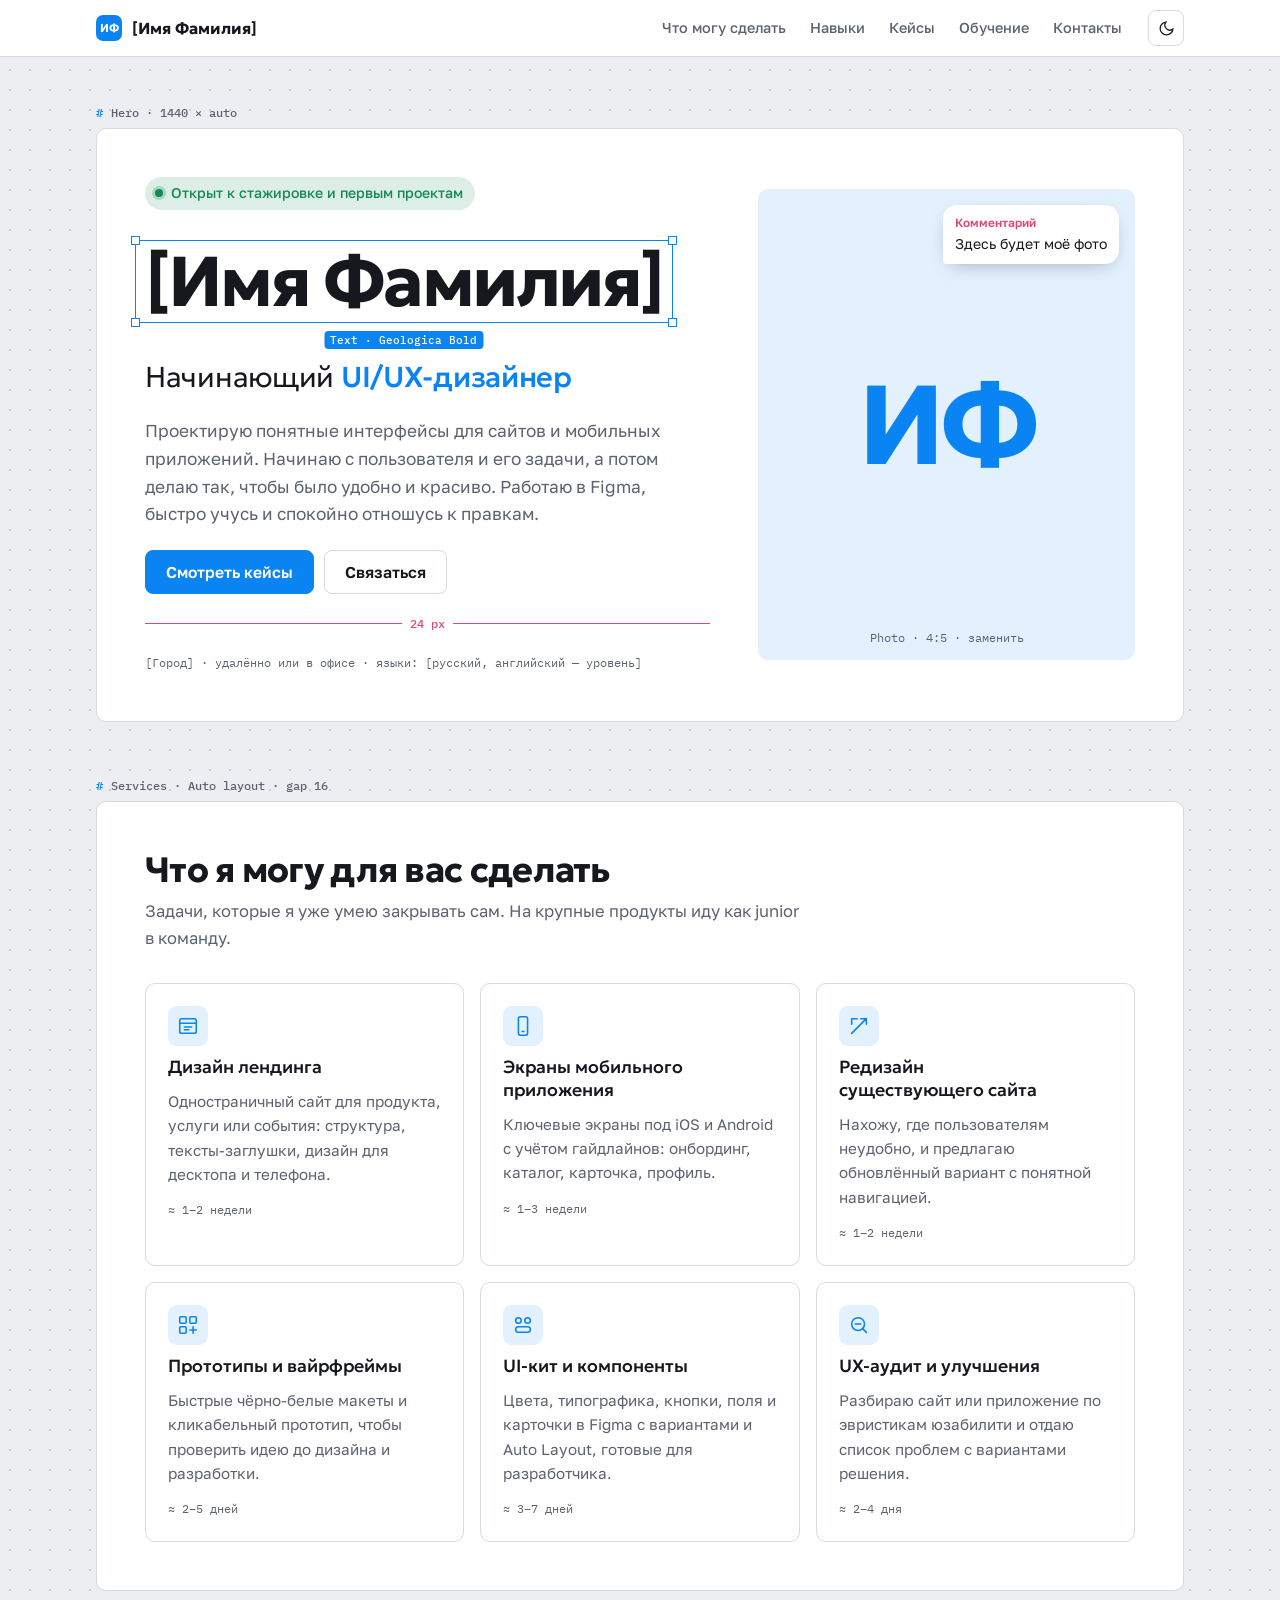
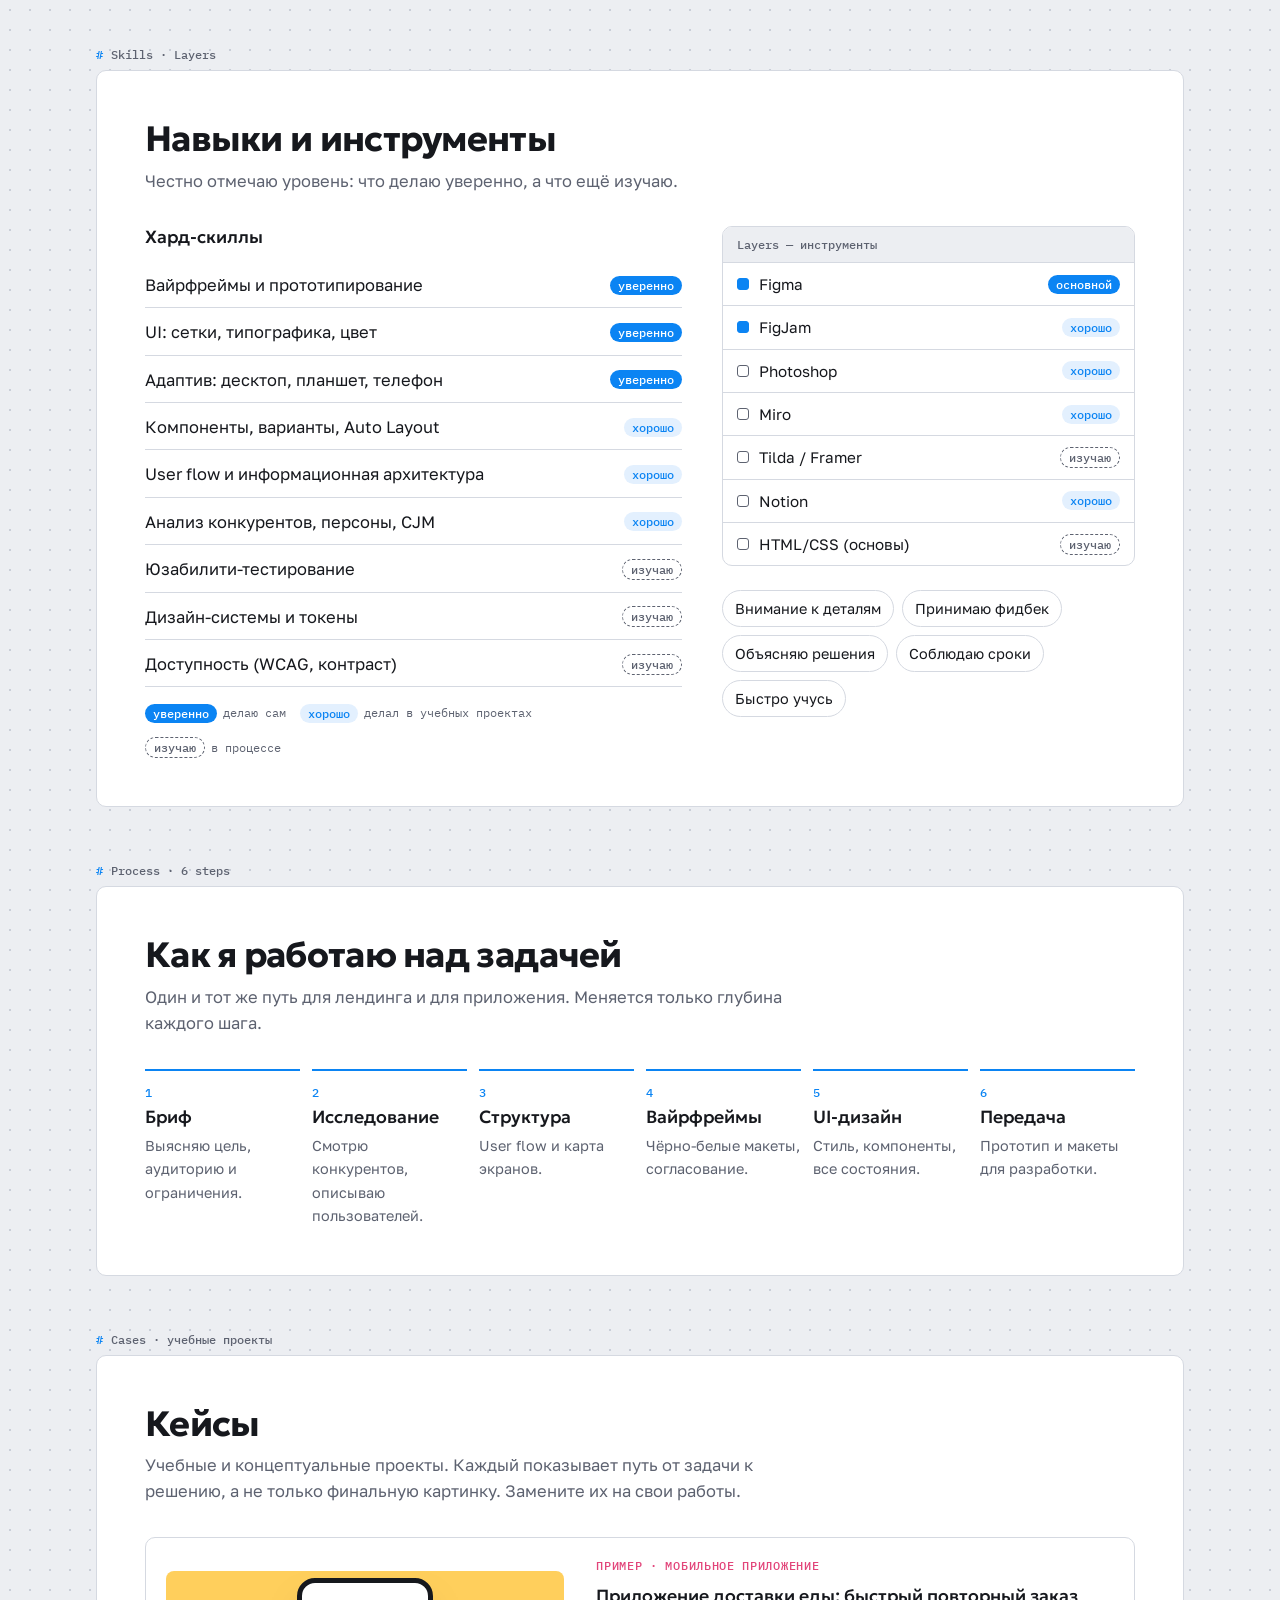
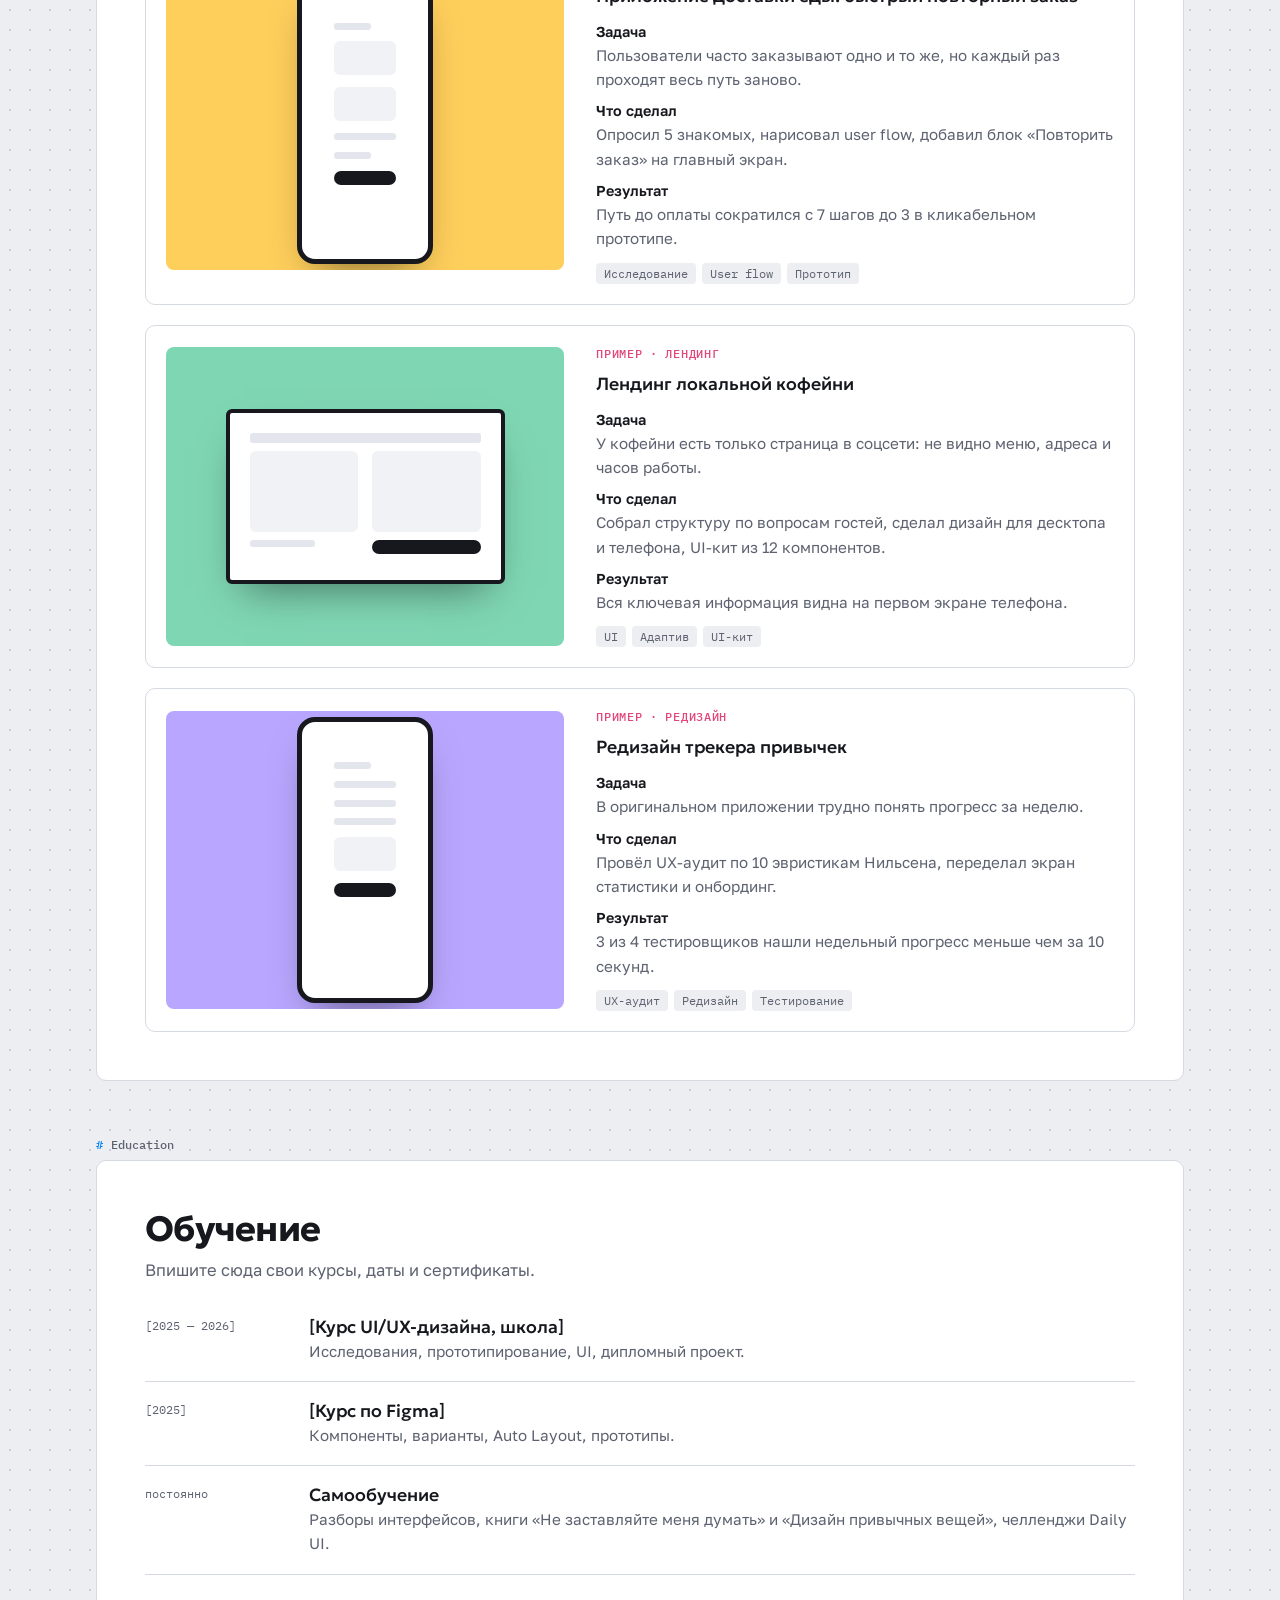
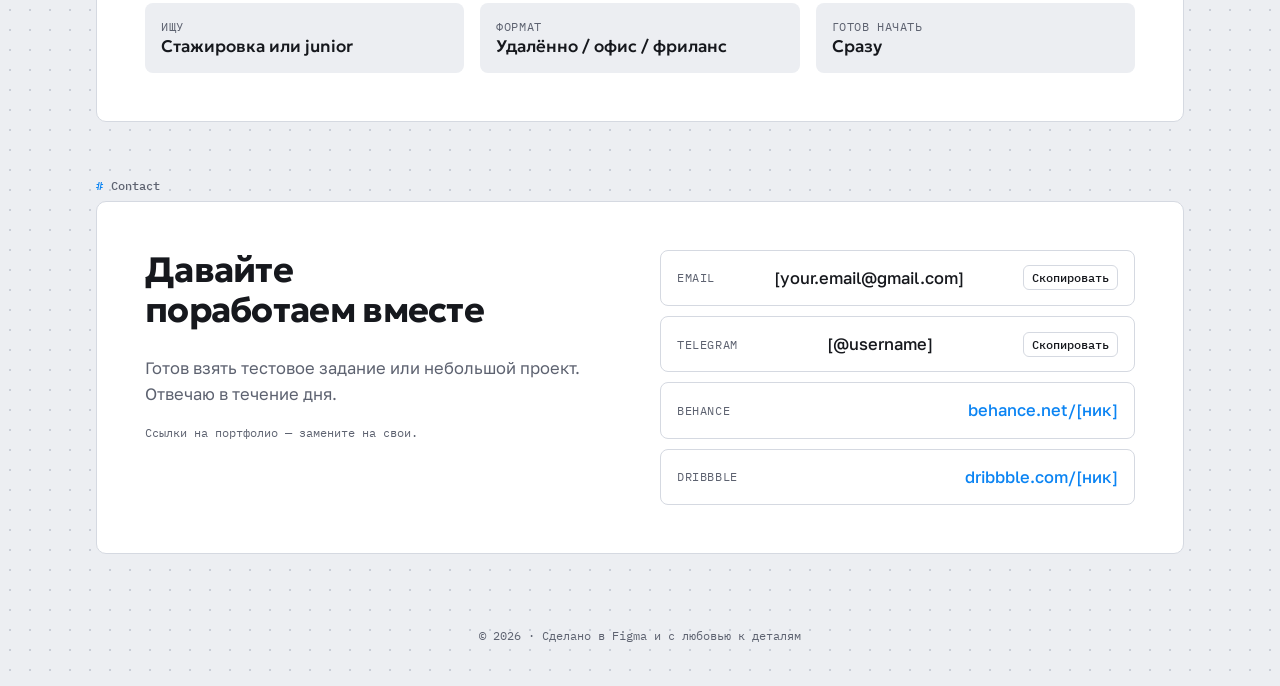
==== resume/index.html @ 24abc10f "Add resume site for a junior UI/UX designer Figma-canvas styled single page in resume/: services a j" ====
<!doctype html>
<html lang="ru">
<head>
<meta charset="utf-8">
<meta name="viewport" content="width=device-width, initial-scale=1, viewport-fit=cover">
<title>Резюме UI/UX-дизайнера</title>
<meta name="claude:viewport-fit-sides" content="cover">
<meta name="description" content="Начинающий UI/UX-дизайнер: навыки, учебные кейсы и контакты.">
<link rel="preconnect" href="https://fonts.googleapis.com">
<link rel="preconnect" href="https://fonts.gstatic.com" crossorigin>
<link href="https://fonts.googleapis.com/css2?family=Geologica:wght@300;500;700&family=Golos+Text:wght@400;500;600&family=IBM+Plex+Mono:wght@400;500&display=swap" rel="stylesheet">
<style>
/* Layout: the page is a design canvas — each section is a labelled frame on a dot grid, with selection handles and redlines as real UI-design vocabulary */
:root {
  --canvas: #eceef2;
  --frame: #ffffff;
  --ink: #16181d;
  --muted: #5d6270;
  --line: #d5d9e1;
  --select: #0b84f3;
  --select-soft: #e3f0fe;
  --pin: #e2457a;
  --ok: #138a52;
  --dot: #c9ced8;

  --f-display: "Geologica", "Segoe UI", system-ui, sans-serif;
  --f-body: "Golos Text", "Segoe UI", system-ui, sans-serif;
  --f-mono: "IBM Plex Mono", ui-monospace, Menlo, monospace;
  --r: 10px;
}
@media (prefers-color-scheme: dark) {
  :root:not([data-theme="light"]) {
    --canvas: #121317; --frame: #1c1e24; --ink: #eceef3; --muted: #9ba1b0; --line: #2e313a;
    --select: #4aa8ff; --select-soft: #16304a; --pin: #ff6f9c; --ok: #4fd18f; --dot: #2a2d35;
    color-scheme: dark;
  }
}
:root[data-theme="dark"] {
  --canvas: #121317; --frame: #1c1e24; --ink: #eceef3; --muted: #9ba1b0; --line: #2e313a;
  --select: #4aa8ff; --select-soft: #16304a; --pin: #ff6f9c; --ok: #4fd18f; --dot: #2a2d35;
  color-scheme: dark;
}

*, *::before, *::after { box-sizing: border-box; }
* { margin: 0; padding: 0; }
html { scroll-behavior: smooth; scroll-padding-top: 72px; }
body {
  font: 16.5px/1.6 var(--f-body);
  color: var(--ink);
  background-color: var(--canvas);
  background-image: radial-gradient(var(--dot) 1px, transparent 1.2px);
  background-size: 20px 20px;
  -webkit-font-smoothing: antialiased;
}
body::before {
  content: ""; position: fixed; inset: 0 0 auto; height: env(safe-area-inset-top, 0px);
  z-index: 30; background: var(--frame);
}
a { color: inherit; }
:focus-visible { outline: 2px solid var(--select); outline-offset: 3px; }

.wrap {
  max-width: 1120px; margin-inline: auto;
  padding-left: max(16px, env(safe-area-inset-left, 0px));
  padding-right: max(16px, env(safe-area-inset-right, 0px));
}

/* Toolbar header */
.bar {
  position: sticky; top: env(safe-area-inset-top, 0px); z-index: 20;
  background: var(--frame); border-bottom: 1px solid var(--line);
}
.bar__in { display: flex; align-items: center; gap: 16px; height: 56px; }
.bar__name { font: 700 1rem var(--f-display); text-decoration: none; display: flex; align-items: center; gap: 10px; }
.bar__name i { width: 26px; height: 26px; border-radius: 7px; background: var(--select); display: grid; place-items: center; color: #fff; font-style: normal; font-size: .72rem; }
.bar nav { display: flex; gap: 4px; margin-left: auto; overflow-x: auto; scrollbar-width: none; }
.bar nav::-webkit-scrollbar { display: none; }
.bar nav a {
  font-size: .9rem; font-weight: 500; color: var(--muted); text-decoration: none;
  padding: 6px 10px; border-radius: 6px; white-space: nowrap;
}
.bar nav a:hover { background: var(--canvas); color: var(--ink); }
.theme {
  flex: none; width: 36px; height: 36px; border-radius: 8px;
  border: 1px solid var(--line); background: transparent; color: var(--ink); cursor: pointer;
  display: grid; place-items: center;
}
.theme svg { width: 17px; height: 17px; fill: none; stroke: currentColor; stroke-width: 1.8; stroke-linecap: round; }

/* Frames */
main { display: grid; gap: 56px; padding-block: 48px 72px; }
.frame { position: relative; }
.frame__label {
  font: 500 .74rem var(--f-mono); color: var(--muted);
  display: flex; gap: 8px; align-items: center; margin-bottom: 8px;
}
.frame__label b { font-weight: 500; color: var(--select); }
.frame__body {
  background: var(--frame); border: 1px solid var(--line); border-radius: var(--r);
  padding: clamp(24px, 4vw, 48px);
  transition: border-color .15s, box-shadow .15s;
}
.frame:hover .frame__body { border-color: var(--select); box-shadow: 0 0 0 1px var(--select); }

h1, h2, h3 { font-family: var(--f-display); text-wrap: balance; }
h2 { font-size: clamp(1.6rem, 3vw, 2.2rem); font-weight: 700; letter-spacing: -0.02em; line-height: 1.15; margin-bottom: 8px; }
h3 { font-size: 1.1rem; font-weight: 500; line-height: 1.3; }
.sub { color: var(--muted); max-width: 40em; margin-bottom: 32px; }
.mono { font-family: var(--f-mono); font-size: .78rem; color: var(--muted); }

/* Hero */
.hero { display: grid; grid-template-columns: minmax(0, 1.5fr) minmax(0, 1fr); gap: 48px; align-items: center; }
.hero__text { display: grid; gap: 22px; min-width: 0; }
.status {
  justify-self: start; display: inline-flex; align-items: center; gap: 8px;
  font-size: .88rem; font-weight: 500; padding: 5px 12px 5px 10px;
  border-radius: 999px; background: color-mix(in srgb, var(--ok) 14%, transparent); color: var(--ok);
}
.status::before { content: ""; width: 8px; height: 8px; border-radius: 50%; background: currentColor; box-shadow: 0 0 0 3px color-mix(in srgb, var(--ok) 25%, transparent); }

.selected { position: relative; justify-self: start; padding: 6px 10px; margin: 8px 0 14px -10px; }
.selected::before { content: ""; position: absolute; inset: 0; border: 1.5px solid var(--select); pointer-events: none; }
.selected .h {
  position: absolute; width: 9px; height: 9px; background: var(--frame); border: 1.5px solid var(--select);
}
.selected .h:nth-of-type(1) { top: -4px; left: -4px; }
.selected .h:nth-of-type(2) { top: -4px; right: -4px; }
.selected .h:nth-of-type(3) { bottom: -4px; left: -4px; }
.selected .h:nth-of-type(4) { bottom: -4px; right: -4px; }
.selected .size {
  position: absolute; left: 50%; bottom: -26px; transform: translateX(-50%);
  font: 500 .7rem var(--f-mono); color: #fff; background: var(--select);
  padding: 2px 6px; border-radius: 4px; white-space: nowrap;
}
h1 { font-size: clamp(2.4rem, 6vw, 4.4rem); font-weight: 700; letter-spacing: -0.035em; line-height: 1.02; }
.role { font: 300 clamp(1.3rem, 2.4vw, 1.8rem) var(--f-display); letter-spacing: -0.01em; }
.role strong { font-weight: 500; color: var(--select); }
.lead { color: var(--muted); font-size: 1.08rem; max-width: 34em; }
.actions { display: flex; flex-wrap: wrap; gap: 10px; }
.btn {
  display: inline-flex; align-items: center; gap: 8px; text-decoration: none;
  font: 600 .98rem var(--f-body); padding: 12px 20px; border-radius: 8px;
  background: var(--select); color: #fff; border: 1px solid var(--select); cursor: pointer;
  transition: filter .15s, transform .15s;
}
.btn:hover { filter: brightness(1.08); transform: translateY(-1px); }
.btn--ghost { background: transparent; color: var(--ink); border-color: var(--line); }
.btn--ghost:hover { border-color: var(--ink); filter: none; }

.avatar {
  position: relative; aspect-ratio: 4 / 5; max-width: 100%; border-radius: var(--r);
  background: var(--select-soft); display: grid; place-items: center; overflow: hidden;
}
.avatar__initials { font: 700 clamp(4rem, 10vw, 7rem) var(--f-display); color: var(--select); letter-spacing: -0.04em; }
.avatar__note { position: absolute; left: 12px; right: 12px; bottom: 12px; text-align: center; }
.pin {
  position: absolute; top: 16px; right: 16px; max-width: 70%;
  background: var(--frame); border-radius: 14px 14px 14px 4px; padding: 10px 12px;
  box-shadow: 0 6px 20px -8px rgb(0 0 0 / .35); font-size: .88rem; line-height: 1.4;
  display: grid; gap: 2px;
}
.pin b { font-size: .74rem; color: var(--pin); font-weight: 600; }

.redline { display: flex; align-items: center; gap: 8px; color: var(--pin); font: 500 .72rem var(--f-mono); }
.redline::before, .redline::after { content: ""; height: 1px; flex: 1; background: currentColor; }

/* Services */
.services { display: grid; grid-template-columns: repeat(3, minmax(0, 1fr)); gap: 16px; }
.svc { border: 1px solid var(--line); border-radius: var(--r); padding: 22px; display: grid; gap: 10px; align-content: start; background: var(--frame); }
.svc__icon { width: 40px; height: 40px; border-radius: 9px; background: var(--select-soft); color: var(--select); display: grid; place-items: center; }
.svc__icon svg { width: 22px; height: 22px; fill: none; stroke: currentColor; stroke-width: 1.7; stroke-linecap: round; stroke-linejoin: round; }
.svc p { color: var(--muted); font-size: .95rem; }
.svc .mono { margin-top: 4px; }

/* Skills */
.skills { display: grid; grid-template-columns: minmax(0, 1.3fr) minmax(0, 1fr); gap: 40px; }
.skillgroup h3 { margin-bottom: 14px; }
.levels { list-style: none; display: grid; gap: 2px; }
.levels li { display: flex; justify-content: space-between; align-items: center; gap: 12px; padding: 9px 0; border-bottom: 1px solid var(--line); }
.lvl { font: 500 .72rem var(--f-mono); padding: 2px 8px; border-radius: 999px; white-space: nowrap; }
.lvl--3 { background: var(--select); color: #fff; }
.lvl--2 { background: var(--select-soft); color: var(--select); }
.lvl--1 { border: 1px dashed var(--muted); color: var(--muted); }
.legend { display: flex; flex-wrap: wrap; gap: 14px; margin-top: 16px; }
.legend span { display: flex; align-items: center; gap: 6px; }

.layers { border: 1px solid var(--line); border-radius: var(--r); overflow: hidden; }
.layers__head { font: 500 .74rem var(--f-mono); color: var(--muted); padding: 10px 14px; border-bottom: 1px solid var(--line); background: var(--canvas); }
.layers ul { list-style: none; }
.layers li { display: flex; align-items: center; gap: 10px; padding: 9px 14px; font-size: .95rem; }
.layers li + li { border-top: 1px solid var(--line); }
.layers li:hover { background: var(--select-soft); }
.layers li::before { content: ""; width: 12px; height: 12px; border: 1.5px solid var(--muted); border-radius: 3px; flex: none; }
.layers li.main::before { background: var(--select); border-color: var(--select); }
.layers li span { margin-left: auto; }

.soft { display: flex; flex-wrap: wrap; gap: 8px; margin-top: 24px; list-style: none; }
.soft li { padding: 6px 12px; border-radius: 999px; border: 1px solid var(--line); font-size: .9rem; }

/* Process */
.process { list-style: none; counter-reset: s; display: grid; grid-template-columns: repeat(6, minmax(0, 1fr)); gap: 12px; }
.process li { counter-increment: s; display: grid; gap: 6px; align-content: start; padding-top: 14px; border-top: 2px solid var(--select); }
.process li::before { content: counter(s); font: 500 .74rem var(--f-mono); color: var(--select); }
.process p { font-size: .9rem; color: var(--muted); }

/* Cases */
.cases { display: grid; gap: 20px; }
.case { display: grid; grid-template-columns: minmax(0, 1fr) minmax(0, 1.3fr); gap: 32px; align-items: center; padding: 20px; border: 1px solid var(--line); border-radius: var(--r); }
.case__shot { aspect-ratio: 4 / 3; max-width: 100%; border-radius: 8px; display: grid; place-items: center; overflow: hidden; }
.case:nth-child(1) .case__shot { background: #ffcf5c; }
.case:nth-child(2) .case__shot { background: #7fd6b3; }
.case:nth-child(3) .case__shot { background: #b9a7ff; }
.phone {
  width: 34%; aspect-ratio: 9 / 19; background: #fff; border: 5px solid #16181d; border-radius: 18px;
  padding: 10% 8%; display: grid; gap: 6%; align-content: start; box-shadow: 0 20px 40px -18px rgb(0 0 0 / .5);
}
.phone i { display: block; height: 7px; border-radius: 3px; background: #e3e6ec; }
.phone i.w { width: 60%; }
.phone i.c { height: 34px; border-radius: 6px; background: #f1f2f5; }
.phone i.b { height: 14px; border-radius: 7px; background: #16181d; }
.phone--web { width: 70%; aspect-ratio: 16 / 10; border-radius: 6px; border-width: 4px; padding: 5%; grid-template-columns: 1fr 1fr; }
.phone--web i:first-child { grid-column: 1 / -1; height: 10px; }
.phone--web i.c { height: auto; aspect-ratio: 4 / 3; }
.case__text { display: grid; gap: 12px; min-width: 0; }
.case__tag { font: 500 .72rem var(--f-mono); color: var(--pin); text-transform: uppercase; letter-spacing: .06em; }
.case dl { display: grid; gap: 8px; }
.case dt { font-weight: 600; font-size: .9rem; }
.case dd { color: var(--muted); font-size: .95rem; }
.tags { list-style: none; display: flex; flex-wrap: wrap; gap: 6px; }
.tags li { font: .72rem var(--f-mono); padding: 3px 8px; border-radius: 4px; background: var(--canvas); color: var(--muted); }

/* Education */
.edu { list-style: none; display: grid; gap: 0; }
.edu li { display: grid; grid-template-columns: 140px minmax(0, 1fr); gap: 24px; padding: 18px 0; border-bottom: 1px solid var(--line); }
.edu li:first-child { padding-top: 0; }
.edu p { color: var(--muted); font-size: .95rem; }
.facts { display: grid; grid-template-columns: repeat(3, minmax(0, 1fr)); gap: 16px; margin-top: 28px; }
.facts div { padding: 16px; border-radius: 8px; background: var(--canvas); }
.facts dt { font: .72rem var(--f-mono); color: var(--muted); text-transform: uppercase; letter-spacing: .05em; }
.facts dd { font: 500 1.05rem var(--f-display); margin-top: 2px; }

/* Contacts */
.contact { display: grid; grid-template-columns: minmax(0, 1fr) minmax(0, 1fr); gap: 40px; align-items: start; }
.links { list-style: none; display: grid; gap: 10px; }
.links li { display: flex; align-items: center; justify-content: space-between; gap: 12px; padding: 14px 16px; border: 1px solid var(--line); border-radius: 8px; flex-wrap: wrap; }
.links .k { font: .74rem var(--f-mono); color: var(--muted); text-transform: uppercase; letter-spacing: .05em; }
.links .v { font-weight: 500; user-select: all; word-break: break-all; }
.links a.v { text-decoration: none; color: var(--select); }
.copy { font: 500 .74rem var(--f-mono); padding: 4px 8px; border-radius: 6px; border: 1px solid var(--line); background: transparent; color: var(--ink); cursor: pointer; }
.copy:hover { border-color: var(--ink); }
.contact__cta { display: grid; gap: 16px; }
.contact__cta p { color: var(--muted); }

footer { padding-block: 0 40px; text-align: center; }

@media (prefers-reduced-motion: reduce) { html { scroll-behavior: auto; } * { transition: none !important; } }

@media (max-width: 900px) {
  .hero, .skills, .contact { grid-template-columns: 1fr; }
  .avatar { max-width: 360px; aspect-ratio: 1 / 1; }
  .services { grid-template-columns: 1fr 1fr; }
  .process { grid-template-columns: repeat(3, minmax(0, 1fr)); row-gap: 24px; }
  .case { grid-template-columns: 1fr; gap: 20px; }
}
@media (max-width: 600px) {
  main { gap: 40px; padding-block: 28px 56px; }
  .bar nav { display: none; }
  .bar__in { justify-content: space-between; }
  .services { grid-template-columns: 1fr; }
  .process { grid-template-columns: 1fr 1fr; }
  .edu li { grid-template-columns: 1fr; gap: 4px; }
  .facts { grid-template-columns: 1fr; }
  .case { padding: 14px; }
}
</style>
</head>
<body>

<!--
  ЗАПОЛНИТЕ СВОИ ДАННЫЕ: имя, инициалы, город, контакты, обучение и ссылки.
  Все места для замены помечены квадратными скобками [ ... ] или словом "пример".
-->

<header class="bar">
  <div class="wrap bar__in">
    <a href="#top" class="bar__name"><i>ИФ</i>[Имя Фамилия]</a>
    <nav aria-label="Разделы">
      <a href="#services">Что могу сделать</a>
      <a href="#skills">Навыки</a>
      <a href="#cases">Кейсы</a>
      <a href="#edu">Обучение</a>
      <a href="#contact">Контакты</a>
    </nav>
    <button class="theme" id="theme" type="button" aria-label="Сменить тему">
      <svg viewBox="0 0 24 24" aria-hidden="true"><path d="M21 12.8A9 9 0 1 1 11.2 3a7 7 0 0 0 9.8 9.8Z"/></svg>
    </button>
  </div>
</header>

<main id="top" class="wrap">

  <section class="frame" aria-labelledby="hero-title">
    <div class="frame__label"><b>#</b> Hero · 1440 × auto</div>
    <div class="frame__body hero">
      <div class="hero__text">
        <span class="status">Открыт к стажировке и первым проектам</span>
        <div class="selected">
          <h1 id="hero-title">[Имя Фамилия]</h1>
          <span class="h"></span><span class="h"></span><span class="h"></span><span class="h"></span>
          <span class="size">Text · Geologica Bold</span>
        </div>
        <p class="role">Начинающий <strong>UI/UX-дизайнер</strong></p>
        <p class="lead">Проектирую понятные интерфейсы для сайтов и мобильных приложений. Начинаю с пользователя и его задачи, а потом делаю так, чтобы было удобно и красиво. Работаю в Figma, быстро учусь и спокойно отношусь к правкам.</p>
        <div class="actions">
          <a class="btn" href="#cases">Смотреть кейсы</a>
          <a class="btn btn--ghost" href="#contact">Связаться</a>
        </div>
        <div class="redline" aria-hidden="true">24 px</div>
        <p class="mono">[Город] · удалённо или в офисе · языки: [русский, английский — уровень]</p>
      </div>
      <div class="avatar" aria-label="Место для фотографии">
        <span class="avatar__initials">ИФ</span>
        <div class="pin"><b>Комментарий</b>Здесь будет моё фото</div>
        <p class="avatar__note mono">Photo · 4:5 · заменить</p>
      </div>
    </div>
  </section>

  <section class="frame" id="services" aria-labelledby="services-title">
    <div class="frame__label"><b>#</b> Services · Auto layout · gap 16</div>
    <div class="frame__body">
      <h2 id="services-title">Что я могу для вас сделать</h2>
      <p class="sub">Задачи, которые я уже умею закрывать сам. На крупные продукты иду как junior в команду.</p>
      <div class="services">
        <article class="svc">
          <div class="svc__icon"><svg viewBox="0 0 24 24"><rect x="3" y="4" width="18" height="16" rx="2"/><path d="M3 9h18M8 13h8M8 16h5"/></svg></div>
          <h3>Дизайн лендинга</h3>
          <p>Одностраничный сайт для продукта, услуги или события: структура, тексты-заглушки, дизайн для десктопа и телефона.</p>
          <span class="mono">≈ 1–2 недели</span>
        </article>
        <article class="svc">
          <div class="svc__icon"><svg viewBox="0 0 24 24"><rect x="7" y="2" width="10" height="20" rx="2"/><path d="M11 18h2"/></svg></div>
          <h3>Экраны мобильного приложения</h3>
          <p>Ключевые экраны под iOS и Android с учётом гайдлайнов: онбординг, каталог, карточка, профиль.</p>
          <span class="mono">≈ 1–3 недели</span>
        </article>
        <article class="svc">
          <div class="svc__icon"><svg viewBox="0 0 24 24"><path d="M4 20 20 4M14 4h6v6"/><path d="M4 10V4h6"/></svg></div>
          <h3>Редизайн существующего сайта</h3>
          <p>Нахожу, где пользователям неудобно, и предлагаю обновлённый вариант с понятной навигацией.</p>
          <span class="mono">≈ 1–2 недели</span>
        </article>
        <article class="svc">
          <div class="svc__icon"><svg viewBox="0 0 24 24"><rect x="3" y="3" width="7" height="7" rx="1"/><rect x="14" y="3" width="7" height="7" rx="1"/><rect x="3" y="14" width="7" height="7" rx="1"/><path d="M14 17.5h7M17.5 14v7"/></svg></div>
          <h3>Прототипы и вайрфреймы</h3>
          <p>Быстрые чёрно-белые макеты и кликабельный прототип, чтобы проверить идею до дизайна и разработки.</p>
          <span class="mono">≈ 2–5 дней</span>
        </article>
        <article class="svc">
          <div class="svc__icon"><svg viewBox="0 0 24 24"><circle cx="7" cy="7" r="3"/><circle cx="17" cy="7" r="3"/><rect x="4" y="14" width="16" height="6" rx="3"/></svg></div>
          <h3>UI-кит и компоненты</h3>
          <p>Цвета, типографика, кнопки, поля и карточки в Figma с вариантами и Auto Layout, готовые для разработчика.</p>
          <span class="mono">≈ 3–7 дней</span>
        </article>
        <article class="svc">
          <div class="svc__icon"><svg viewBox="0 0 24 24"><circle cx="11" cy="11" r="7"/><path d="m20 20-4-4M8 11h6"/></svg></div>
          <h3>UX-аудит и улучшения</h3>
          <p>Разбираю сайт или приложение по эвристикам юзабилити и отдаю список проблем с вариантами решения.</p>
          <span class="mono">≈ 2–4 дня</span>
        </article>
      </div>
    </div>
  </section>

  <section class="frame" id="skills" aria-labelledby="skills-title">
    <div class="frame__label"><b>#</b> Skills · Layers</div>
    <div class="frame__body">
      <h2 id="skills-title">Навыки и инструменты</h2>
      <p class="sub">Честно отмечаю уровень: что делаю уверенно, а что ещё изучаю.</p>
      <div class="skills">
        <div class="skillgroup">
          <h3>Хард-скиллы</h3>
          <ul class="levels">
            <li>Вайрфреймы и прототипирование <span class="lvl lvl--3">уверенно</span></li>
            <li>UI: сетки, типографика, цвет <span class="lvl lvl--3">уверенно</span></li>
            <li>Адаптив: десктоп, планшет, телефон <span class="lvl lvl--3">уверенно</span></li>
            <li>Компоненты, варианты, Auto Layout <span class="lvl lvl--2">хорошо</span></li>
            <li>User flow и информационная архитектура <span class="lvl lvl--2">хорошо</span></li>
            <li>Анализ конкурентов, персоны, CJM <span class="lvl lvl--2">хорошо</span></li>
            <li>Юзабилити-тестирование <span class="lvl lvl--1">изучаю</span></li>
            <li>Дизайн-системы и токены <span class="lvl lvl--1">изучаю</span></li>
            <li>Доступность (WCAG, контраст) <span class="lvl lvl--1">изучаю</span></li>
          </ul>
          <div class="legend mono">
            <span><i class="lvl lvl--3">уверенно</i> делаю сам</span>
            <span><i class="lvl lvl--2">хорошо</i> делал в учебных проектах</span>
            <span><i class="lvl lvl--1">изучаю</i> в процессе</span>
          </div>
        </div>
        <div>
          <div class="layers">
            <div class="layers__head">Layers — инструменты</div>
            <ul>
              <li class="main">Figma <span class="lvl lvl--3">основной</span></li>
              <li class="main">FigJam <span class="lvl lvl--2">хорошо</span></li>
              <li>Photoshop <span class="lvl lvl--2">хорошо</span></li>
              <li>Miro <span class="lvl lvl--2">хорошо</span></li>
              <li>Tilda / Framer <span class="lvl lvl--1">изучаю</span></li>
              <li>Notion <span class="lvl lvl--2">хорошо</span></li>
              <li>HTML/CSS (основы) <span class="lvl lvl--1">изучаю</span></li>
            </ul>
          </div>
          <ul class="soft" aria-label="Личные качества">
            <li>Внимание к деталям</li>
            <li>Принимаю фидбек</li>
            <li>Объясняю решения</li>
            <li>Соблюдаю сроки</li>
            <li>Быстро учусь</li>
          </ul>
        </div>
      </div>
    </div>
  </section>

  <section class="frame" aria-labelledby="process-title">
    <div class="frame__label"><b>#</b> Process · 6 steps</div>
    <div class="frame__body">
      <h2 id="process-title">Как я работаю над задачей</h2>
      <p class="sub">Один и тот же путь для лендинга и для приложения. Меняется только глубина каждого шага.</p>
      <ol class="process">
        <li><h3>Бриф</h3><p>Выясняю цель, аудиторию и ограничения.</p></li>
        <li><h3>Исследование</h3><p>Смотрю конкурентов, описываю пользователей.</p></li>
        <li><h3>Структура</h3><p>User flow и карта экранов.</p></li>
        <li><h3>Вайрфреймы</h3><p>Чёрно-белые макеты, согласование.</p></li>
        <li><h3>UI-дизайн</h3><p>Стиль, компоненты, все состояния.</p></li>
        <li><h3>Передача</h3><p>Прототип и макеты для разработки.</p></li>
      </ol>
    </div>
  </section>

  <section class="frame" id="cases" aria-labelledby="cases-title">
    <div class="frame__label"><b>#</b> Cases · учебные проекты</div>
    <div class="frame__body">
      <h2 id="cases-title">Кейсы</h2>
      <p class="sub">Учебные и концептуальные проекты. Каждый показывает путь от задачи к решению, а не только финальную картинку. Замените их на свои работы.</p>
      <div class="cases">
        <article class="case">
          <div class="case__shot" aria-hidden="true">
            <div class="phone"><i class="w"></i><i class="c"></i><i class="c"></i><i></i><i class="w"></i><i class="b"></i></div>
          </div>
          <div class="case__text">
            <span class="case__tag">Пример · мобильное приложение</span>
            <h3>Приложение доставки еды: быстрый повторный заказ</h3>
            <dl>
              <div><dt>Задача</dt><dd>Пользователи часто заказывают одно и то же, но каждый раз проходят весь путь заново.</dd></div>
              <div><dt>Что сделал</dt><dd>Опросил 5 знакомых, нарисовал user flow, добавил блок «Повторить заказ» на главный экран.</dd></div>
              <div><dt>Результат</dt><dd>Путь до оплаты сократился с 7 шагов до 3 в кликабельном прототипе.</dd></div>
            </dl>
            <ul class="tags"><li>Исследование</li><li>User flow</li><li>Прототип</li></ul>
          </div>
        </article>
        <article class="case">
          <div class="case__shot" aria-hidden="true">
            <div class="phone phone--web"><i></i><i class="c"></i><i class="c"></i><i class="w"></i><i class="b"></i></div>
          </div>
          <div class="case__text">
            <span class="case__tag">Пример · лендинг</span>
            <h3>Лендинг локальной кофейни</h3>
            <dl>
              <div><dt>Задача</dt><dd>У кофейни есть только страница в соцсети: не видно меню, адреса и часов работы.</dd></div>
              <div><dt>Что сделал</dt><dd>Собрал структуру по вопросам гостей, сделал дизайн для десктопа и телефона, UI-кит из 12 компонентов.</dd></div>
              <div><dt>Результат</dt><dd>Вся ключевая информация видна на первом экране телефона.</dd></div>
            </dl>
            <ul class="tags"><li>UI</li><li>Адаптив</li><li>UI-кит</li></ul>
          </div>
        </article>
        <article class="case">
          <div class="case__shot" aria-hidden="true">
            <div class="phone"><i class="w"></i><i></i><i></i><i></i><i class="c"></i><i class="b"></i></div>
          </div>
          <div class="case__text">
            <span class="case__tag">Пример · редизайн</span>
            <h3>Редизайн трекера привычек</h3>
            <dl>
              <div><dt>Задача</dt><dd>В оригинальном приложении трудно понять прогресс за неделю.</dd></div>
              <div><dt>Что сделал</dt><dd>Провёл UX-аудит по 10 эвристикам Нильсена, переделал экран статистики и онбординг.</dd></div>
              <div><dt>Результат</dt><dd>3 из 4 тестировщиков нашли недельный прогресс меньше чем за 10 секунд.</dd></div>
            </dl>
            <ul class="tags"><li>UX-аудит</li><li>Редизайн</li><li>Тестирование</li></ul>
          </div>
        </article>
      </div>
    </div>
  </section>

  <section class="frame" id="edu" aria-labelledby="edu-title">
    <div class="frame__label"><b>#</b> Education</div>
    <div class="frame__body">
      <h2 id="edu-title">Обучение</h2>
      <p class="sub">Впишите сюда свои курсы, даты и сертификаты.</p>
      <ul class="edu">
        <li><span class="mono">[2025 — 2026]</span><div><h3>[Курс UI/UX-дизайна, школа]</h3><p>Исследования, прототипирование, UI, дипломный проект.</p></div></li>
        <li><span class="mono">[2025]</span><div><h3>[Курс по Figma]</h3><p>Компоненты, варианты, Auto Layout, прототипы.</p></div></li>
        <li><span class="mono">постоянно</span><div><h3>Самообучение</h3><p>Разборы интерфейсов, книги «Не заставляйте меня думать» и «Дизайн привычных вещей», челленджи Daily UI.</p></div></li>
      </ul>
      <dl class="facts">
        <div><dt>Ищу</dt><dd>Стажировка или junior</dd></div>
        <div><dt>Формат</dt><dd>Удалённо / офис / фриланс</dd></div>
        <div><dt>Готов начать</dt><dd>Сразу</dd></div>
      </dl>
    </div>
  </section>

  <section class="frame" id="contact" aria-labelledby="contact-title">
    <div class="frame__label"><b>#</b> Contact</div>
    <div class="frame__body contact">
      <div class="contact__cta">
        <h2 id="contact-title">Давайте поработаем вместе</h2>
        <p>Готов взять тестовое задание или небольшой проект. Отвечаю в течение дня.</p>
        <p class="mono">Ссылки на портфолио — замените на свои.</p>
      </div>
      <ul class="links">
        <li><span class="k">Email</span><span class="v" id="c-email">[your.email@gmail.com]</span><button class="copy" type="button" data-copy="c-email">Скопировать</button></li>
        <li><span class="k">Telegram</span><span class="v" id="c-tg">[@username]</span><button class="copy" type="button" data-copy="c-tg">Скопировать</button></li>
        <li><span class="k">Behance</span><a class="v" href="https://www.behance.net/" target="_blank" rel="noopener">behance.net/[ник]</a></li>
        <li><span class="k">Dribbble</span><a class="v" href="https://dribbble.com/" target="_blank" rel="noopener">dribbble.com/[ник]</a></li>
      </ul>
    </div>
  </section>

</main>

<footer class="wrap mono">© <span id="year">2026</span> · Сделано в Figma и с любовью к деталям</footer>

<script>
(() => {
  const root = document.documentElement;
  try {
    const t = localStorage.getItem('resume-theme');
    if (t === 'light' || t === 'dark') root.dataset.theme = t;
  } catch (e) {}

  document.getElementById('theme').addEventListener('click', () => {
    const cur = root.dataset.theme || (matchMedia('(prefers-color-scheme: dark)').matches ? 'dark' : 'light');
    const next = cur === 'dark' ? 'light' : 'dark';
    root.dataset.theme = next;
    try { localStorage.setItem('resume-theme', next); } catch (e) {}
  });

  document.querySelectorAll('[data-copy]').forEach(btn => {
    btn.addEventListener('click', () => {
      const el = document.getElementById(btn.dataset.copy);
      const done = () => { btn.textContent = 'Скопировано'; setTimeout(() => { btn.textContent = 'Скопировать'; }, 1600); };
      const select = () => {
        const r = document.createRange(); r.selectNodeContents(el);
        const s = getSelection(); s.removeAllRanges(); s.addRange(r);
        btn.textContent = 'Выделено';
      };
      try { navigator.clipboard.writeText(el.textContent).then(done, select); } catch (e) { select(); }
    });
  });

  document.getElementById('year').textContent = new Date().getFullYear();
})();
</script>
</body>
</html>
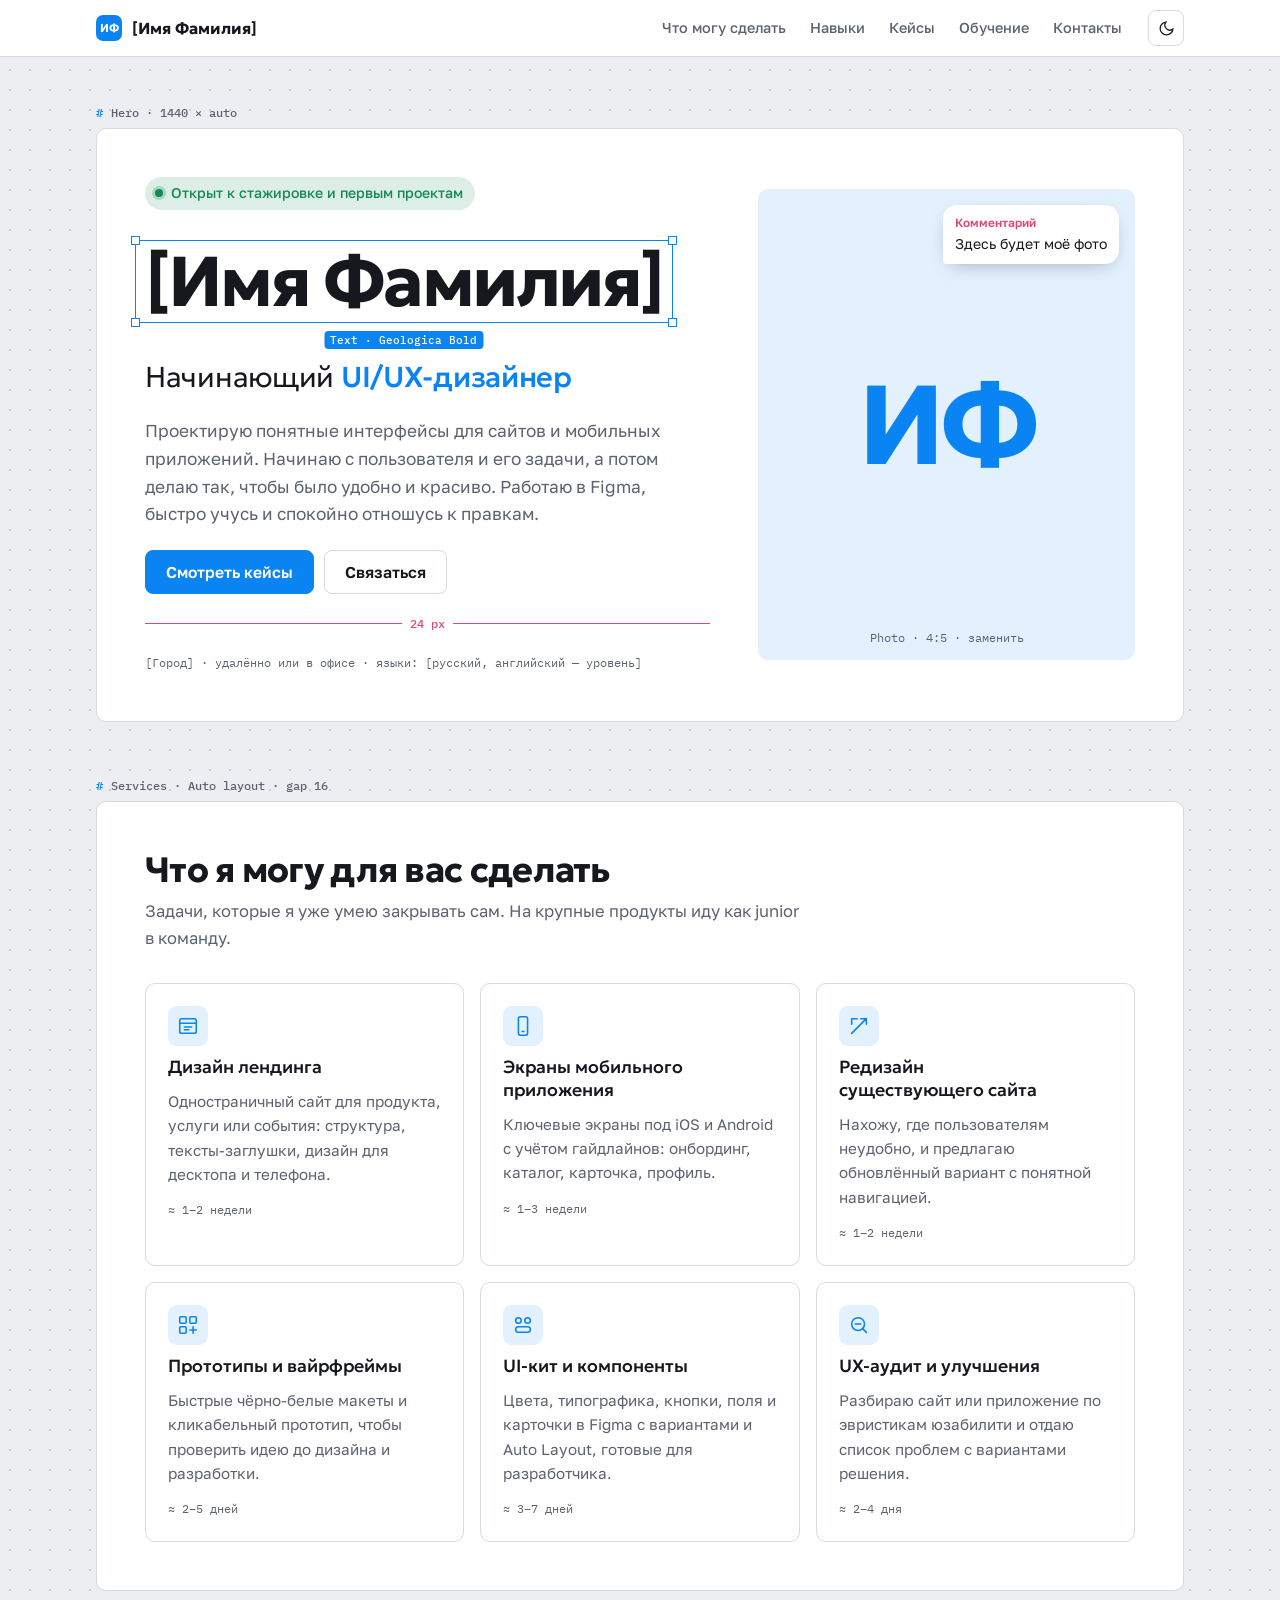
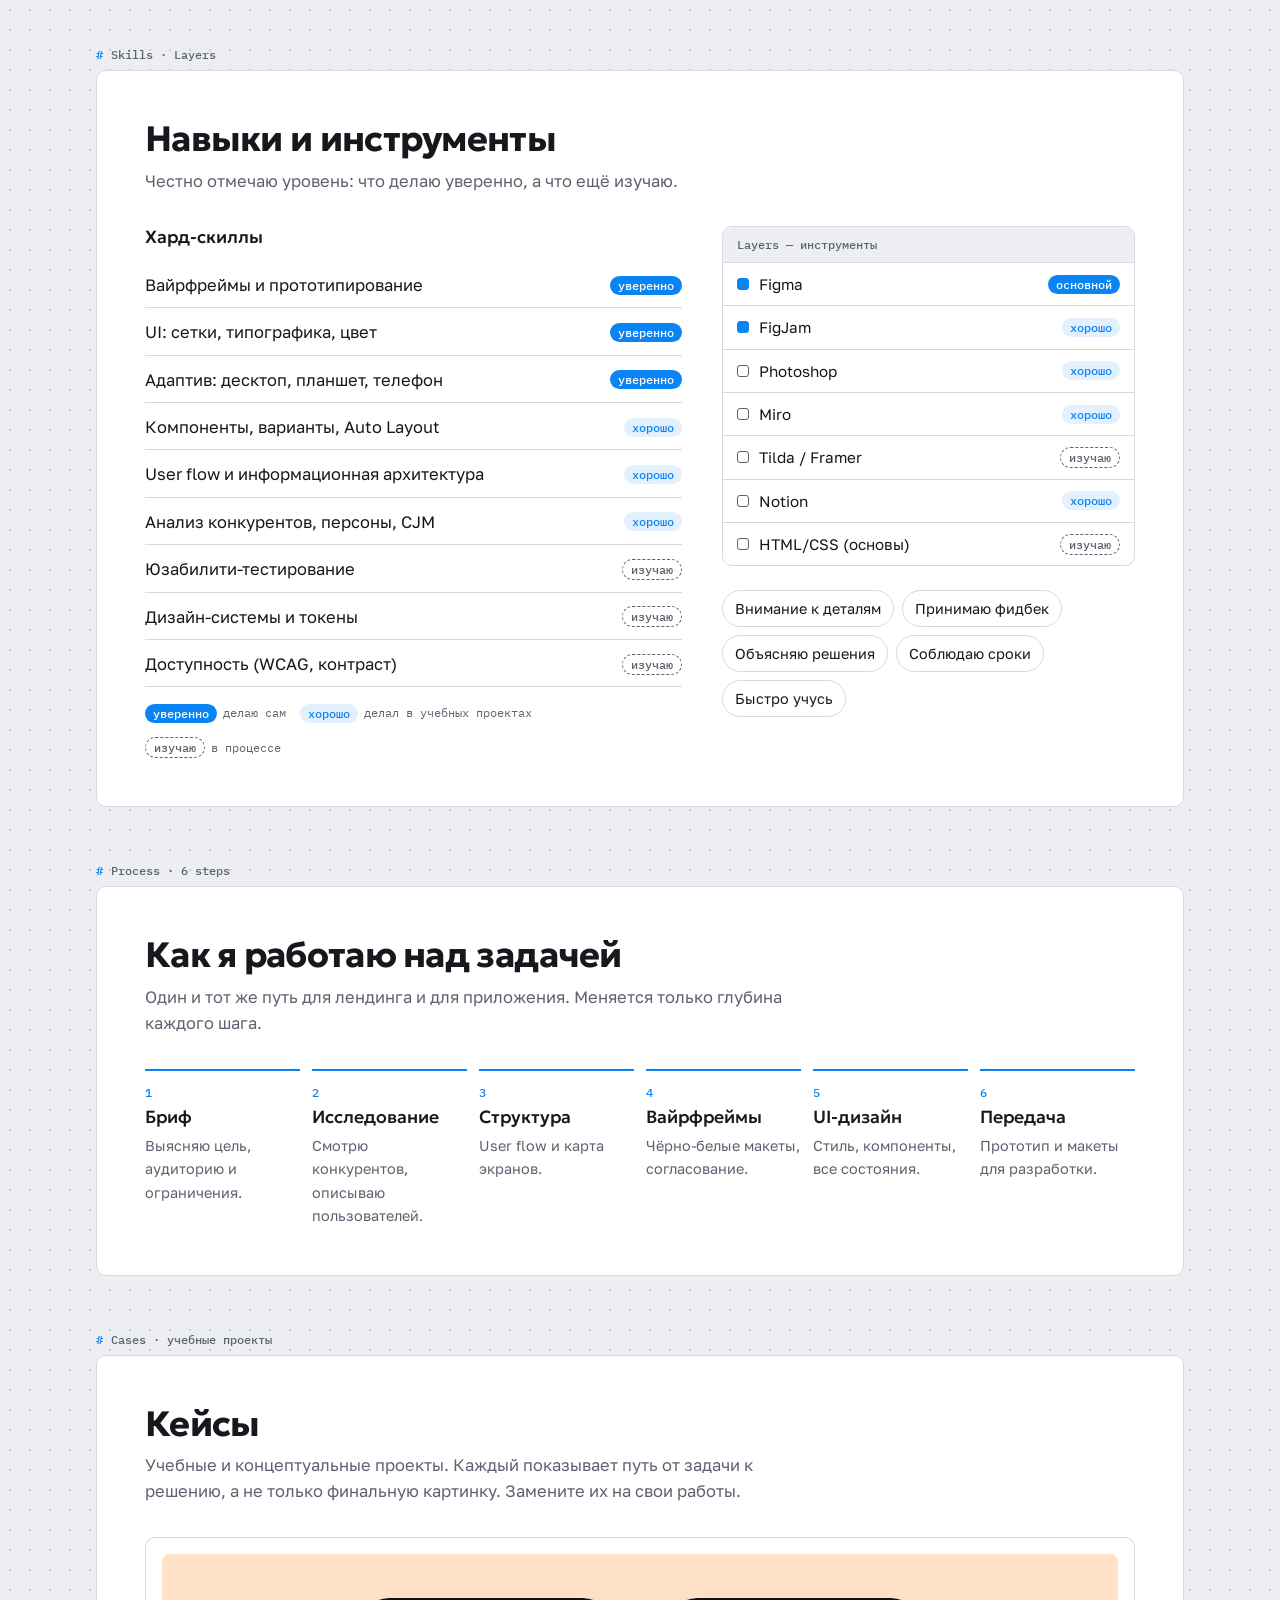
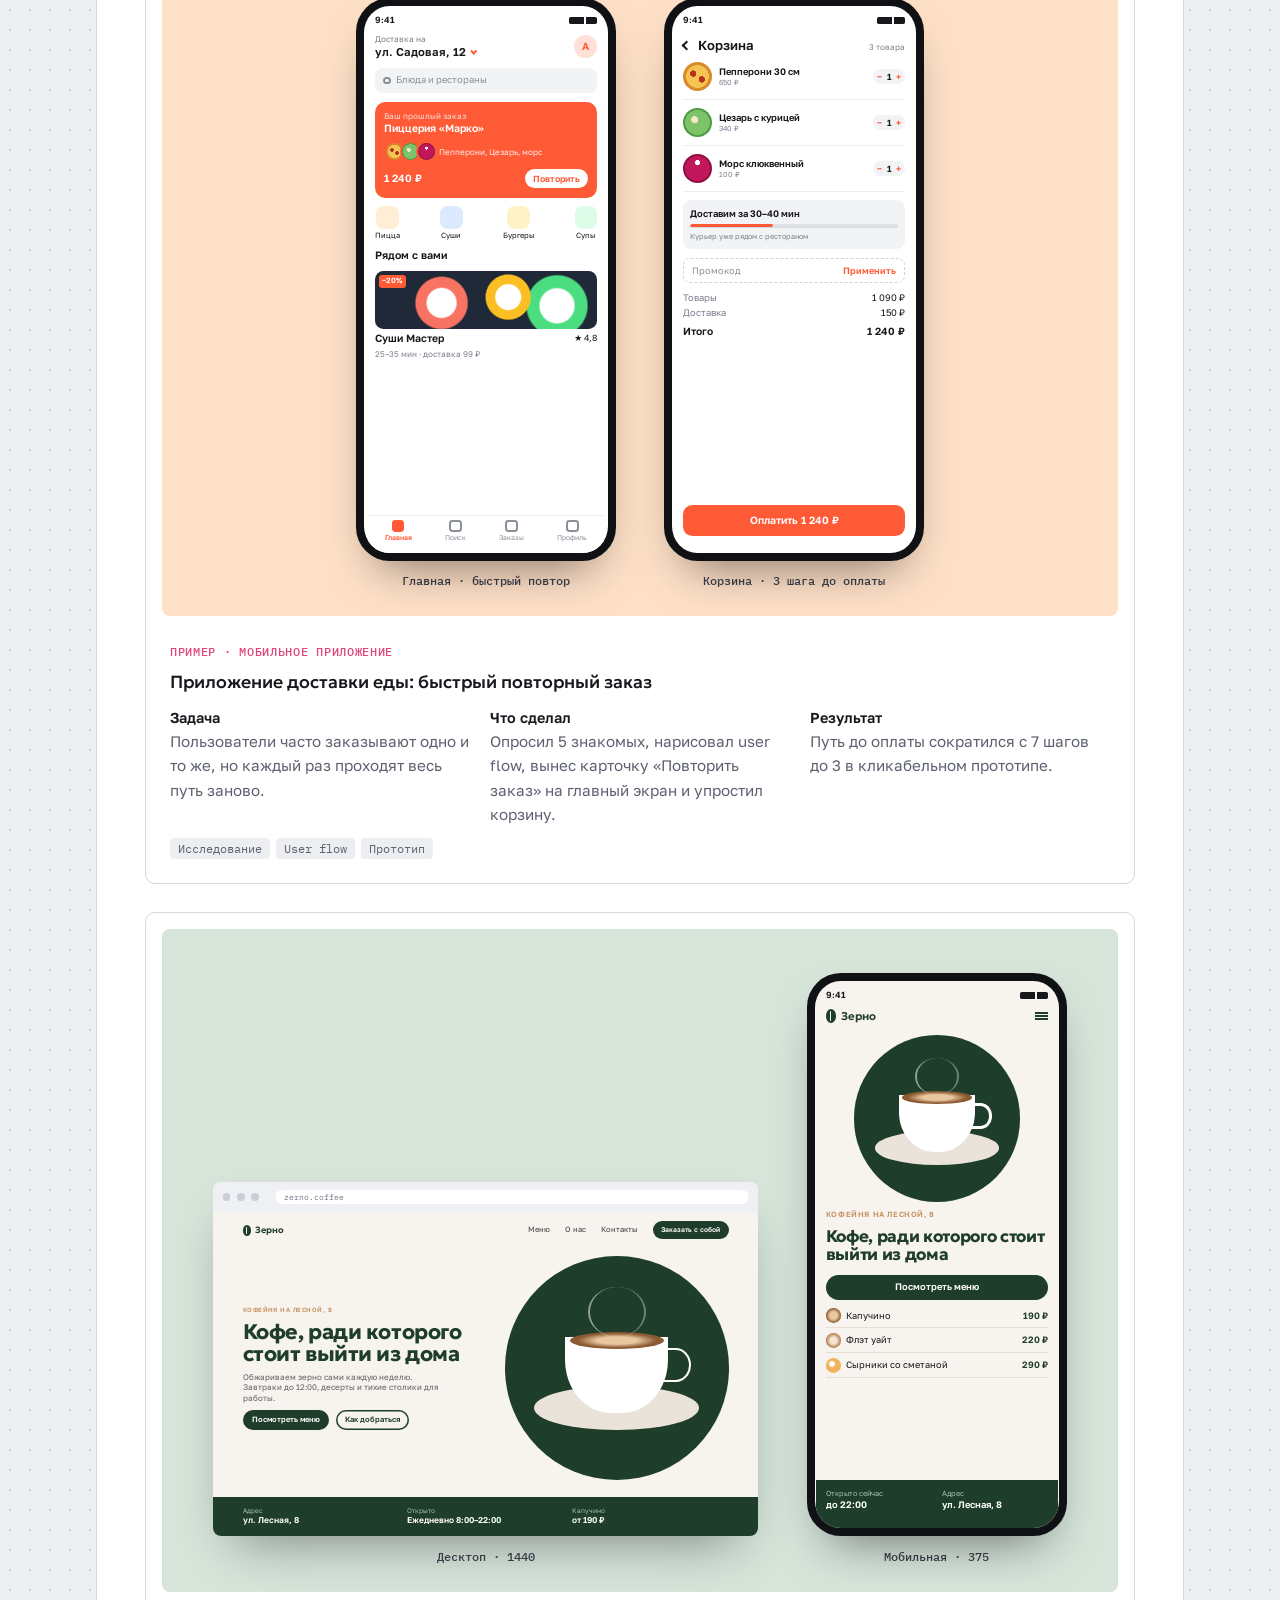
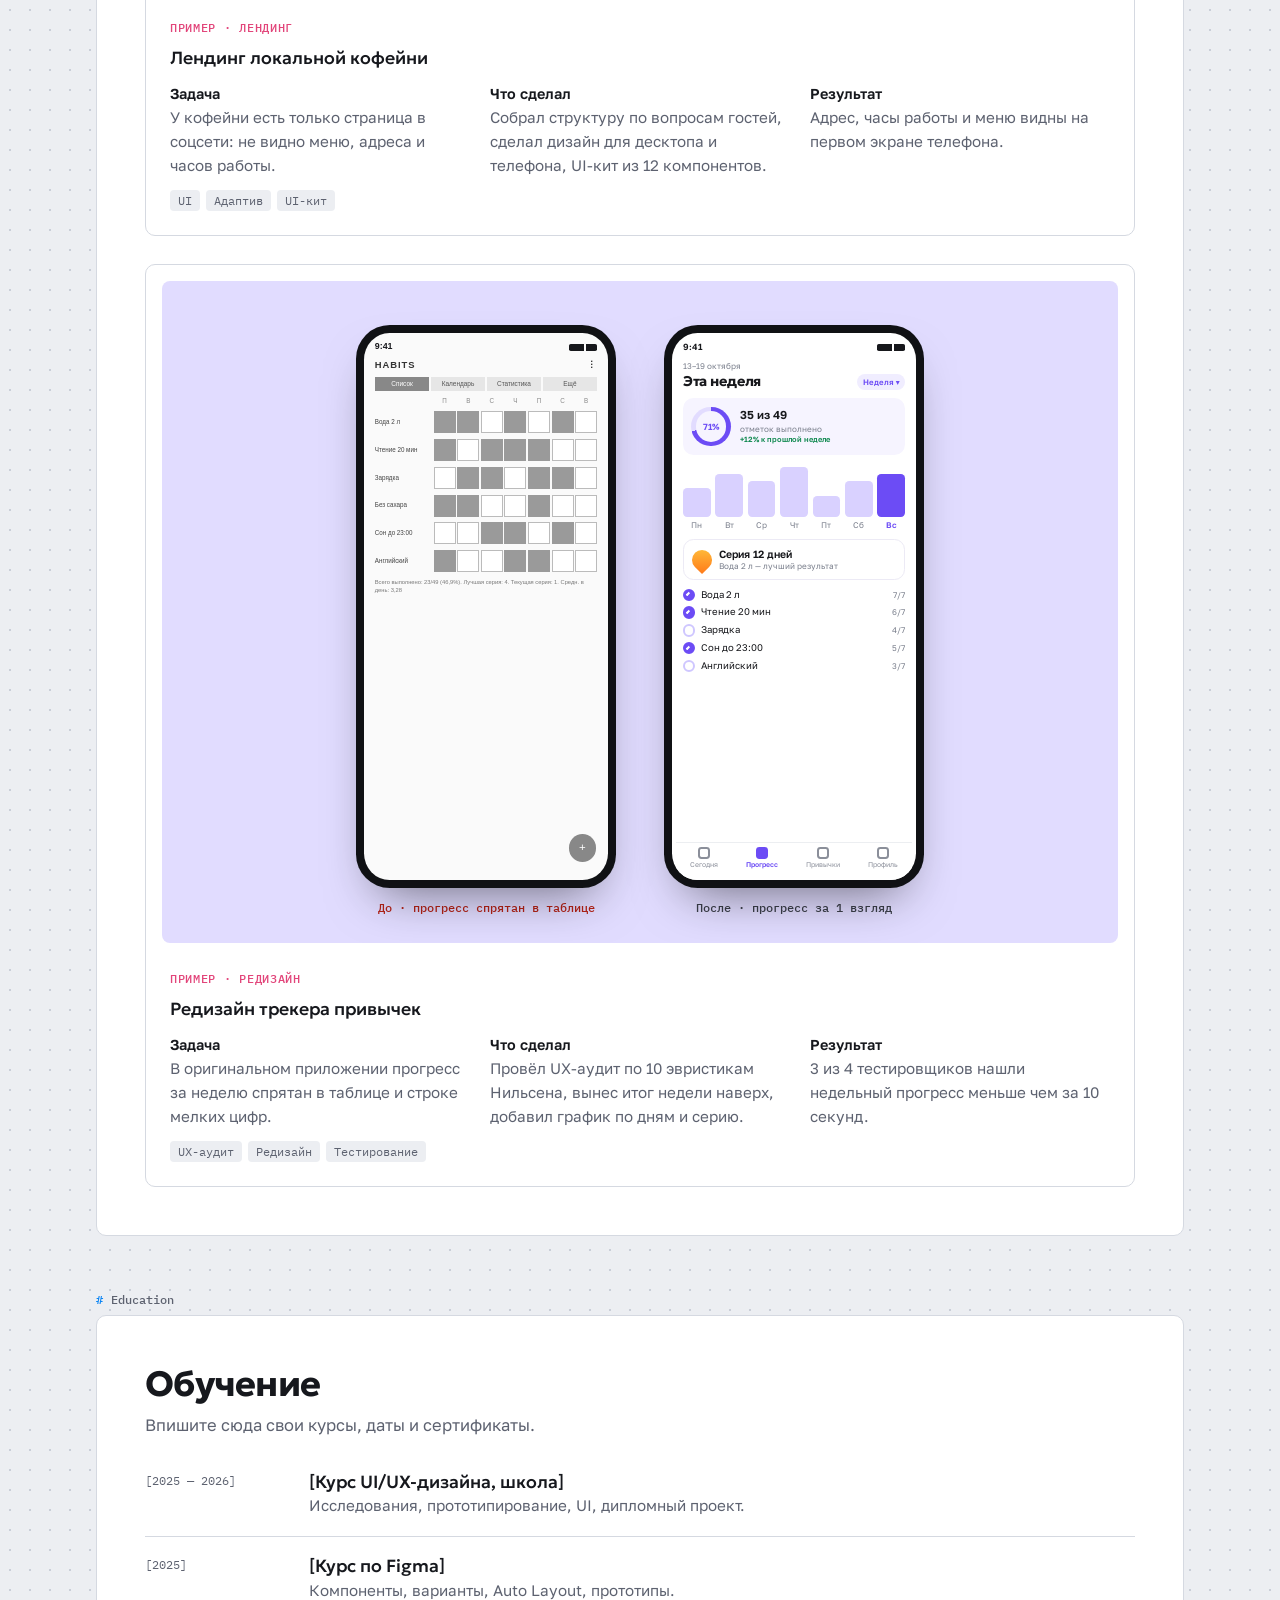
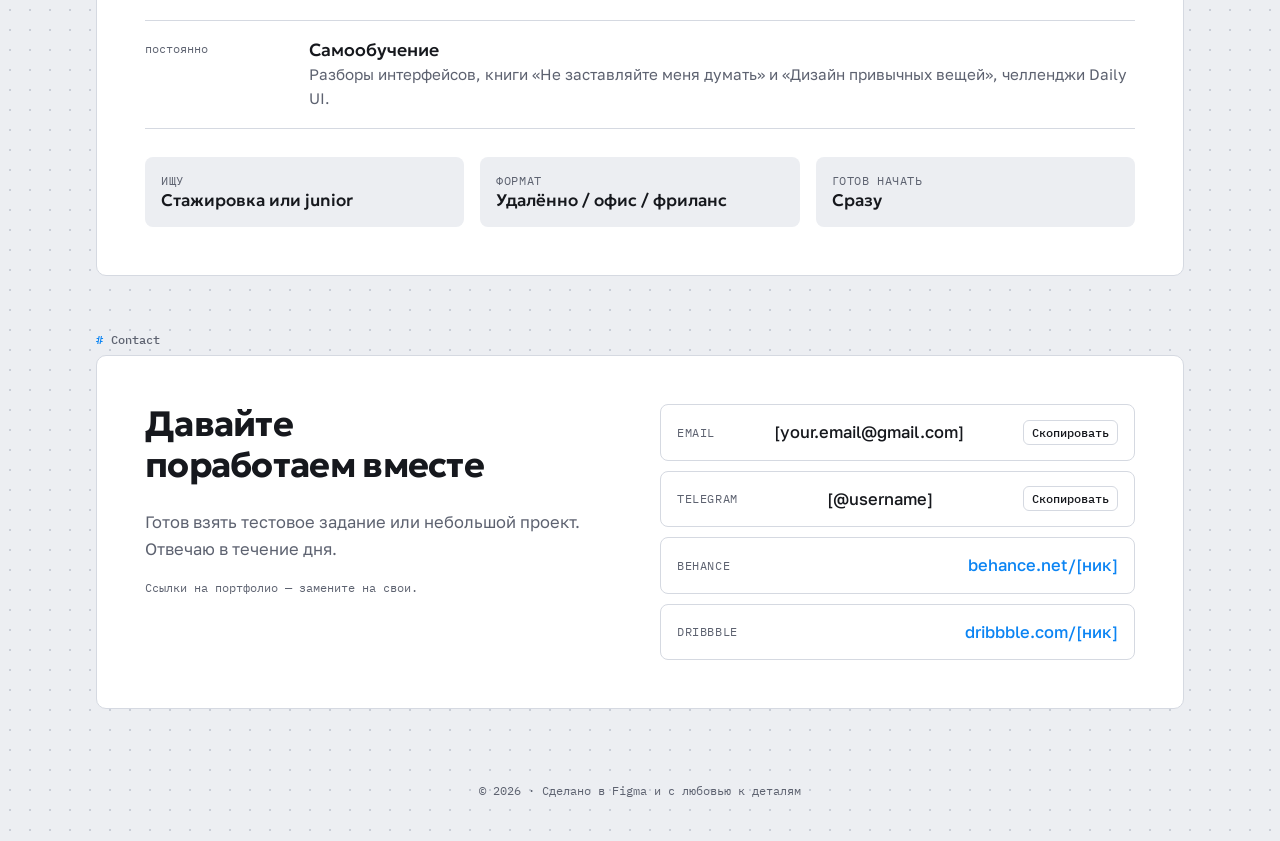
==== commit 5690def5: "Replace resume case placeholders with real screen mockups Food delivery home and cart screens, coffe" ====
--- a/resume/index.html
+++ b/resume/index.html
@@ -204,30 +204,179 @@
 .process p { font-size: .9rem; color: var(--muted); }
 
 /* Cases */
-.cases { display: grid; gap: 20px; }
-.case { display: grid; grid-template-columns: minmax(0, 1fr) minmax(0, 1.3fr); gap: 32px; align-items: center; padding: 20px; border: 1px solid var(--line); border-radius: var(--r); }
-.case__shot { aspect-ratio: 4 / 3; max-width: 100%; border-radius: 8px; display: grid; place-items: center; overflow: hidden; }
-.case:nth-child(1) .case__shot { background: #ffcf5c; }
-.case:nth-child(2) .case__shot { background: #7fd6b3; }
-.case:nth-child(3) .case__shot { background: #b9a7ff; }
-.phone {
-  width: 34%; aspect-ratio: 9 / 19; background: #fff; border: 5px solid #16181d; border-radius: 18px;
-  padding: 10% 8%; display: grid; gap: 6%; align-content: start; box-shadow: 0 20px 40px -18px rgb(0 0 0 / .5);
-}
-.phone i { display: block; height: 7px; border-radius: 3px; background: #e3e6ec; }
-.phone i.w { width: 60%; }
-.phone i.c { height: 34px; border-radius: 6px; background: #f1f2f5; }
-.phone i.b { height: 14px; border-radius: 7px; background: #16181d; }
-.phone--web { width: 70%; aspect-ratio: 16 / 10; border-radius: 6px; border-width: 4px; padding: 5%; grid-template-columns: 1fr 1fr; }
-.phone--web i:first-child { grid-column: 1 / -1; height: 10px; }
-.phone--web i.c { height: auto; aspect-ratio: 4 / 3; }
-.case__text { display: grid; gap: 12px; min-width: 0; }
+.cases { display: grid; gap: 28px; }
+.case { display: grid; gap: 24px; padding: 16px; border: 1px solid var(--line); border-radius: var(--r); }
+.case__shot {
+  border-radius: 8px; padding: clamp(20px, 4vw, 44px) clamp(12px, 3vw, 40px) clamp(14px, 2.5vw, 28px);
+  display: flex; justify-content: center; align-items: flex-end; gap: clamp(12px, 4vw, 48px); overflow: hidden;
+}
+.shot--food { background: #ffe1c8; }
+.shot--coffee { background: #d6e4da; }
+.shot--habit { background: #e1dcff; }
+.shot { display: grid; gap: 12px; justify-items: center; width: clamp(140px, 30%, 260px); min-width: 0; }
+.shot--wide { width: min(62%, 640px); }
+.shot figcaption { font: 500 .72rem var(--f-mono); color: #3b3f4a; text-align: center; }
+.shot figcaption.cap-old { color: #b42318; }
+.case__text { display: grid; gap: 12px; min-width: 0; padding: 4px 8px 8px; }
+.case__text dl { display: grid; grid-template-columns: repeat(3, minmax(0, 1fr)); gap: 20px; }
 .case__tag { font: 500 .72rem var(--f-mono); color: var(--pin); text-transform: uppercase; letter-spacing: .06em; }
-.case dl { display: grid; gap: 8px; }
-.case dt { font-weight: 600; font-size: .9rem; }
-.case dd { color: var(--muted); font-size: .95rem; }
+.case__text dt { font-weight: 600; font-size: .9rem; }
+.case__text dd { color: var(--muted); font-size: .95rem; }
 .tags { list-style: none; display: flex; flex-wrap: wrap; gap: 6px; }
 .tags li { font: .72rem var(--f-mono); padding: 3px 8px; border-radius: 4px; background: var(--canvas); color: var(--muted); }
+
+/* Device frames: screens are designs, so they keep their own fixed palette in both themes */
+.dev {
+  width: 100%; aspect-ratio: 9 / 19.5; background: #101114; border-radius: 13% / 6%;
+  padding: 3.2%; box-shadow: 0 24px 50px -22px rgb(0 0 0 / .55); container-type: inline-size;
+}
+.browser {
+  width: 100%; aspect-ratio: 16 / 10.4; background: #fff; border-radius: 8px; overflow: hidden;
+  box-shadow: 0 24px 50px -22px rgb(0 0 0 / .45); display: flex; flex-direction: column; container-type: inline-size;
+}
+.browser__bar { display: flex; align-items: center; gap: 1.2cqw; padding: 1.4cqw 1.8cqw; background: #eef0f3; }
+.browser__bar i { width: 1.4cqw; height: 1.4cqw; border-radius: 50%; background: #c9cdd5; }
+.browser__bar span { margin-left: 2cqw; flex: 1; font: 1.5cqw var(--f-mono); color: #6b7080; background: #fff; border-radius: 1cqw; padding: .4cqw 1.5cqw; }
+.scr {
+  height: 100%; overflow: hidden; position: relative; background: #fff; color: #17181c;
+  border-radius: 10.5% / 4.9%; font-size: 4.3cqw; line-height: 1.3; font-family: var(--f-body);
+  display: flex; flex-direction: column; gap: .8em; padding: 0 1em;
+}
+.scr small { font-size: .78em; color: #7a7f8c; display: block; }
+.scr b, .scr strong { font-weight: 600; }
+.sb { display: flex; justify-content: space-between; align-items: center; padding-top: .9em; font-size: .85em; }
+.sb__i { width: 3.2em; height: .8em; border-radius: .2em; background: linear-gradient(90deg, #17181c 55%, transparent 55% 62%, #17181c 62%); }
+
+/* Food app */
+.food { --o: #ff5a36; }
+.f-head { display: flex; justify-content: space-between; align-items: center; }
+.f-head strong { font-size: 1.08em; display: flex; align-items: center; gap: .35em; }
+.caret { width: .45em; height: .45em; border-right: 2px solid var(--o); border-bottom: 2px solid var(--o); transform: rotate(45deg) translateY(-.15em); }
+.ava { width: 2.2em; height: 2.2em; border-radius: 50%; background: #ffe0d6; color: var(--o); display: grid; place-items: center; font-weight: 600; }
+.f-search { background: #f2f3f5; border-radius: .8em; padding: .7em .9em; color: #8b8f9a; font-size: .9em; display: flex; align-items: center; gap: .6em; }
+.ic-search { width: .8em; height: .8em; border: 2px solid #8b8f9a; border-radius: 50%; }
+.f-repeat { background: var(--o); color: #fff; border-radius: 1em; padding: .9em; display: grid; gap: .6em; }
+.f-repeat small { color: rgb(255 255 255 / .8); }
+.f-repeat__items { display: flex; align-items: center; }
+.f-repeat__items .dish { margin-right: -.5em; border: 2px solid var(--o); }
+.f-repeat__items em { font-style: normal; font-size: .78em; margin-left: 1em; opacity: .9; }
+.f-repeat__bottom { display: flex; justify-content: space-between; align-items: center; }
+.f-btn { background: #fff; color: var(--o); font-weight: 600; font-size: .85em; padding: .45em .9em; border-radius: 2em; }
+.dish { width: 2em; height: 2em; border-radius: 50%; flex: none; display: inline-block; }
+.d1 { background: radial-gradient(circle at 35% 40%, #b8321c 0 12%, transparent 13%), radial-gradient(circle at 65% 60%, #b8321c 0 12%, transparent 13%), radial-gradient(#f6c453 0 55%, #d98a2b 56%); }
+.d2 { background: radial-gradient(circle at 40% 40%, #f3e7c4 0 14%, transparent 15%), radial-gradient(#7cc36a 0 60%, #4f9a43 61%); }
+.d3 { background: radial-gradient(circle at 50% 30%, #fff 0 10%, transparent 11%), radial-gradient(#c2185b 0 60%, #8e1043 61%); }
+.f-cats { display: flex; justify-content: space-between; }
+.f-cats span { display: grid; justify-items: center; gap: .3em; font-size: .72em; }
+.f-cats i { width: 3em; height: 3em; border-radius: 1em; }
+.c1 { background: #ffedd5; } .c2 { background: #dbeafe; } .c3 { background: #fef3c7; } .c4 { background: #dcfce7; }
+.f-sec { font-weight: 600; font-size: 1.02em; }
+.f-rest { display: grid; gap: .3em; }
+.f-rest__img { height: 5.5em; border-radius: .8em; position: relative; background: radial-gradient(circle at 30% 55%, #fff 0 9%, #f97362 10% 16%, transparent 17%), radial-gradient(circle at 60% 45%, #fff 0 9%, #fbbf24 10% 16%, transparent 17%), radial-gradient(circle at 82% 60%, #fff 0 9%, #4ade80 10% 16%, transparent 17%), #1f2937; }
+.f-badge { position: absolute; top: .5em; left: .5em; background: var(--o); color: #fff; font-size: .72em; font-weight: 600; padding: .2em .5em; border-radius: .4em; }
+.f-rest__row { display: flex; justify-content: space-between; }
+.f-rest__row span { font-size: .85em; }
+.tabs { margin: auto -1em 0; display: flex; justify-content: space-around; padding: .6em 0 1.4em; border-top: 1px solid #eceef1; font-size: .66em; color: #8b8f9a; background: #fff; }
+.tabs span { display: grid; justify-items: center; gap: .3em; }
+.tabs i { width: 1.8em; height: 1.8em; border-radius: .5em; border: 2px solid currentColor; }
+.tabs .on { color: var(--o); font-weight: 600; }
+.tabs .on i { background: var(--o); }
+.f-title { display: flex; align-items: baseline; gap: .6em; font-weight: 600; font-size: 1.25em; margin-top: .2em; }
+.f-title small { margin-left: auto; font-weight: 400; font-size: .62em; }
+.back { width: .55em; height: .55em; border-left: 2px solid #17181c; border-bottom: 2px solid #17181c; transform: rotate(45deg); align-self: center; }
+.f-item { display: flex; align-items: center; gap: .7em; padding-bottom: .7em; border-bottom: 1px solid #eceef1; }
+.f-item .dish { width: 2.8em; height: 2.8em; }
+.f-item div { flex: 1; min-width: 0; font-size: .9em; }
+.step { display: flex; align-items: center; gap: .55em; background: #f2f3f5; border-radius: 2em; padding: .2em .5em; font-size: .85em; font-weight: 600; }
+.step i { font-style: normal; color: var(--o); }
+.f-eta { background: #f2f3f5; border-radius: .9em; padding: .8em; display: grid; gap: .45em; font-size: .9em; }
+.f-eta .bar { height: .4em; border-radius: 1em; background: #dfe1e6; overflow: hidden; }
+.f-eta .bar i { display: block; width: 40%; height: 100%; background: var(--o); border-radius: inherit; }
+.f-promo { border: 1.5px dashed #cfd2d9; border-radius: .8em; padding: .65em .9em; display: flex; justify-content: space-between; font-size: .88em; color: #8b8f9a; }
+.f-promo span { color: var(--o); font-weight: 600; }
+.f-sum { display: grid; gap: .3em; font-size: .9em; }
+.f-sum div { display: flex; justify-content: space-between; }
+.f-sum dt { color: #7a7f8c; }
+.f-sum .tot { font-weight: 600; font-size: 1.1em; padding-top: .3em; }
+.f-sum .tot dt { color: #17181c; }
+.f-pay { margin-top: auto; margin-bottom: 1.6em; background: var(--o); color: #fff; text-align: center; font-weight: 600; padding: .85em; border-radius: .9em; }
+
+/* Coffee landing */
+.cof { --g: #1f3d2b; --l: #c8925f; background: #f7f3ee; }
+.cof--desk { border-radius: 0; font-size: 1.55cqw; padding: 0 3.5em; gap: 1.6em; flex: 1; }
+.c-nav { display: flex; align-items: center; gap: 2em; padding-top: 1.3em; font-size: .9em; color: #3b3f3a; }
+.cof:not(.cof--desk) .c-nav { justify-content: space-between; padding-top: 0; }
+.c-logo { display: flex; align-items: center; gap: .45em; color: var(--g); font: 700 1.2em var(--f-display); margin-right: auto; }
+.c-logo span { width: .9em; height: 1.2em; border-radius: 50%; background: var(--g); position: relative; }
+.c-logo span::after { content: ""; position: absolute; inset: 15% 45%; background: #f7f3ee; border-radius: 1em; }
+.c-btn { background: var(--g); color: #fff; font-weight: 600; font-size: .9em; padding: .65em 1.2em; border-radius: 2em; display: inline-block; text-align: center; }
+.c-btn--line { background: transparent; color: var(--g); box-shadow: inset 0 0 0 1.5px var(--g); }
+.c-btn--full { display: block; margin-top: .4em; }
+.c-hero { display: grid; grid-template-columns: 1.1fr 1fr; gap: 2em; align-items: center; flex: 1; }
+.c-hero__text { display: grid; gap: .8em; }
+.c-hero__text small { color: var(--l); font-weight: 600; text-transform: uppercase; letter-spacing: .08em; font-size: .72em; }
+.c-hero__text h4 { font: 700 2.5em/1.05 var(--f-display); color: var(--g); letter-spacing: -.02em; }
+.cof:not(.cof--desk) .c-hero__text h4 { font-size: 1.6em; }
+.c-hero__text p { color: #5b605a; font-size: .95em; max-width: 26em; }
+.c-ctas { display: flex; gap: .8em; }
+.c-art { position: relative; aspect-ratio: 1; border-radius: 50%; background: var(--g); display: grid; place-items: center; }
+.c-art--m { width: 75%; margin: .3em auto 0; }
+.saucer { position: absolute; width: 74%; height: 20%; bottom: 22%; border-radius: 50%; background: #eae3d9; }
+.cup { position: absolute; width: 46%; height: 34%; bottom: 30%; background: #fff; border-radius: 0 0 45% 45% / 0 0 70% 70%; }
+.cup::after { content: ""; position: absolute; right: -22%; top: 15%; width: 30%; height: 45%; border: .35em solid #fff; border-left: 0; border-radius: 0 50% 50% 0; }
+.cup i { position: absolute; left: 4%; right: 4%; top: -6%; height: 22%; border-radius: 50%; background: radial-gradient(ellipse at center, #e9c79f 0 30%, #8a5a33 60%); }
+.steam { position: absolute; top: 14%; width: 26%; height: 22%; border-left: .25em solid rgb(255 255 255 / .5); border-right: .25em solid rgb(255 255 255 / .35); border-radius: 50%; }
+.c-info { display: grid; grid-template-columns: repeat(3, 1fr); gap: 1em; margin: 0 -3.5em; padding: 1.2em 3.5em; background: var(--g); color: #fff; }
+.c-info small { color: #a9c2b1; }
+.c-info--m { grid-template-columns: 1fr 1fr; margin: auto -1em 0; padding: 1em 1em 1.8em; font-size: .9em; }
+.burger { width: 1.4em; height: .9em; border-top: 2px solid var(--g); border-bottom: 2px solid var(--g); position: relative; }
+.burger::after { content: ""; position: absolute; left: 0; right: 0; top: 50%; border-top: 2px solid var(--g); transform: translateY(-50%); }
+
+.c-menu { display: grid; gap: .5em; font-size: .88em; }
+.c-menu div { display: flex; align-items: center; gap: .6em; padding-bottom: .5em; border-bottom: 1px solid #e6dfd5; }
+.c-menu em { margin-left: auto; font-style: normal; font-weight: 600; color: var(--g); }
+.c-dot { width: 1.6em; height: 1.6em; border-radius: 50%; background: radial-gradient(#e9c79f 0 35%, #8a5a33 70%); flex: none; }
+.c-dot--2 { background: radial-gradient(#f5e6d3 0 30%, #b07a4a 70%); }
+.c-dot--3 { background: radial-gradient(circle at 40% 40%, #fff 0 15%, #f0b35b 30% 70%); }
+
+/* Habit tracker */
+.hab { --v: #6c4cf5; }
+.hab--old { background: #fafafa; gap: .55em; font-family: Arial, sans-serif; }
+.o-title { display: flex; justify-content: space-between; font-weight: 700; letter-spacing: .1em; font-size: .9em; color: #333; }
+.o-tabs { display: flex; gap: .2em; font-size: .62em; }
+.o-tabs span { flex: 1; text-align: center; padding: .5em 0; background: #e6e6e6; color: #555; }
+.o-tabs .on { background: #888; color: #fff; }
+.o-row { display: grid; grid-template-columns: 2.6fr repeat(7, 1fr); gap: .25em; align-items: center; font-size: .6em; color: #444; }
+.o-row i { aspect-ratio: 1; border: 1px solid #bbb; background: #fff; }
+.o-row i.x { background: #9a9a9a; border-color: #9a9a9a; }
+.o-row--h i { border: 0; background: none; font-style: normal; text-align: center; color: #888; aspect-ratio: auto; }
+.o-note { font-size: .55em; color: #777; line-height: 1.4; }
+.o-fab { position: absolute; right: 1em; bottom: 1.6em; width: 2.4em; height: 2.4em; border-radius: 50%; background: #888; color: #fff; display: grid; place-items: center; font-size: 1.1em; }
+.h-head { display: flex; justify-content: space-between; align-items: flex-end; }
+.h-head strong { font: 700 1.35em var(--f-display); letter-spacing: -.01em; }
+.h-chip { font-size: .75em; padding: .35em .7em; border-radius: 2em; background: #f0edff; color: var(--v); font-weight: 600; }
+.h-sum { display: flex; align-items: center; gap: .9em; background: #f6f4ff; border-radius: 1em; padding: .8em; }
+.h-sum > div:last-child { display: grid; gap: .1em; }
+.h-sum > div:last-child b { font-size: 1.1em; }
+.h-up { font-size: .72em; color: #138a52; font-weight: 600; }
+.ring { --p: .7; width: 3.8em; height: 3.8em; border-radius: 50%; flex: none; display: grid; place-items: center; background: conic-gradient(var(--v) calc(var(--p) * 360deg), #e2dcff 0); position: relative; }
+.ring::before { content: ""; position: absolute; inset: .45em; border-radius: 50%; background: #f6f4ff; }
+.ring b { position: relative; font-size: .85em; color: var(--v); }
+.h-chart { display: flex; justify-content: space-between; align-items: flex-end; height: 6.5em; gap: .45em; padding-top: .3em; }
+.h-chart div { flex: 1; height: 100%; display: flex; flex-direction: column; justify-content: flex-end; align-items: center; gap: .3em; }
+.h-chart i { width: 100%; height: calc(var(--h) * 78%); border-radius: .4em; background: #d9d1ff; }
+.h-chart .today i { background: var(--v); }
+.h-chart .today small { color: var(--v); font-weight: 600; }
+.h-streak { display: flex; align-items: center; gap: .7em; border: 1px solid #eceaf5; border-radius: 1em; padding: .7em .8em; }
+.flame { width: 1.9em; height: 1.9em; border-radius: 50% 50% 50% 0; transform: rotate(-45deg); background: linear-gradient(45deg, #ff7a1a, #ffc23d); flex: none; }
+.h-list { display: grid; gap: .55em; font-size: .92em; }
+.h-list div { display: flex; align-items: center; gap: .6em; }
+.h-list em { margin-left: auto; font-style: normal; color: #7a7f8c; font-size: .85em; }
+.hab-tabs .on { color: var(--v); }
+.hab-tabs .on i { background: var(--v); }
+.chk { width: 1.3em; height: 1.3em; border-radius: 50%; border: 2px solid #cfc7ff; flex: none; position: relative; }
+.chk.on { background: var(--v); border-color: var(--v); }
+.chk.on::after { content: ""; position: absolute; left: 32%; top: 18%; width: 25%; height: 45%; border: solid #fff; border-width: 0 2px 2px 0; transform: rotate(45deg); }
 
 /* Education */
 .edu { list-style: none; display: grid; gap: 0; }
@@ -260,7 +409,7 @@
   .avatar { max-width: 360px; aspect-ratio: 1 / 1; }
   .services { grid-template-columns: 1fr 1fr; }
   .process { grid-template-columns: repeat(3, minmax(0, 1fr)); row-gap: 24px; }
-  .case { grid-template-columns: 1fr; gap: 20px; }
+  .case__text dl { grid-template-columns: 1fr; gap: 10px; }
 }
 @media (max-width: 600px) {
   main { gap: 40px; padding-block: 28px 56px; }
@@ -270,7 +419,10 @@
   .process { grid-template-columns: 1fr 1fr; }
   .edu li { grid-template-columns: 1fr; gap: 4px; }
   .facts { grid-template-columns: 1fr; }
-  .case { padding: 14px; }
+  .case { padding: 10px; }
+  .shot { width: 46%; }
+  .shot--coffee { flex-wrap: wrap; }
+  .shot--wide { width: 100%; }
 }
 </style>
 </head>
@@ -445,23 +597,111 @@
       <p class="sub">Учебные и концептуальные проекты. Каждый показывает путь от задачи к решению, а не только финальную картинку. Замените их на свои работы.</p>
       <div class="cases">
         <article class="case">
-          <div class="case__shot" aria-hidden="true">
-            <div class="phone"><i class="w"></i><i class="c"></i><i class="c"></i><i></i><i class="w"></i><i class="b"></i></div>
+          <div class="case__shot shot--food" aria-label="Макеты: главный экран и корзина приложения доставки">
+            <figure class="shot">
+              <div class="dev"><div class="scr food">
+                <div class="sb"><b>9:41</b><span class="sb__i"></span></div>
+                <div class="f-head">
+                  <div><small>Доставка на</small><strong>ул. Садовая, 12 <span class="caret"></span></strong></div>
+                  <span class="ava">А</span>
+                </div>
+                <div class="f-search"><span class="ic-search"></span>Блюда и рестораны</div>
+                <div class="f-repeat">
+                  <div class="f-repeat__top"><small>Ваш прошлый заказ</small><b>Пиццерия «Марко»</b></div>
+                  <div class="f-repeat__items"><span class="dish d1"></span><span class="dish d2"></span><span class="dish d3"></span><em>Пепперони, Цезарь, морс</em></div>
+                  <div class="f-repeat__bottom"><b>1 240 ₽</b><span class="f-btn">Повторить</span></div>
+                </div>
+                <div class="f-cats">
+                  <span><i class="c1"></i>Пицца</span><span><i class="c2"></i>Суши</span><span><i class="c3"></i>Бургеры</span><span><i class="c4"></i>Супы</span>
+                </div>
+                <div class="f-sec">Рядом с вами</div>
+                <div class="f-rest">
+                  <div class="f-rest__img"><span class="f-badge">−20%</span></div>
+                  <div class="f-rest__row"><b>Суши Мастер</b><span>★ 4,8</span></div>
+                  <small>25–35 мин · доставка 99 ₽</small>
+                </div>
+                <nav class="tabs"><span class="on"><i></i>Главная</span><span><i></i>Поиск</span><span><i></i>Заказы</span><span><i></i>Профиль</span></nav>
+              </div></div>
+              <figcaption>Главная · быстрый повтор</figcaption>
+            </figure>
+            <figure class="shot">
+              <div class="dev"><div class="scr food">
+                <div class="sb"><b>9:41</b><span class="sb__i"></span></div>
+                <div class="f-title"><span class="back"></span>Корзина<small>3 товара</small></div>
+                <div class="f-item"><span class="dish d1"></span><div><b>Пепперони 30 см</b><small>650 ₽</small></div><span class="step"><i>−</i>1<i>+</i></span></div>
+                <div class="f-item"><span class="dish d2"></span><div><b>Цезарь с курицей</b><small>340 ₽</small></div><span class="step"><i>−</i>1<i>+</i></span></div>
+                <div class="f-item"><span class="dish d3"></span><div><b>Морс клюквенный</b><small>100 ₽</small></div><span class="step"><i>−</i>1<i>+</i></span></div>
+                <div class="f-eta"><b>Доставим за 30–40 мин</b><span class="bar"><i></i></span><small>Курьер уже рядом с рестораном</small></div>
+                <div class="f-promo">Промокод<span>Применить</span></div>
+                <dl class="f-sum">
+                  <div><dt>Товары</dt><dd>1 090 ₽</dd></div>
+                  <div><dt>Доставка</dt><dd>150 ₽</dd></div>
+                  <div class="tot"><dt>Итого</dt><dd>1 240 ₽</dd></div>
+                </dl>
+                <span class="f-pay">Оплатить 1 240 ₽</span>
+              </div></div>
+              <figcaption>Корзина · 3 шага до оплаты</figcaption>
+            </figure>
           </div>
           <div class="case__text">
             <span class="case__tag">Пример · мобильное приложение</span>
             <h3>Приложение доставки еды: быстрый повторный заказ</h3>
             <dl>
               <div><dt>Задача</dt><dd>Пользователи часто заказывают одно и то же, но каждый раз проходят весь путь заново.</dd></div>
-              <div><dt>Что сделал</dt><dd>Опросил 5 знакомых, нарисовал user flow, добавил блок «Повторить заказ» на главный экран.</dd></div>
+              <div><dt>Что сделал</dt><dd>Опросил 5 знакомых, нарисовал user flow, вынес карточку «Повторить заказ» на главный экран и упростил корзину.</dd></div>
               <div><dt>Результат</dt><dd>Путь до оплаты сократился с 7 шагов до 3 в кликабельном прототипе.</dd></div>
             </dl>
             <ul class="tags"><li>Исследование</li><li>User flow</li><li>Прототип</li></ul>
           </div>
         </article>
+
         <article class="case">
-          <div class="case__shot" aria-hidden="true">
-            <div class="phone phone--web"><i></i><i class="c"></i><i class="c"></i><i class="w"></i><i class="b"></i></div>
+          <div class="case__shot shot--coffee" aria-label="Макеты: десктопная и мобильная версия лендинга кофейни">
+            <figure class="shot shot--wide">
+              <div class="browser">
+                <div class="browser__bar"><i></i><i></i><i></i><span>zerno.coffee</span></div>
+                <div class="scr cof cof--desk">
+                  <header class="c-nav"><b class="c-logo"><span></span>Зерно</b><span>Меню</span><span>О нас</span><span>Контакты</span><span class="c-btn">Заказать с собой</span></header>
+                  <div class="c-hero">
+                    <div class="c-hero__text">
+                      <small>Кофейня на Лесной, 8</small>
+                      <h4>Кофе, ради которого стоит выйти из дома</h4>
+                      <p>Обжариваем зерно сами каждую неделю. Завтраки до 12:00, десерты и тихие столики для работы.</p>
+                      <div class="c-ctas"><span class="c-btn">Посмотреть меню</span><span class="c-btn c-btn--line">Как добраться</span></div>
+                    </div>
+                    <div class="c-art"><span class="saucer"></span><span class="cup"><i></i></span><span class="steam"></span></div>
+                  </div>
+                  <div class="c-info">
+                    <div><small>Адрес</small><b>ул. Лесная, 8</b></div>
+                    <div><small>Открыто</small><b>Ежедневно 8:00–22:00</b></div>
+                    <div><small>Капучино</small><b>от 190 ₽</b></div>
+                  </div>
+                </div>
+              </div>
+              <figcaption>Десктоп · 1440</figcaption>
+            </figure>
+            <figure class="shot">
+              <div class="dev"><div class="scr cof">
+                <div class="sb"><b>9:41</b><span class="sb__i"></span></div>
+                <header class="c-nav"><b class="c-logo"><span></span>Зерно</b><span class="burger"></span></header>
+                <div class="c-art c-art--m"><span class="saucer"></span><span class="cup"><i></i></span><span class="steam"></span></div>
+                <div class="c-hero__text">
+                  <small>Кофейня на Лесной, 8</small>
+                  <h4>Кофе, ради которого стоит выйти из дома</h4>
+                  <span class="c-btn c-btn--full">Посмотреть меню</span>
+                </div>
+                <div class="c-menu">
+                  <div><span class="c-dot"></span>Капучино<em>190 ₽</em></div>
+                  <div><span class="c-dot c-dot--2"></span>Флэт уайт<em>220 ₽</em></div>
+                  <div><span class="c-dot c-dot--3"></span>Сырники со сметаной<em>290 ₽</em></div>
+                </div>
+                <div class="c-info c-info--m">
+                  <div><small>Открыто сейчас</small><b>до 22:00</b></div>
+                  <div><small>Адрес</small><b>ул. Лесная, 8</b></div>
+                </div>
+              </div></div>
+              <figcaption>Мобильная · 375</figcaption>
+            </figure>
           </div>
           <div class="case__text">
             <span class="case__tag">Пример · лендинг</span>
@@ -469,21 +709,67 @@
             <dl>
               <div><dt>Задача</dt><dd>У кофейни есть только страница в соцсети: не видно меню, адреса и часов работы.</dd></div>
               <div><dt>Что сделал</dt><dd>Собрал структуру по вопросам гостей, сделал дизайн для десктопа и телефона, UI-кит из 12 компонентов.</dd></div>
-              <div><dt>Результат</dt><dd>Вся ключевая информация видна на первом экране телефона.</dd></div>
+              <div><dt>Результат</dt><dd>Адрес, часы работы и меню видны на первом экране телефона.</dd></div>
             </dl>
             <ul class="tags"><li>UI</li><li>Адаптив</li><li>UI-кит</li></ul>
           </div>
         </article>
+
         <article class="case">
-          <div class="case__shot" aria-hidden="true">
-            <div class="phone"><i class="w"></i><i></i><i></i><i></i><i class="c"></i><i class="b"></i></div>
+          <div class="case__shot shot--habit" aria-label="Макеты: экран статистики трекера привычек до и после редизайна">
+            <figure class="shot">
+              <div class="dev"><div class="scr hab hab--old">
+                <div class="sb"><b>9:41</b><span class="sb__i"></span></div>
+                <div class="o-title">HABITS <span>⋮</span></div>
+                <div class="o-tabs"><span class="on">Список</span><span>Календарь</span><span>Статистика</span><span>Ещё</span></div>
+                <div class="o-row o-row--h"><span></span><i>П</i><i>В</i><i>С</i><i>Ч</i><i>П</i><i>С</i><i>В</i></div>
+                <div class="o-row"><span>Вода 2 л</span><i class="x"></i><i class="x"></i><i></i><i class="x"></i><i></i><i class="x"></i><i></i></div>
+                <div class="o-row"><span>Чтение 20 мин</span><i class="x"></i><i></i><i class="x"></i><i class="x"></i><i class="x"></i><i></i><i></i></div>
+                <div class="o-row"><span>Зарядка</span><i></i><i class="x"></i><i class="x"></i><i></i><i class="x"></i><i class="x"></i><i></i></div>
+                <div class="o-row"><span>Без сахара</span><i class="x"></i><i class="x"></i><i></i><i></i><i class="x"></i><i></i><i></i></div>
+                <div class="o-row"><span>Сон до 23:00</span><i></i><i></i><i class="x"></i><i class="x"></i><i></i><i class="x"></i><i></i></div>
+                <div class="o-row"><span>Английский</span><i class="x"></i><i></i><i></i><i class="x"></i><i class="x"></i><i></i><i></i></div>
+                <p class="o-note">Всего выполнено: 23/49 (46,9%). Лучшая серия: 4. Текущая серия: 1. Средн. в день: 3,28</p>
+                <span class="o-fab">+</span>
+              </div></div>
+              <figcaption class="cap-old">До · прогресс спрятан в таблице</figcaption>
+            </figure>
+            <figure class="shot">
+              <div class="dev"><div class="scr hab">
+                <div class="sb"><b>9:41</b><span class="sb__i"></span></div>
+                <div class="h-head"><div><small>13–19 октября</small><strong>Эта неделя</strong></div><span class="h-chip">Неделя ▾</span></div>
+                <div class="h-sum">
+                  <div class="ring" style="--p:.71"><b>71%</b></div>
+                  <div><b>35 из 49</b><small>отметок выполнено</small><span class="h-up">+12% к прошлой неделе</span></div>
+                </div>
+                <div class="h-chart">
+                  <div style="--h:.57"><i></i><small>Пн</small></div>
+                  <div style="--h:.86"><i></i><small>Вт</small></div>
+                  <div style="--h:.71"><i></i><small>Ср</small></div>
+                  <div style="--h:1"><i></i><small>Чт</small></div>
+                  <div style="--h:.43"><i></i><small>Пт</small></div>
+                  <div style="--h:.71"><i></i><small>Сб</small></div>
+                  <div class="today" style="--h:.86"><i></i><small>Вс</small></div>
+                </div>
+                <div class="h-streak"><span class="flame"></span><div><b>Серия 12 дней</b><small>Вода 2 л — лучший результат</small></div></div>
+                <div class="h-list">
+                  <div><span class="chk on"></span>Вода 2 л<em>7/7</em></div>
+                  <div><span class="chk on"></span>Чтение 20 мин<em>6/7</em></div>
+                  <div><span class="chk"></span>Зарядка<em>4/7</em></div>
+                  <div><span class="chk on"></span>Сон до 23:00<em>5/7</em></div>
+                  <div><span class="chk"></span>Английский<em>3/7</em></div>
+                </div>
+                <nav class="tabs hab-tabs"><span><i></i>Сегодня</span><span class="on"><i></i>Прогресс</span><span><i></i>Привычки</span><span><i></i>Профиль</span></nav>
+              </div></div>
+              <figcaption>После · прогресс за 1 взгляд</figcaption>
+            </figure>
           </div>
           <div class="case__text">
             <span class="case__tag">Пример · редизайн</span>
             <h3>Редизайн трекера привычек</h3>
             <dl>
-              <div><dt>Задача</dt><dd>В оригинальном приложении трудно понять прогресс за неделю.</dd></div>
-              <div><dt>Что сделал</dt><dd>Провёл UX-аудит по 10 эвристикам Нильсена, переделал экран статистики и онбординг.</dd></div>
+              <div><dt>Задача</dt><dd>В оригинальном приложении прогресс за неделю спрятан в таблице и строке мелких цифр.</dd></div>
+              <div><dt>Что сделал</dt><dd>Провёл UX-аудит по 10 эвристикам Нильсена, вынес итог недели наверх, добавил график по дням и серию.</dd></div>
               <div><dt>Результат</dt><dd>3 из 4 тестировщиков нашли недельный прогресс меньше чем за 10 секунд.</dd></div>
             </dl>
             <ul class="tags"><li>UX-аудит</li><li>Редизайн</li><li>Тестирование</li></ul>
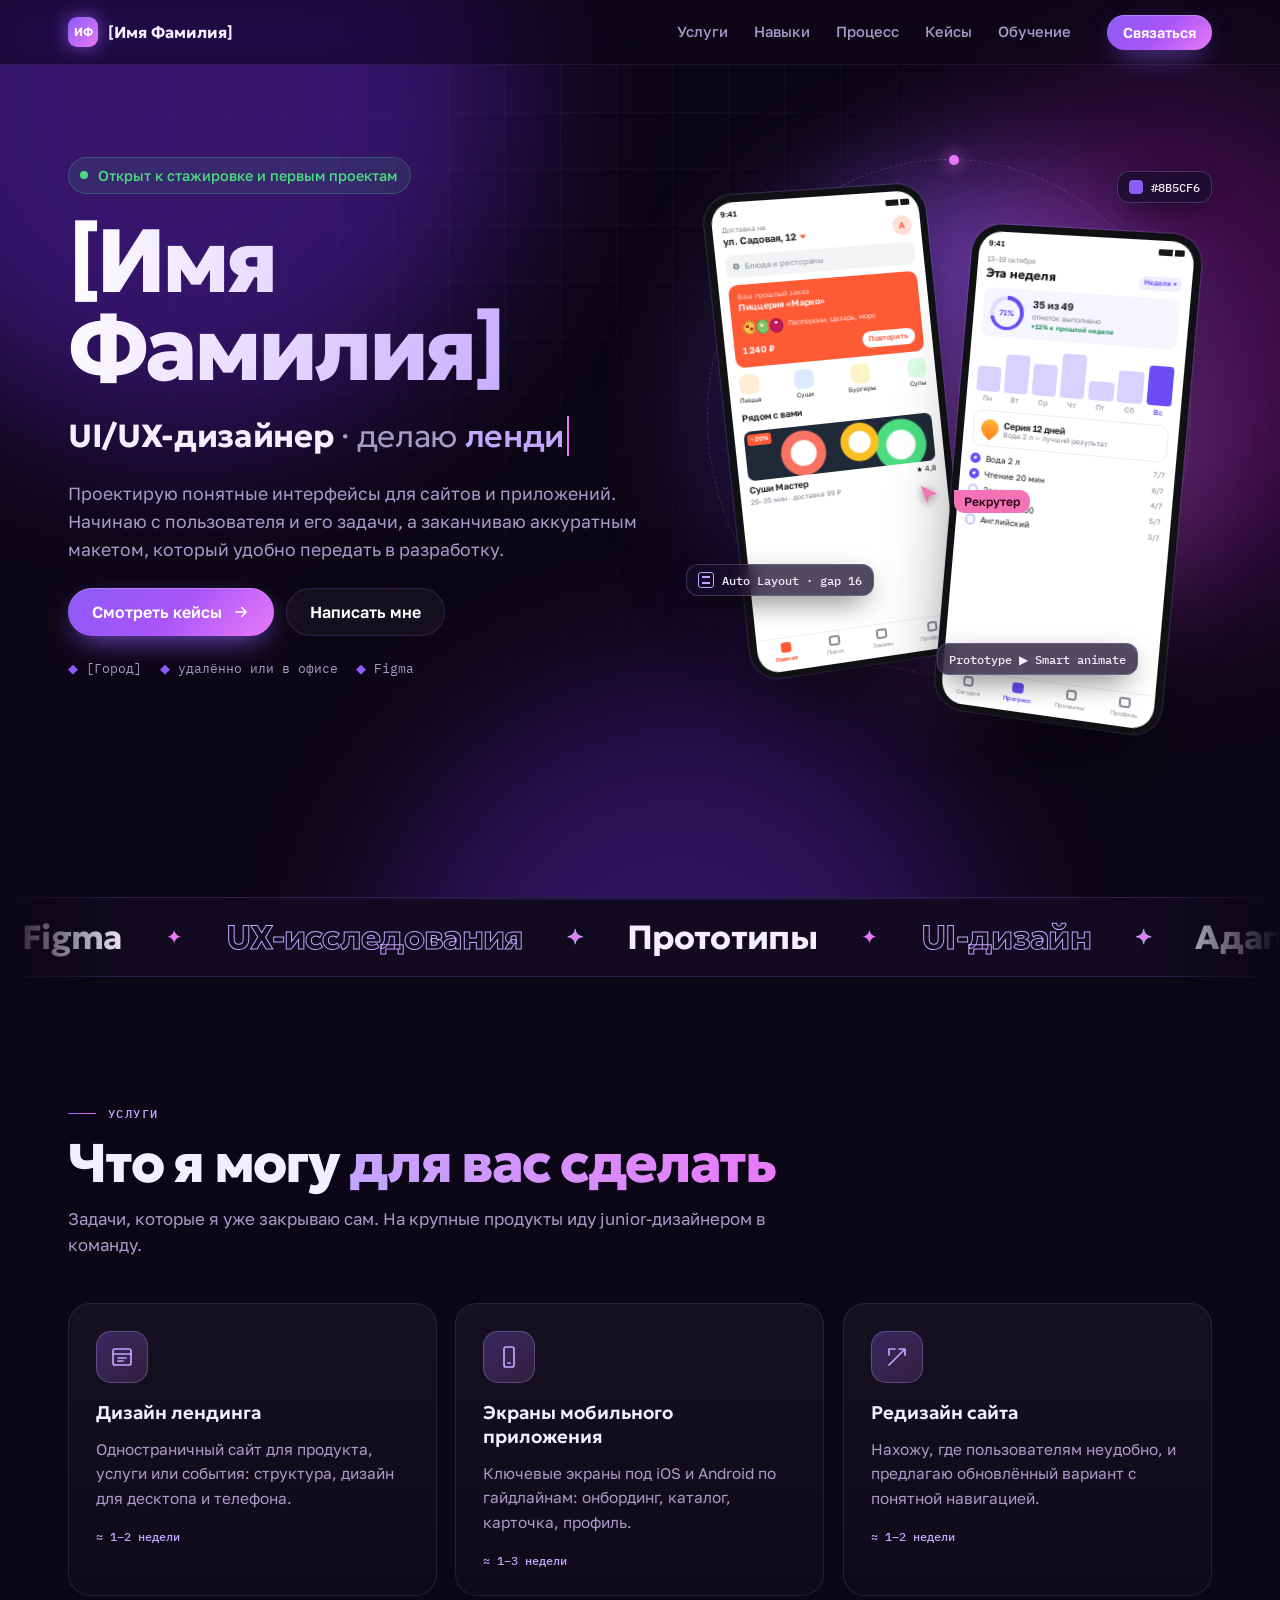
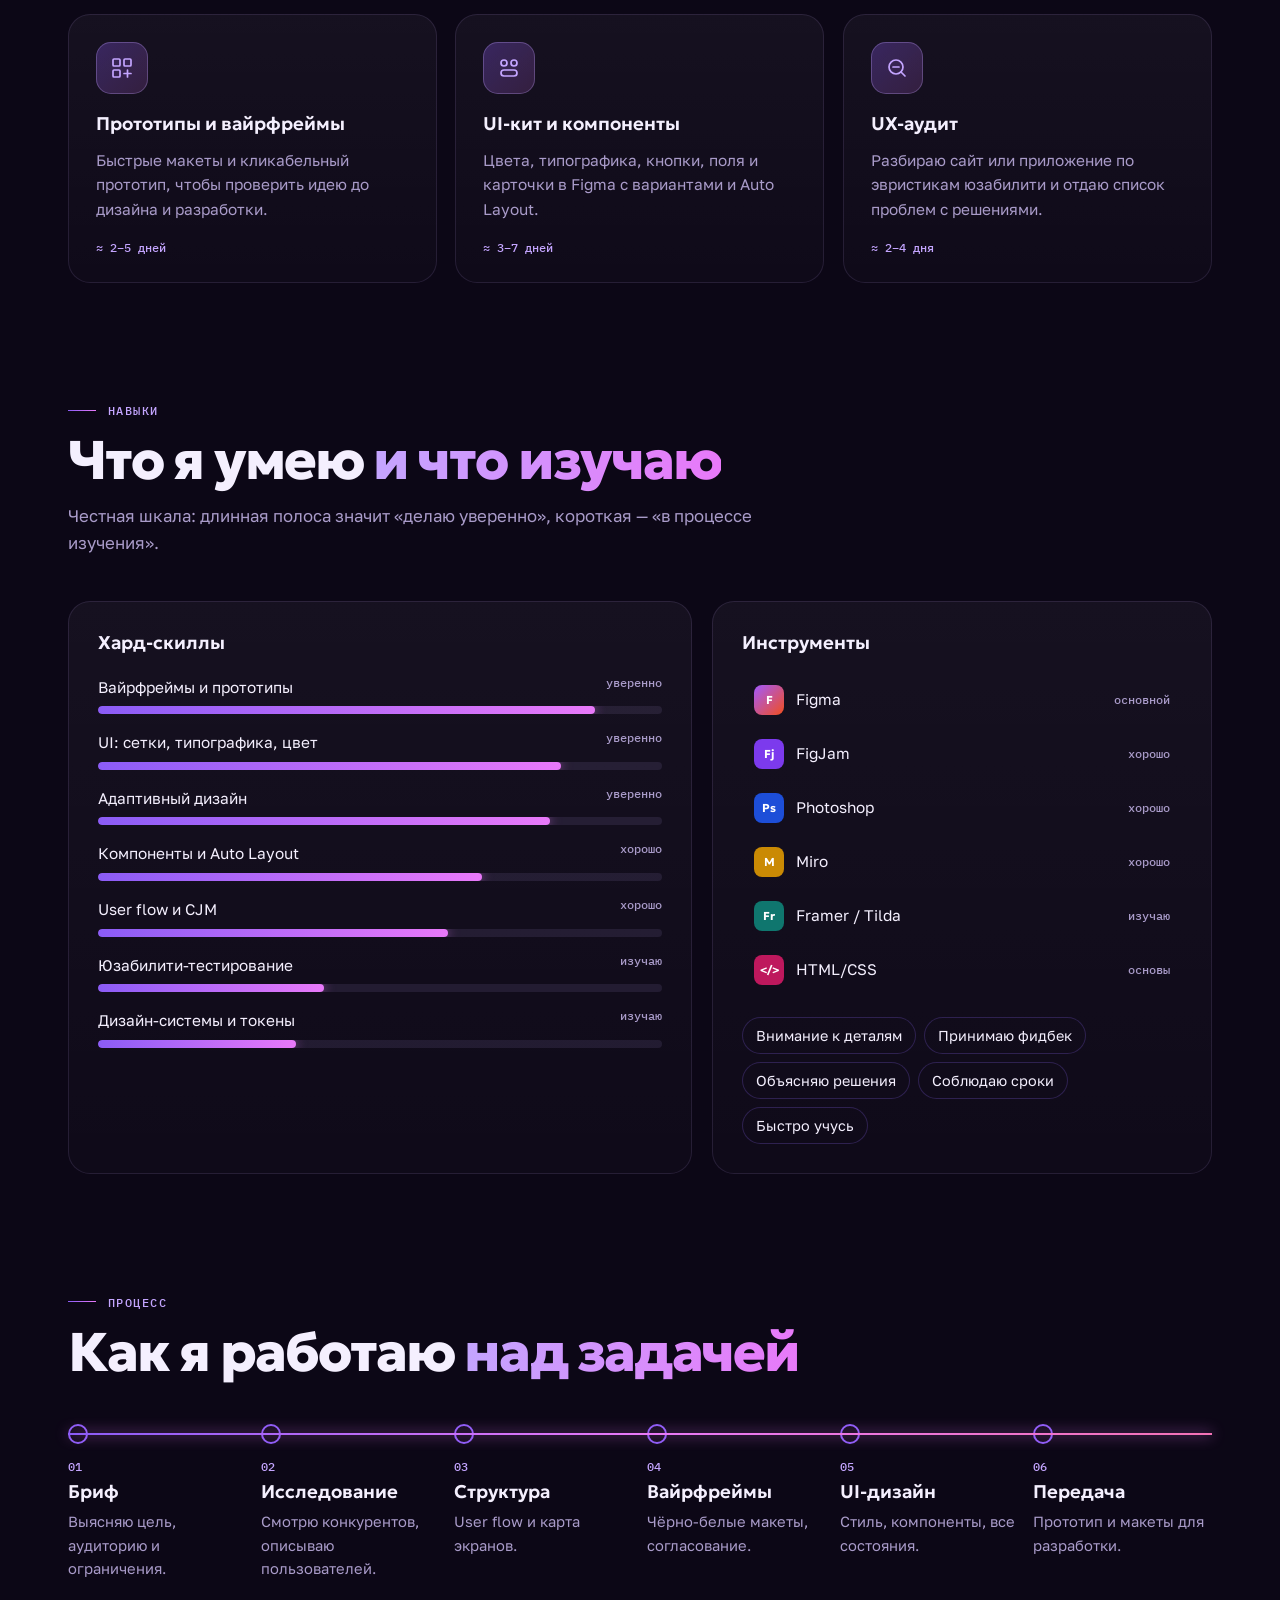
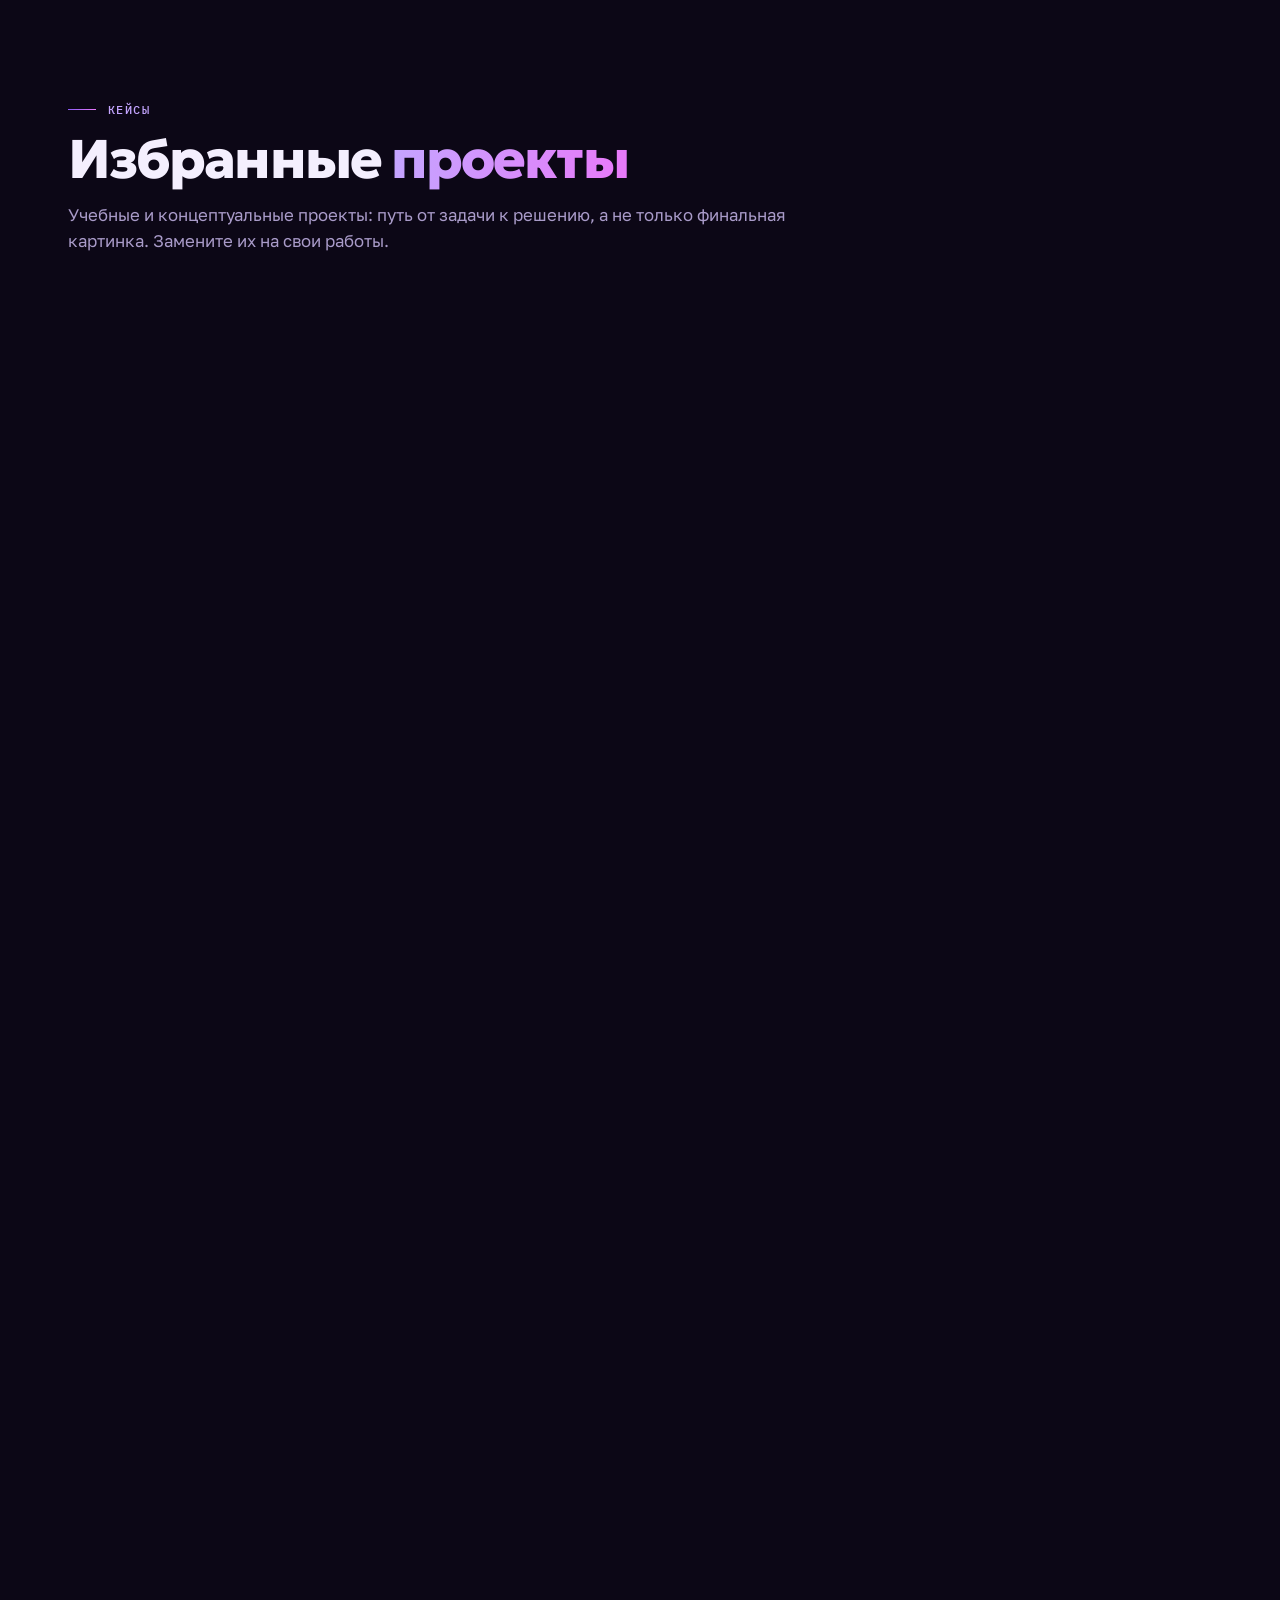
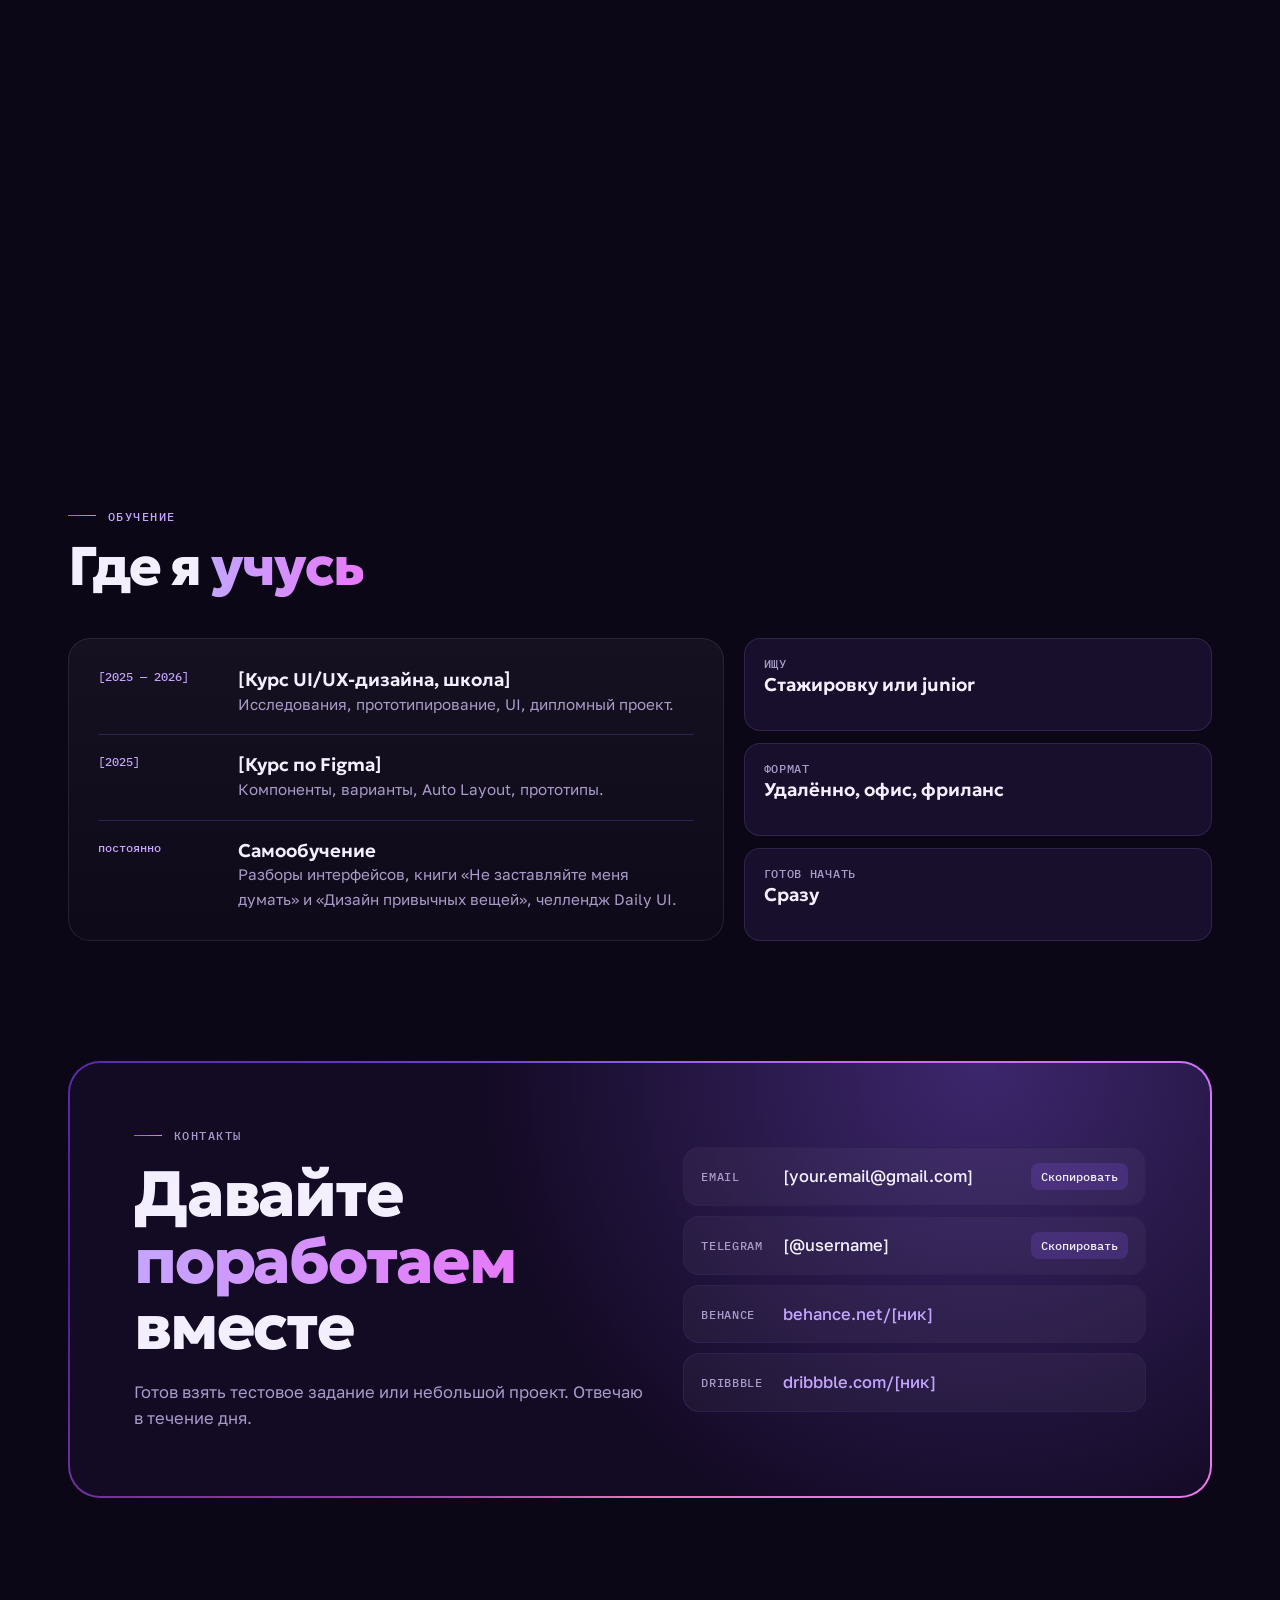
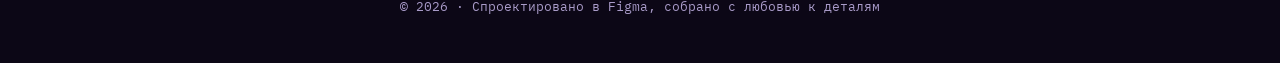
==== commit 86f69aef: "Redesign resume site in a dark violet style with motion Floating device mockups with pointer paralla" ====
--- a/resume/index.html
+++ b/resume/index.html
@@ -8,222 +8,404 @@
 <meta name="description" content="Начинающий UI/UX-дизайнер: навыки, учебные кейсы и контакты.">
 <link rel="preconnect" href="https://fonts.googleapis.com">
 <link rel="preconnect" href="https://fonts.gstatic.com" crossorigin>
-<link href="https://fonts.googleapis.com/css2?family=Geologica:wght@300;500;700&family=Golos+Text:wght@400;500;600&family=IBM+Plex+Mono:wght@400;500&display=swap" rel="stylesheet">
+<link href="https://fonts.googleapis.com/css2?family=Geologica:wght@300;500;700;800&family=Golos+Text:wght@400;500;600&family=IBM+Plex+Mono:wght@400;500&display=swap" rel="stylesheet">
 <style>
-/* Layout: the page is a design canvas — each section is a labelled frame on a dot grid, with selection handles and redlines as real UI-design vocabulary */
+/* Layout: one deep-violet night canvas; hero stages floating device mockups, sections are glowing glass panels revealed on scroll */
 :root {
-  --canvas: #eceef2;
-  --frame: #ffffff;
-  --ink: #16181d;
-  --muted: #5d6270;
-  --line: #d5d9e1;
-  --select: #0b84f3;
-  --select-soft: #e3f0fe;
-  --pin: #e2457a;
-  --ok: #138a52;
-  --dot: #c9ced8;
+  --bg: #0c0716;
+  --bg-2: #130a24;
+  --panel: #170e2b;
+  --panel-2: #1f1438;
+  --line: #2e2150;
+  --ink: #f4effe;
+  --muted: #a99bc9;
+  --violet: #8b5cf6;
+  --lilac: #c4a5ff;
+  --magenta: #e879f9;
+  --pink: #f472b6;
+  --ok: #4ade80;
 
   --f-display: "Geologica", "Segoe UI", system-ui, sans-serif;
   --f-body: "Golos Text", "Segoe UI", system-ui, sans-serif;
   --f-mono: "IBM Plex Mono", ui-monospace, Menlo, monospace;
-  --r: 10px;
-}
-@media (prefers-color-scheme: dark) {
-  :root:not([data-theme="light"]) {
-    --canvas: #121317; --frame: #1c1e24; --ink: #eceef3; --muted: #9ba1b0; --line: #2e313a;
-    --select: #4aa8ff; --select-soft: #16304a; --pin: #ff6f9c; --ok: #4fd18f; --dot: #2a2d35;
-    color-scheme: dark;
-  }
-}
-:root[data-theme="dark"] {
-  --canvas: #121317; --frame: #1c1e24; --ink: #eceef3; --muted: #9ba1b0; --line: #2e313a;
-  --select: #4aa8ff; --select-soft: #16304a; --pin: #ff6f9c; --ok: #4fd18f; --dot: #2a2d35;
+  --r: 22px;
+  --ease: cubic-bezier(.2, .8, .2, 1);
   color-scheme: dark;
 }
+
+@property --spin { syntax: "<angle>"; inherits: false; initial-value: 0deg; }
 
 *, *::before, *::after { box-sizing: border-box; }
 * { margin: 0; padding: 0; }
-html { scroll-behavior: smooth; scroll-padding-top: 72px; }
+html { scroll-behavior: smooth; scroll-padding-top: 80px; }
 body {
   font: 16.5px/1.6 var(--f-body);
   color: var(--ink);
-  background-color: var(--canvas);
-  background-image: radial-gradient(var(--dot) 1px, transparent 1.2px);
-  background-size: 20px 20px;
+  background: var(--bg);
+  overflow-x: hidden;
   -webkit-font-smoothing: antialiased;
 }
 body::before {
   content: ""; position: fixed; inset: 0 0 auto; height: env(safe-area-inset-top, 0px);
-  z-index: 30; background: var(--frame);
-}
+  z-index: 60; background: var(--bg);
+}
+::selection { background: var(--violet); color: #fff; }
 a { color: inherit; }
-:focus-visible { outline: 2px solid var(--select); outline-offset: 3px; }
+:focus-visible { outline: 2px solid var(--lilac); outline-offset: 3px; border-radius: 4px; }
 
 .wrap {
-  max-width: 1120px; margin-inline: auto;
-  padding-left: max(16px, env(safe-area-inset-left, 0px));
-  padding-right: max(16px, env(safe-area-inset-right, 0px));
-}
-
-/* Toolbar header */
+  max-width: 1180px; margin-inline: auto;
+  padding-left: max(18px, env(safe-area-inset-left, 0px));
+  padding-right: max(18px, env(safe-area-inset-right, 0px));
+}
+
+/* Ambient background: drifting violet blobs + faint grid */
+.aurora { position: fixed; inset: 0; z-index: -2; overflow: hidden; pointer-events: none; }
+.aurora i {
+  position: absolute; border-radius: 50%; filter: blur(80px); opacity: .55;
+  animation: drift 22s ease-in-out infinite alternate;
+}
+.aurora i:nth-child(1) { width: 52vw; height: 52vw; left: -12vw; top: -18vw; background: #5b21b6; }
+.aurora i:nth-child(2) { width: 40vw; height: 40vw; right: -10vw; top: 10vh; background: #a21caf; opacity: .35; animation-duration: 28s; animation-delay: -6s; }
+.aurora i:nth-child(3) { width: 46vw; height: 46vw; left: 30vw; bottom: -30vw; background: #4c1d95; animation-duration: 32s; animation-delay: -12s; }
+.grid-bg {
+  position: fixed; inset: 0; z-index: -1; pointer-events: none;
+  background-image:
+    linear-gradient(rgb(196 165 255 / .05) 1px, transparent 1px),
+    linear-gradient(90deg, rgb(196 165 255 / .05) 1px, transparent 1px);
+  background-size: 56px 56px;
+  mask-image: radial-gradient(ellipse at 50% 0%, #000 0%, transparent 75%);
+}
+@keyframes drift {
+  0% { transform: translate(0, 0) scale(1); }
+  50% { transform: translate(8vw, 6vh) scale(1.12); }
+  100% { transform: translate(-6vw, 10vh) scale(.92); }
+}
+
+/* Pointer spotlight */
+.spot {
+  position: fixed; left: 0; top: 0; width: 520px; height: 520px; margin: -260px 0 0 -260px;
+  border-radius: 50%; pointer-events: none; z-index: -1;
+  background: radial-gradient(circle, rgb(139 92 246 / .22), transparent 65%);
+  transform: translate3d(var(--mx, -999px), var(--my, -999px), 0);
+}
+
+/* Scroll progress */
+.progress {
+  position: fixed; left: 0; right: 0; top: env(safe-area-inset-top, 0px); height: 3px; z-index: 70;
+  background: linear-gradient(90deg, var(--violet), var(--magenta), var(--pink));
+  transform-origin: 0 50%; transform: scaleX(var(--p, 0));
+}
+
+/* Header */
 .bar {
-  position: sticky; top: env(safe-area-inset-top, 0px); z-index: 20;
-  background: var(--frame); border-bottom: 1px solid var(--line);
-}
-.bar__in { display: flex; align-items: center; gap: 16px; height: 56px; }
+  position: sticky; top: env(safe-area-inset-top, 0px); z-index: 50;
+  background: rgb(12 7 22 / .6);
+  backdrop-filter: blur(16px) saturate(1.4); -webkit-backdrop-filter: blur(16px) saturate(1.4);
+  border-bottom: 1px solid rgb(196 165 255 / .1);
+}
+.bar__in { display: flex; align-items: center; gap: 16px; height: 64px; }
 .bar__name { font: 700 1rem var(--f-display); text-decoration: none; display: flex; align-items: center; gap: 10px; }
-.bar__name i { width: 26px; height: 26px; border-radius: 7px; background: var(--select); display: grid; place-items: center; color: #fff; font-style: normal; font-size: .72rem; }
-.bar nav { display: flex; gap: 4px; margin-left: auto; overflow-x: auto; scrollbar-width: none; }
-.bar nav::-webkit-scrollbar { display: none; }
+.bar__name i {
+  width: 30px; height: 30px; border-radius: 9px; display: grid; place-items: center;
+  font-style: normal; font-size: .72rem; color: #fff;
+  background: linear-gradient(135deg, var(--violet), var(--magenta));
+  box-shadow: 0 0 20px -2px var(--violet);
+}
+.bar nav { display: flex; gap: 2px; margin-left: auto; }
 .bar nav a {
-  font-size: .9rem; font-weight: 500; color: var(--muted); text-decoration: none;
-  padding: 6px 10px; border-radius: 6px; white-space: nowrap;
-}
-.bar nav a:hover { background: var(--canvas); color: var(--ink); }
-.theme {
-  flex: none; width: 36px; height: 36px; border-radius: 8px;
-  border: 1px solid var(--line); background: transparent; color: var(--ink); cursor: pointer;
-  display: grid; place-items: center;
-}
-.theme svg { width: 17px; height: 17px; fill: none; stroke: currentColor; stroke-width: 1.8; stroke-linecap: round; }
-
-/* Frames */
-main { display: grid; gap: 56px; padding-block: 48px 72px; }
-.frame { position: relative; }
-.frame__label {
-  font: 500 .74rem var(--f-mono); color: var(--muted);
-  display: flex; gap: 8px; align-items: center; margin-bottom: 8px;
-}
-.frame__label b { font-weight: 500; color: var(--select); }
-.frame__body {
-  background: var(--frame); border: 1px solid var(--line); border-radius: var(--r);
-  padding: clamp(24px, 4vw, 48px);
-  transition: border-color .15s, box-shadow .15s;
-}
-.frame:hover .frame__body { border-color: var(--select); box-shadow: 0 0 0 1px var(--select); }
-
-h1, h2, h3 { font-family: var(--f-display); text-wrap: balance; }
-h2 { font-size: clamp(1.6rem, 3vw, 2.2rem); font-weight: 700; letter-spacing: -0.02em; line-height: 1.15; margin-bottom: 8px; }
-h3 { font-size: 1.1rem; font-weight: 500; line-height: 1.3; }
-.sub { color: var(--muted); max-width: 40em; margin-bottom: 32px; }
-.mono { font-family: var(--f-mono); font-size: .78rem; color: var(--muted); }
+  position: relative; font-size: .92rem; font-weight: 500; color: var(--muted); text-decoration: none;
+  padding: 8px 12px; border-radius: 8px; transition: color .25s;
+}
+.bar nav a::after {
+  content: ""; position: absolute; left: 12px; right: 12px; bottom: 3px; height: 2px; border-radius: 2px;
+  background: linear-gradient(90deg, var(--violet), var(--magenta));
+  transform: scaleX(0); transform-origin: right; transition: transform .35s var(--ease);
+}
+.bar nav a:hover { color: var(--ink); }
+.bar nav a:hover::after, .bar nav a.active::after { transform: scaleX(1); transform-origin: left; }
+.bar nav a.active { color: var(--ink); }
+.bar__cta { margin-left: 8px; }
+
+/* Buttons */
+.btn {
+  position: relative; display: inline-flex; align-items: center; gap: 10px; text-decoration: none;
+  font: 600 1rem var(--f-body); padding: 14px 24px; border-radius: 999px; cursor: pointer;
+  color: #fff; border: 0; isolation: isolate; overflow: hidden;
+  background: linear-gradient(135deg, var(--violet), #a855f7 50%, var(--magenta));
+  box-shadow: 0 10px 30px -10px var(--violet), inset 0 1px 0 rgb(255 255 255 / .25);
+  transform: translate(var(--tx, 0), var(--ty, 0));
+  transition: transform .35s var(--ease), box-shadow .3s;
+}
+.btn::before {
+  content: ""; position: absolute; inset: 0; z-index: -1;
+  background: linear-gradient(120deg, transparent 30%, rgb(255 255 255 / .35) 50%, transparent 70%);
+  transform: translateX(-120%); transition: transform .7s var(--ease);
+}
+.btn:hover::before { transform: translateX(120%); }
+.btn:hover { box-shadow: 0 16px 40px -10px var(--magenta), inset 0 1px 0 rgb(255 255 255 / .25); }
+.btn svg { width: 18px; height: 18px; transition: transform .3s var(--ease); }
+.btn:hover svg { transform: translateX(4px); }
+.btn--ghost {
+  background: rgb(255 255 255 / .04); box-shadow: inset 0 0 0 1px var(--line);
+}
+.btn--ghost:hover { background: rgb(139 92 246 / .14); box-shadow: inset 0 0 0 1px var(--violet); }
+.btn--sm { padding: 9px 16px; font-size: .9rem; }
 
 /* Hero */
-.hero { display: grid; grid-template-columns: minmax(0, 1.5fr) minmax(0, 1fr); gap: 48px; align-items: center; }
-.hero__text { display: grid; gap: 22px; min-width: 0; }
+.hero { display: grid; grid-template-columns: minmax(0, 1.1fr) minmax(0, 1fr); gap: 40px; align-items: center; padding-block: 72px 56px; }
+.hero__text { display: grid; gap: 24px; min-width: 0; }
 .status {
-  justify-self: start; display: inline-flex; align-items: center; gap: 8px;
-  font-size: .88rem; font-weight: 500; padding: 5px 12px 5px 10px;
-  border-radius: 999px; background: color-mix(in srgb, var(--ok) 14%, transparent); color: var(--ok);
-}
-.status::before { content: ""; width: 8px; height: 8px; border-radius: 50%; background: currentColor; box-shadow: 0 0 0 3px color-mix(in srgb, var(--ok) 25%, transparent); }
-
-.selected { position: relative; justify-self: start; padding: 6px 10px; margin: 8px 0 14px -10px; }
-.selected::before { content: ""; position: absolute; inset: 0; border: 1.5px solid var(--select); pointer-events: none; }
-.selected .h {
-  position: absolute; width: 9px; height: 9px; background: var(--frame); border: 1.5px solid var(--select);
-}
-.selected .h:nth-of-type(1) { top: -4px; left: -4px; }
-.selected .h:nth-of-type(2) { top: -4px; right: -4px; }
-.selected .h:nth-of-type(3) { bottom: -4px; left: -4px; }
-.selected .h:nth-of-type(4) { bottom: -4px; right: -4px; }
-.selected .size {
-  position: absolute; left: 50%; bottom: -26px; transform: translateX(-50%);
-  font: 500 .7rem var(--f-mono); color: #fff; background: var(--select);
-  padding: 2px 6px; border-radius: 4px; white-space: nowrap;
-}
-h1 { font-size: clamp(2.4rem, 6vw, 4.4rem); font-weight: 700; letter-spacing: -0.035em; line-height: 1.02; }
-.role { font: 300 clamp(1.3rem, 2.4vw, 1.8rem) var(--f-display); letter-spacing: -0.01em; }
-.role strong { font-weight: 500; color: var(--select); }
-.lead { color: var(--muted); font-size: 1.08rem; max-width: 34em; }
-.actions { display: flex; flex-wrap: wrap; gap: 10px; }
-.btn {
-  display: inline-flex; align-items: center; gap: 8px; text-decoration: none;
-  font: 600 .98rem var(--f-body); padding: 12px 20px; border-radius: 8px;
-  background: var(--select); color: #fff; border: 1px solid var(--select); cursor: pointer;
-  transition: filter .15s, transform .15s;
-}
-.btn:hover { filter: brightness(1.08); transform: translateY(-1px); }
-.btn--ghost { background: transparent; color: var(--ink); border-color: var(--line); }
-.btn--ghost:hover { border-color: var(--ink); filter: none; }
-
-.avatar {
-  position: relative; aspect-ratio: 4 / 5; max-width: 100%; border-radius: var(--r);
-  background: var(--select-soft); display: grid; place-items: center; overflow: hidden;
-}
-.avatar__initials { font: 700 clamp(4rem, 10vw, 7rem) var(--f-display); color: var(--select); letter-spacing: -0.04em; }
-.avatar__note { position: absolute; left: 12px; right: 12px; bottom: 12px; text-align: center; }
-.pin {
-  position: absolute; top: 16px; right: 16px; max-width: 70%;
-  background: var(--frame); border-radius: 14px 14px 14px 4px; padding: 10px 12px;
-  box-shadow: 0 6px 20px -8px rgb(0 0 0 / .35); font-size: .88rem; line-height: 1.4;
-  display: grid; gap: 2px;
-}
-.pin b { font-size: .74rem; color: var(--pin); font-weight: 600; }
-
-.redline { display: flex; align-items: center; gap: 8px; color: var(--pin); font: 500 .72rem var(--f-mono); }
-.redline::before, .redline::after { content: ""; height: 1px; flex: 1; background: currentColor; }
+  justify-self: start; display: inline-flex; align-items: center; gap: 10px;
+  font-size: .9rem; font-weight: 500; padding: 7px 14px 7px 12px; border-radius: 999px;
+  background: rgb(74 222 128 / .1); color: var(--ok); box-shadow: inset 0 0 0 1px rgb(74 222 128 / .25);
+}
+.status::before {
+  content: ""; width: 8px; height: 8px; border-radius: 50%; background: currentColor;
+  animation: ping 2s ease-out infinite;
+}
+@keyframes ping { 0% { box-shadow: 0 0 0 0 rgb(74 222 128 / .6); } 100% { box-shadow: 0 0 0 10px rgb(74 222 128 / 0); } }
+
+h1 {
+  font: 800 clamp(2.8rem, 7.4vw, 5.6rem)/0.98 var(--f-display); letter-spacing: -0.045em;
+  text-wrap: balance;
+}
+h1 .ch { display: inline-block; animation: rise .9s var(--ease) backwards; animation-delay: calc(var(--i) * 35ms + .1s); }
+@keyframes rise { from { transform: translateY(0.6em) rotate(6deg); opacity: 0; filter: blur(8px); } }
+.grad {
+  background: linear-gradient(100deg, #fff 0%, var(--lilac) 35%, var(--magenta) 60%, var(--violet) 80%, #fff 100%);
+  background-size: 250% 100%;
+  -webkit-background-clip: text; background-clip: text; color: transparent;
+  animation: shine 8s linear infinite;
+}
+@keyframes shine { to { background-position: -250% 0; } }
+.role { font: 300 clamp(1.3rem, 2.6vw, 2rem)/1.2 var(--f-display); letter-spacing: -0.01em; color: var(--muted); }
+.role strong { font-weight: 700; color: var(--ink); }
+.role .typed { color: var(--lilac); font-weight: 500; border-right: 2px solid var(--magenta); padding-right: 3px; animation: caret 1s steps(1) infinite; }
+@keyframes caret { 50% { border-color: transparent; } }
+.lead { color: var(--muted); font-size: 1.1rem; max-width: 33em; }
+.actions { display: flex; flex-wrap: wrap; gap: 12px; }
+.meta { font: 400 .8rem var(--f-mono); color: var(--muted); display: flex; flex-wrap: wrap; gap: 6px 18px; }
+.meta span::before { content: "◆ "; color: var(--violet); }
+.fade-in { animation: fadeUp .9s var(--ease) backwards; animation-delay: var(--d, 0s); }
+@keyframes fadeUp { from { opacity: 0; transform: translateY(24px); } }
+
+/* Hero stage with floating devices */
+.stage { position: relative; height: clamp(420px, 46vw, 560px); perspective: 1200px; min-width: 0; }
+.stage__ring {
+  position: absolute; inset: 8% 6%; border-radius: 50%;
+  background: conic-gradient(from var(--spin), var(--violet), var(--magenta), #4c1d95, var(--violet));
+  filter: blur(60px); opacity: .55; animation: spin 14s linear infinite;
+}
+@keyframes spin { to { --spin: 360deg; } }
+.stage__orbit { position: absolute; inset: 4%; border-radius: 50%; border: 1px dashed rgb(196 165 255 / .2); animation: rot 60s linear infinite; }
+.stage__orbit::after { content: ""; position: absolute; top: -5px; left: 50%; width: 10px; height: 10px; border-radius: 50%; background: var(--magenta); box-shadow: 0 0 16px var(--magenta); }
+@keyframes rot { to { transform: rotate(360deg); } }
+.float {
+  position: absolute; width: clamp(150px, 17vw, 220px);
+  transform-style: preserve-3d;
+  transition: transform .6s var(--ease);
+}
+.float .dev { animation: bob 7s ease-in-out infinite; box-shadow: 0 40px 80px -30px rgb(0 0 0 / .8), 0 0 0 1px rgb(196 165 255 / .2); }
+.float.f1 { left: 8%; top: 10%; transform: rotateY(calc(var(--rx, 0) * 1deg + 12deg)) rotateX(calc(var(--ry, 0) * -1deg)) rotateZ(-6deg) translateZ(20px); }
+.float.f2 { right: 6%; top: 18%; transform: rotateY(calc(var(--rx, 0) * 1.6deg - 12deg)) rotateX(calc(var(--ry, 0) * -1.6deg)) rotateZ(5deg) translateZ(60px); }
+.float.f2 .dev { animation-delay: -3.5s; }
+@keyframes bob { 0%, 100% { transform: translateY(0); } 50% { transform: translateY(-16px); } }
+.hero .float { animation: popIn 1.2s var(--ease) backwards; }
+.hero .float.f1 { animation-delay: .35s; }
+.hero .float.f2 { animation-delay: .55s; }
+@keyframes popIn { from { opacity: 0; translate: 0 80px; scale: .85; } }
+.tag-f {
+  position: absolute; z-index: 3; display: inline-flex; align-items: center; gap: 8px;
+  font: 500 .78rem var(--f-mono); padding: 8px 12px; border-radius: 12px;
+  background: rgb(23 14 43 / .75); backdrop-filter: blur(10px); -webkit-backdrop-filter: blur(10px);
+  box-shadow: inset 0 0 0 1px rgb(196 165 255 / .25), 0 10px 30px -10px #000;
+  animation: bob 6s ease-in-out infinite, fadeUp 1s var(--ease) backwards;
+  translate: calc(var(--rx, 0) * var(--k, 1) * 1px) calc(var(--ry, 0) * var(--k, 1) * 1px);
+  transition: translate .6s var(--ease);
+}
+.tag-f.t1 { left: 0; bottom: 18%; --k: 1.4; animation-delay: -1s, .8s; }
+.tag-f.t2 { right: 0; top: 6%; --k: -1.2; animation-delay: -2s, 1s; }
+.tag-f.t3 { right: 14%; bottom: 4%; --k: 2; animation-delay: -4s, 1.2s; }
+.sw { width: 14px; height: 14px; border-radius: 4px; background: var(--violet); }
+.ic-al { width: 16px; height: 16px; border: 1.5px solid var(--lilac); border-radius: 3px; position: relative; }
+.ic-al::before, .ic-al::after { content: ""; position: absolute; left: 3px; right: 3px; height: 2px; background: var(--lilac); }
+.ic-al::before { top: 3px; } .ic-al::after { bottom: 3px; }
+.cursor-f {
+  position: absolute; left: 44%; top: 62%; z-index: 4; pointer-events: none;
+  animation: wander 9s ease-in-out infinite;
+}
+.cursor-f svg { width: 22px; height: 22px; fill: var(--pink); filter: drop-shadow(0 2px 4px rgb(0 0 0 / .5)); }
+.cursor-f span {
+  display: inline-block; margin: 0 0 0 14px; font: 600 .75rem var(--f-body);
+  padding: 4px 10px; border-radius: 0 10px 10px 10px; background: var(--pink); color: #2a0718;
+}
+@keyframes wander {
+  0%, 100% { transform: translate(0, 0); }
+  25% { transform: translate(-60px, -90px); }
+  50% { transform: translate(40px, -150px); }
+  75% { transform: translate(70px, -30px); }
+}
+
+/* Marquee */
+.marquee {
+  border-block: 1px solid var(--line); background: rgb(23 14 43 / .5);
+  overflow: hidden; padding-block: 18px; margin-block: 24px 8px;
+  mask-image: linear-gradient(90deg, transparent, #000 10%, #000 90%, transparent);
+}
+.marquee__track { display: flex; width: max-content; animation: marq 40s linear infinite; }
+.marquee:hover .marquee__track { animation-play-state: paused; }
+.marquee span {
+  font: 700 clamp(1.3rem, 3vw, 2.1rem) var(--f-display); letter-spacing: -0.02em;
+  padding-inline: 22px; white-space: nowrap; display: flex; align-items: center; gap: 44px;
+}
+.marquee span::after { content: "✦"; font-size: .6em; color: var(--magenta); }
+.marquee span:nth-child(even) { -webkit-text-stroke: 1px var(--lilac); color: transparent; }
+@keyframes marq { to { transform: translateX(-50%); } }
+
+/* Sections */
+main { display: grid; gap: 120px; padding-block: 0 100px; overflow-x: clip; }
+.sec__head { display: grid; gap: 14px; margin-bottom: 44px; max-width: 760px; }
+.eyebrow {
+  font: 500 .78rem var(--f-mono); color: var(--lilac); text-transform: uppercase; letter-spacing: .12em;
+  display: flex; align-items: center; gap: 12px;
+}
+.eyebrow::before { content: ""; width: 28px; height: 1px; background: linear-gradient(90deg, var(--violet), var(--magenta)); }
+h2 { font: 800 clamp(2rem, 4.6vw, 3.4rem)/1.04 var(--f-display); letter-spacing: -0.035em; text-wrap: balance; }
+h2 em { font-style: normal; color: transparent; background: linear-gradient(90deg, var(--lilac), var(--magenta)); -webkit-background-clip: text; background-clip: text; }
+h3 { font: 600 1.15rem/1.3 var(--f-display); text-wrap: balance; }
+.sub { color: var(--muted); font-size: 1.05rem; }
+
+/* Reveal: content is visible at rest; JS replays the entrance just before it scrolls in */
+.reveal.play { animation: reveal 1s var(--ease) backwards; animation-delay: calc(var(--i, 0) * 90ms); }
+@keyframes reveal { from { opacity: 0; transform: translateY(50px) scale(.97); filter: blur(6px); } }
+
+/* Glass panel with pointer spotlight */
+.glass {
+  position: relative; border-radius: var(--r);
+  background: linear-gradient(180deg, rgb(255 255 255 / .045), rgb(255 255 255 / .015));
+  box-shadow: inset 0 0 0 1px rgb(196 165 255 / .12);
+  overflow: hidden; isolation: isolate;
+}
+.glass::before {
+  content: ""; position: absolute; inset: 0; z-index: -1; opacity: 0; transition: opacity .4s;
+  background: radial-gradient(380px circle at var(--x, 50%) var(--y, 50%), rgb(139 92 246 / .25), transparent 60%);
+}
+.glass:hover::before { opacity: 1; }
+.glass::after {
+  content: ""; position: absolute; inset: 0; border-radius: inherit; padding: 1px; pointer-events: none;
+  background: radial-gradient(260px circle at var(--x, 50%) var(--y, 50%), var(--magenta), transparent 60%);
+  -webkit-mask: linear-gradient(#000 0 0) content-box, linear-gradient(#000 0 0);
+  -webkit-mask-composite: xor; mask-composite: exclude; opacity: 0; transition: opacity .4s;
+}
+.glass:hover::after { opacity: 1; }
+.tilt { transform: perspective(900px) rotateX(var(--tx2, 0deg)) rotateY(var(--ty2, 0deg)); transition: transform .5s var(--ease); }
 
 /* Services */
-.services { display: grid; grid-template-columns: repeat(3, minmax(0, 1fr)); gap: 16px; }
-.svc { border: 1px solid var(--line); border-radius: var(--r); padding: 22px; display: grid; gap: 10px; align-content: start; background: var(--frame); }
-.svc__icon { width: 40px; height: 40px; border-radius: 9px; background: var(--select-soft); color: var(--select); display: grid; place-items: center; }
-.svc__icon svg { width: 22px; height: 22px; fill: none; stroke: currentColor; stroke-width: 1.7; stroke-linecap: round; stroke-linejoin: round; }
-.svc p { color: var(--muted); font-size: .95rem; }
-.svc .mono { margin-top: 4px; }
+.services { display: grid; grid-template-columns: repeat(3, minmax(0, 1fr)); gap: 18px; }
+.svc { padding: 28px; display: grid; gap: 12px; align-content: start; }
+.svc__icon {
+  width: 52px; height: 52px; border-radius: 15px; display: grid; place-items: center; margin-bottom: 6px;
+  background: linear-gradient(135deg, rgb(139 92 246 / .3), rgb(232 121 249 / .15));
+  box-shadow: inset 0 0 0 1px rgb(196 165 255 / .3);
+  transition: transform .5s var(--ease);
+}
+.svc:hover .svc__icon { transform: rotate(-8deg) scale(1.08); }
+.svc__icon svg { width: 24px; height: 24px; fill: none; stroke: var(--lilac); stroke-width: 1.7; stroke-linecap: round; stroke-linejoin: round; }
+.svc p { color: var(--muted); font-size: .96rem; }
+.svc .time { font: 500 .76rem var(--f-mono); color: var(--lilac); margin-top: 6px; }
 
 /* Skills */
-.skills { display: grid; grid-template-columns: minmax(0, 1.3fr) minmax(0, 1fr); gap: 40px; }
-.skillgroup h3 { margin-bottom: 14px; }
-.levels { list-style: none; display: grid; gap: 2px; }
-.levels li { display: flex; justify-content: space-between; align-items: center; gap: 12px; padding: 9px 0; border-bottom: 1px solid var(--line); }
-.lvl { font: 500 .72rem var(--f-mono); padding: 2px 8px; border-radius: 999px; white-space: nowrap; }
-.lvl--3 { background: var(--select); color: #fff; }
-.lvl--2 { background: var(--select-soft); color: var(--select); }
-.lvl--1 { border: 1px dashed var(--muted); color: var(--muted); }
-.legend { display: flex; flex-wrap: wrap; gap: 14px; margin-top: 16px; }
-.legend span { display: flex; align-items: center; gap: 6px; }
-
-.layers { border: 1px solid var(--line); border-radius: var(--r); overflow: hidden; }
-.layers__head { font: 500 .74rem var(--f-mono); color: var(--muted); padding: 10px 14px; border-bottom: 1px solid var(--line); background: var(--canvas); }
-.layers ul { list-style: none; }
-.layers li { display: flex; align-items: center; gap: 10px; padding: 9px 14px; font-size: .95rem; }
-.layers li + li { border-top: 1px solid var(--line); }
-.layers li:hover { background: var(--select-soft); }
-.layers li::before { content: ""; width: 12px; height: 12px; border: 1.5px solid var(--muted); border-radius: 3px; flex: none; }
-.layers li.main::before { background: var(--select); border-color: var(--select); }
-.layers li span { margin-left: auto; }
-
-.soft { display: flex; flex-wrap: wrap; gap: 8px; margin-top: 24px; list-style: none; }
-.soft li { padding: 6px 12px; border-radius: 999px; border: 1px solid var(--line); font-size: .9rem; }
+.skills { display: grid; grid-template-columns: minmax(0, 1.25fr) minmax(0, 1fr); gap: 20px; }
+.skills > .glass { padding: 30px; }
+.bars { list-style: none; display: grid; gap: 16px; margin-top: 20px; }
+.bars li { display: grid; gap: 7px; }
+.bars .row { display: flex; justify-content: space-between; gap: 12px; font-size: .96rem; }
+.bars .lv { font: 500 .74rem var(--f-mono); color: var(--muted); white-space: nowrap; }
+.bars .track { height: 8px; border-radius: 99px; background: rgb(196 165 255 / .1); overflow: hidden; }
+.bars .fill {
+  display: block; height: 100%; width: calc(var(--v) * 1%); border-radius: inherit;
+  background: linear-gradient(90deg, var(--violet), var(--magenta));
+  box-shadow: 0 0 12px rgb(232 121 249 / .6);
+  transform-origin: left;
+}
+.bars.play .fill { animation: grow 1.4s var(--ease) backwards; animation-delay: calc(var(--i) * 80ms); }
+@keyframes grow { from { transform: scaleX(0); } }
+.layers { margin-top: 20px; display: grid; gap: 4px; list-style: none; }
+.layers li {
+  display: flex; align-items: center; gap: 12px; padding: 10px 12px; border-radius: 10px; font-size: .96rem;
+  transition: background .25s, transform .3s var(--ease);
+}
+.layers li:hover { background: rgb(139 92 246 / .16); transform: translateX(6px); }
+.layers .lg {
+  width: 30px; height: 30px; border-radius: 8px; display: grid; place-items: center;
+  font: 700 .72rem var(--f-display); color: #fff; flex: none;
+}
+.layers li span:last-child { margin-left: auto; font: 500 .72rem var(--f-mono); color: var(--muted); }
+.soft { display: flex; flex-wrap: wrap; gap: 8px; margin-top: 22px; list-style: none; }
+.soft li {
+  padding: 7px 14px; border-radius: 999px; font-size: .9rem;
+  box-shadow: inset 0 0 0 1px var(--line); transition: all .3s var(--ease);
+}
+.soft li:hover { box-shadow: inset 0 0 0 1px var(--magenta); color: #fff; background: rgb(232 121 249 / .12); transform: translateY(-3px); }
 
 /* Process */
-.process { list-style: none; counter-reset: s; display: grid; grid-template-columns: repeat(6, minmax(0, 1fr)); gap: 12px; }
-.process li { counter-increment: s; display: grid; gap: 6px; align-content: start; padding-top: 14px; border-top: 2px solid var(--select); }
-.process li::before { content: counter(s); font: 500 .74rem var(--f-mono); color: var(--select); }
-.process p { font-size: .9rem; color: var(--muted); }
+.process { list-style: none; counter-reset: s; display: grid; grid-template-columns: repeat(6, minmax(0, 1fr)); gap: 14px; position: relative; padding-top: 34px; }
+.process::before { content: ""; position: absolute; top: 9px; left: 0; right: 0; height: 2px; background: var(--line); }
+.process::after {
+  content: ""; position: absolute; top: 9px; left: 0; right: 0; height: 2px; transform-origin: left;
+  background: linear-gradient(90deg, var(--violet), var(--magenta), var(--pink));
+  box-shadow: 0 0 14px var(--magenta);
+}
+@supports (animation-timeline: view()) {
+  .process::after { animation: grow linear both; animation-timeline: view(); animation-range: entry 10% cover 45%; }
+}
+.process li { counter-increment: s; display: grid; gap: 6px; align-content: start; position: relative; }
+.process li::before {
+  content: counter(s, decimal-leading-zero); position: absolute; top: -34px; left: 0;
+  width: 20px; height: 20px; border-radius: 50%; background: var(--bg); box-shadow: inset 0 0 0 2px var(--violet);
+  font-size: 0; transition: transform .3s var(--ease), background .3s;
+}
+.process li:hover::before { background: var(--magenta); transform: scale(1.3); }
+.process .n { font: 500 .78rem var(--f-mono); color: var(--lilac); }
+.process p { font-size: .92rem; color: var(--muted); }
 
 /* Cases */
 .cases { display: grid; gap: 28px; }
-.case { display: grid; gap: 24px; padding: 16px; border: 1px solid var(--line); border-radius: var(--r); }
+.case { display: grid; grid-template-columns: minmax(0, 1.3fr) minmax(0, 1fr); }
+.case:nth-child(even) .case__shot { order: 2; }
 .case__shot {
-  border-radius: 8px; padding: clamp(20px, 4vw, 44px) clamp(12px, 3vw, 40px) clamp(14px, 2.5vw, 28px);
-  display: flex; justify-content: center; align-items: flex-end; gap: clamp(12px, 4vw, 48px); overflow: hidden;
-}
-.shot--food { background: #ffe1c8; }
-.shot--coffee { background: #d6e4da; }
-.shot--habit { background: #e1dcff; }
-.shot { display: grid; gap: 12px; justify-items: center; width: clamp(140px, 30%, 260px); min-width: 0; }
-.shot--wide { width: min(62%, 640px); }
-.shot figcaption { font: 500 .72rem var(--f-mono); color: #3b3f4a; text-align: center; }
-.shot figcaption.cap-old { color: #b42318; }
-.case__text { display: grid; gap: 12px; min-width: 0; padding: 4px 8px 8px; }
-.case__text dl { display: grid; grid-template-columns: repeat(3, minmax(0, 1fr)); gap: 20px; }
-.case__tag { font: 500 .72rem var(--f-mono); color: var(--pin); text-transform: uppercase; letter-spacing: .06em; }
-.case__text dt { font-weight: 600; font-size: .9rem; }
-.case__text dd { color: var(--muted); font-size: .95rem; }
+  position: relative; display: flex; justify-content: center; align-items: center; gap: 5%;
+  padding: clamp(28px, 4vw, 48px) clamp(14px, 3vw, 36px); overflow: hidden; min-height: 100%;
+  background:
+    radial-gradient(circle at 20% 15%, rgb(167 139 250 / .55), transparent 50%),
+    radial-gradient(circle at 85% 85%, rgb(232 121 249 / .45), transparent 50%),
+    linear-gradient(160deg, #2a1556, #170b30);
+}
+.case__shot::before {
+  content: ""; position: absolute; inset: 0; opacity: .5;
+  background-image: radial-gradient(rgb(255 255 255 / .18) 1px, transparent 1.2px); background-size: 18px 18px;
+  mask-image: linear-gradient(180deg, #000, transparent);
+}
+.shot--food { --c1: rgb(251 146 60 / .5); }
+.shot { position: relative; display: grid; gap: 12px; justify-items: center; width: clamp(130px, 40%, 240px); min-width: 0; }
+.shot--coffee .shot { width: 29%; }
+.shot--coffee .shot--wide { width: 64%; }
+.shot figcaption { font: 500 .72rem var(--f-mono); color: #e9ddff; text-align: center; }
+.shot figcaption.cap-old { color: #fda4af; }
+.shot .dev, .shot .browser { animation: bob 7s ease-in-out infinite; }
+.shot:nth-child(2) .dev { animation-delay: -3.5s; }
+.shot { transition: transform .6s var(--ease); }
+.case:hover .shot:nth-child(1) { transform: rotate(-3deg) scale(1.03); }
+.case:hover .shot:nth-child(2) { transform: rotate(3deg) scale(1.03); }
+.case__text { display: grid; gap: 14px; align-content: center; padding: clamp(24px, 3.5vw, 40px); min-width: 0; }
+.case__tag { font: 500 .74rem var(--f-mono); color: var(--magenta); text-transform: uppercase; letter-spacing: .08em; }
+.case__text h3 { font-size: clamp(1.25rem, 2.2vw, 1.6rem); font-weight: 700; letter-spacing: -0.02em; }
+.case__text dl { display: grid; gap: 12px; }
+.case__text dt { font: 500 .74rem var(--f-mono); color: var(--lilac); text-transform: uppercase; letter-spacing: .06em; }
+.case__text dd { color: var(--muted); font-size: .96rem; }
 .tags { list-style: none; display: flex; flex-wrap: wrap; gap: 6px; }
-.tags li { font: .72rem var(--f-mono); padding: 3px 8px; border-radius: 4px; background: var(--canvas); color: var(--muted); }
+.tags li { font: .72rem var(--f-mono); padding: 4px 10px; border-radius: 99px; background: rgb(139 92 246 / .15); color: var(--lilac); }
 
 /* Device frames: screens are designs, so they keep their own fixed palette in both themes */
 .dev {
@@ -378,51 +560,87 @@
 .chk.on { background: var(--v); border-color: var(--v); }
 .chk.on::after { content: ""; position: absolute; left: 32%; top: 18%; width: 25%; height: 45%; border: solid #fff; border-width: 0 2px 2px 0; transform: rotate(45deg); }
 
+
+
 /* Education */
-.edu { list-style: none; display: grid; gap: 0; }
-.edu li { display: grid; grid-template-columns: 140px minmax(0, 1fr); gap: 24px; padding: 18px 0; border-bottom: 1px solid var(--line); }
+.edu-grid { display: grid; grid-template-columns: minmax(0, 1.4fr) minmax(0, 1fr); gap: 20px; }
+.edu-grid > .glass { padding: 30px; }
+.edu { list-style: none; display: grid; }
+.edu li { display: grid; grid-template-columns: 120px minmax(0, 1fr); gap: 20px; padding: 18px 0; border-bottom: 1px solid var(--line); }
 .edu li:first-child { padding-top: 0; }
+.edu li:last-child { border-bottom: 0; padding-bottom: 0; }
+.edu .yr { font: 500 .78rem var(--f-mono); color: var(--lilac); }
 .edu p { color: var(--muted); font-size: .95rem; }
-.facts { display: grid; grid-template-columns: repeat(3, minmax(0, 1fr)); gap: 16px; margin-top: 28px; }
-.facts div { padding: 16px; border-radius: 8px; background: var(--canvas); }
-.facts dt { font: .72rem var(--f-mono); color: var(--muted); text-transform: uppercase; letter-spacing: .05em; }
-.facts dd { font: 500 1.05rem var(--f-display); margin-top: 2px; }
-
-/* Contacts */
-.contact { display: grid; grid-template-columns: minmax(0, 1fr) minmax(0, 1fr); gap: 40px; align-items: start; }
+.facts { display: grid; gap: 12px; }
+.facts div { padding: 18px 20px; border-radius: 16px; background: rgb(139 92 246 / .1); box-shadow: inset 0 0 0 1px rgb(196 165 255 / .14); }
+.facts dt { font: 500 .72rem var(--f-mono); color: var(--muted); text-transform: uppercase; letter-spacing: .06em; }
+.facts dd { font: 600 1.15rem var(--f-display); margin-top: 2px; }
+
+/* Contact */
+.contact {
+  position: relative; border-radius: 32px; padding: 2px; overflow: hidden;
+  background: conic-gradient(from var(--spin), var(--violet), var(--magenta), var(--pink), #4c1d95, var(--violet));
+  animation: spin 8s linear infinite;
+}
+.contact__in {
+  border-radius: 30px; padding: clamp(28px, 5vw, 64px);
+  background: radial-gradient(circle at 80% 0%, rgb(139 92 246 / .35), transparent 50%), var(--bg-2);
+  display: grid; grid-template-columns: minmax(0, 1.1fr) minmax(0, 1fr); gap: 40px; align-items: center;
+}
+.contact h2 { font-size: clamp(2.2rem, 5.4vw, 4rem); }
+.contact__cta { display: grid; gap: 18px; }
+.contact__cta p { color: var(--muted); }
 .links { list-style: none; display: grid; gap: 10px; }
-.links li { display: flex; align-items: center; justify-content: space-between; gap: 12px; padding: 14px 16px; border: 1px solid var(--line); border-radius: 8px; flex-wrap: wrap; }
-.links .k { font: .74rem var(--f-mono); color: var(--muted); text-transform: uppercase; letter-spacing: .05em; }
-.links .v { font-weight: 500; user-select: all; word-break: break-all; }
-.links a.v { text-decoration: none; color: var(--select); }
-.copy { font: 500 .74rem var(--f-mono); padding: 4px 8px; border-radius: 6px; border: 1px solid var(--line); background: transparent; color: var(--ink); cursor: pointer; }
-.copy:hover { border-color: var(--ink); }
-.contact__cta { display: grid; gap: 16px; }
-.contact__cta p { color: var(--muted); }
-
-footer { padding-block: 0 40px; text-align: center; }
-
-@media (prefers-reduced-motion: reduce) { html { scroll-behavior: auto; } * { transition: none !important; } }
-
-@media (max-width: 900px) {
-  .hero, .skills, .contact { grid-template-columns: 1fr; }
-  .avatar { max-width: 360px; aspect-ratio: 1 / 1; }
+.links li {
+  display: flex; align-items: center; justify-content: space-between; gap: 12px; flex-wrap: wrap;
+  padding: 16px 18px; border-radius: 16px; background: rgb(255 255 255 / .04);
+  box-shadow: inset 0 0 0 1px var(--line); transition: transform .35s var(--ease), box-shadow .3s, background .3s;
+}
+.links li:hover { transform: translateX(-6px); box-shadow: inset 0 0 0 1px var(--violet); background: rgb(139 92 246 / .1); }
+.links .k { font: 500 .72rem var(--f-mono); color: var(--muted); text-transform: uppercase; letter-spacing: .06em; min-width: 70px; }
+.links .v { font-weight: 500; user-select: all; word-break: break-all; flex: 1; }
+.links a.v { text-decoration: none; color: var(--lilac); }
+.copy {
+  font: 500 .74rem var(--f-mono); padding: 6px 10px; border-radius: 8px; border: 0; cursor: pointer;
+  background: rgb(139 92 246 / .2); color: var(--ink); transition: background .2s;
+}
+.copy:hover { background: var(--violet); }
+.copy.done { background: var(--ok); color: #052e14; }
+
+footer { padding-block: 0 48px; text-align: center; font: .8rem var(--f-mono); color: var(--muted); }
+
+@media (prefers-reduced-motion: reduce) {
+  html { scroll-behavior: auto; }
+  *, *::before, *::after { animation: none !important; transition: none !important; }
+  .spot { display: none; }
+}
+
+@media (max-width: 960px) {
+  .hero { grid-template-columns: 1fr; padding-top: 48px; }
+  .stage { height: 440px; max-width: 560px; width: 100%; justify-self: center; }
+  .float { width: 180px; }
   .services { grid-template-columns: 1fr 1fr; }
-  .process { grid-template-columns: repeat(3, minmax(0, 1fr)); row-gap: 24px; }
-  .case__text dl { grid-template-columns: 1fr; gap: 10px; }
+  .skills, .edu-grid, .contact__in { grid-template-columns: 1fr; }
+  .process { grid-template-columns: repeat(3, minmax(0, 1fr)); row-gap: 56px; }
+  .process::before, .process::after { display: none; }
+  .case { grid-template-columns: 1fr; }
+  .case:nth-child(even) .case__shot { order: 0; }
+  .bar nav { display: none; }
+  .bar__cta { margin-left: auto; }
 }
 @media (max-width: 600px) {
-  main { gap: 40px; padding-block: 28px 56px; }
-  .bar nav { display: none; }
-  .bar__in { justify-content: space-between; }
-  .services { grid-template-columns: 1fr; }
-  .process { grid-template-columns: 1fr 1fr; }
+  main { gap: 88px; }
+  .stage { height: 360px; }
+  .float { width: 138px; }
+  .tag-f { font-size: .68rem; padding: 6px 9px; }
+  .services, .process { grid-template-columns: 1fr; }
+  .process li::before { display: none; }
   .edu li { grid-template-columns: 1fr; gap: 4px; }
-  .facts { grid-template-columns: 1fr; }
-  .case { padding: 10px; }
   .shot { width: 46%; }
-  .shot--coffee { flex-wrap: wrap; }
-  .shot--wide { width: 100%; }
+  .shot--coffee { flex-wrap: wrap; row-gap: 22px; }
+  .shot--coffee .shot--wide { width: 100%; }
+  .shot--coffee .shot { width: 52%; }
+  .cursor-f { display: none; }
 }
 </style>
 </head>
@@ -430,173 +648,212 @@
 
 <!--
   ЗАПОЛНИТЕ СВОИ ДАННЫЕ: имя, инициалы, город, контакты, обучение и ссылки.
-  Все места для замены помечены квадратными скобками [ ... ] или словом "пример".
+  Все места для замены помечены квадратными скобками [ ... ].
 -->
+
+<div class="aurora" aria-hidden="true"><i></i><i></i><i></i></div>
+<div class="grid-bg" aria-hidden="true"></div>
+<div class="spot" aria-hidden="true"></div>
+<div class="progress" aria-hidden="true"></div>
 
 <header class="bar">
   <div class="wrap bar__in">
     <a href="#top" class="bar__name"><i>ИФ</i>[Имя Фамилия]</a>
     <nav aria-label="Разделы">
-      <a href="#services">Что могу сделать</a>
+      <a href="#services">Услуги</a>
       <a href="#skills">Навыки</a>
+      <a href="#process">Процесс</a>
       <a href="#cases">Кейсы</a>
       <a href="#edu">Обучение</a>
-      <a href="#contact">Контакты</a>
     </nav>
-    <button class="theme" id="theme" type="button" aria-label="Сменить тему">
-      <svg viewBox="0 0 24 24" aria-hidden="true"><path d="M21 12.8A9 9 0 1 1 11.2 3a7 7 0 0 0 9.8 9.8Z"/></svg>
-    </button>
+    <a href="#contact" class="btn btn--sm bar__cta magnet">Связаться</a>
   </div>
 </header>
 
-<main id="top" class="wrap">
-
-  <section class="frame" aria-labelledby="hero-title">
-    <div class="frame__label"><b>#</b> Hero · 1440 × auto</div>
-    <div class="frame__body hero">
-      <div class="hero__text">
-        <span class="status">Открыт к стажировке и первым проектам</span>
-        <div class="selected">
-          <h1 id="hero-title">[Имя Фамилия]</h1>
-          <span class="h"></span><span class="h"></span><span class="h"></span><span class="h"></span>
-          <span class="size">Text · Geologica Bold</span>
-        </div>
-        <p class="role">Начинающий <strong>UI/UX-дизайнер</strong></p>
-        <p class="lead">Проектирую понятные интерфейсы для сайтов и мобильных приложений. Начинаю с пользователя и его задачи, а потом делаю так, чтобы было удобно и красиво. Работаю в Figma, быстро учусь и спокойно отношусь к правкам.</p>
-        <div class="actions">
-          <a class="btn" href="#cases">Смотреть кейсы</a>
-          <a class="btn btn--ghost" href="#contact">Связаться</a>
-        </div>
-        <div class="redline" aria-hidden="true">24 px</div>
-        <p class="mono">[Город] · удалённо или в офисе · языки: [русский, английский — уровень]</p>
+<main id="top">
+  <section class="wrap hero" id="hero">
+    <div class="hero__text">
+      <span class="status fade-in" style="--d:.05s">Открыт к стажировке и первым проектам</span>
+      <h1 class="grad" id="name">[Имя Фамилия]</h1>
+      <p class="role fade-in" style="--d:.5s"><strong>UI/UX-дизайнер</strong> · делаю <span class="typed" id="typed">мобильные приложения</span></p>
+      <p class="lead fade-in" style="--d:.65s">Проектирую понятные интерфейсы для сайтов и приложений. Начинаю с пользователя и его задачи, а заканчиваю аккуратным макетом, который удобно передать в разработку.</p>
+      <div class="actions fade-in" style="--d:.8s">
+        <a class="btn magnet" href="#cases">Смотреть кейсы <svg viewBox="0 0 24 24" fill="none" stroke="currentColor" stroke-width="2" stroke-linecap="round" stroke-linejoin="round"><path d="M5 12h14M13 6l6 6-6 6"/></svg></a>
+        <a class="btn btn--ghost magnet" href="#contact">Написать мне</a>
       </div>
-      <div class="avatar" aria-label="Место для фотографии">
-        <span class="avatar__initials">ИФ</span>
-        <div class="pin"><b>Комментарий</b>Здесь будет моё фото</div>
-        <p class="avatar__note mono">Photo · 4:5 · заменить</p>
+      <p class="meta fade-in" style="--d:.95s"><span>[Город]</span><span>удалённо или в офисе</span><span>Figma</span></p>
+    </div>
+    <div class="stage" id="stage" aria-label="Макеты экранов из моих кейсов">
+      <div class="stage__ring" aria-hidden="true"></div>
+      <div class="stage__orbit" aria-hidden="true"></div>
+      <div class="float f1" aria-hidden="true"><div class="dev"><div class="scr food">
+                <div class="sb"><b>9:41</b><span class="sb__i"></span></div>
+                <div class="f-head">
+                  <div><small>Доставка на</small><strong>ул. Садовая, 12 <span class="caret"></span></strong></div>
+                  <span class="ava">А</span>
+                </div>
+                <div class="f-search"><span class="ic-search"></span>Блюда и рестораны</div>
+                <div class="f-repeat">
+                  <div class="f-repeat__top"><small>Ваш прошлый заказ</small><b>Пиццерия «Марко»</b></div>
+                  <div class="f-repeat__items"><span class="dish d1"></span><span class="dish d2"></span><span class="dish d3"></span><em>Пепперони, Цезарь, морс</em></div>
+                  <div class="f-repeat__bottom"><b>1 240 ₽</b><span class="f-btn">Повторить</span></div>
+                </div>
+                <div class="f-cats">
+                  <span><i class="c1"></i>Пицца</span><span><i class="c2"></i>Суши</span><span><i class="c3"></i>Бургеры</span><span><i class="c4"></i>Супы</span>
+                </div>
+                <div class="f-sec">Рядом с вами</div>
+                <div class="f-rest">
+                  <div class="f-rest__img"><span class="f-badge">−20%</span></div>
+                  <div class="f-rest__row"><b>Суши Мастер</b><span>★ 4,8</span></div>
+                  <small>25–35 мин · доставка 99 ₽</small>
+                </div>
+                <nav class="tabs"><span class="on"><i></i>Главная</span><span><i></i>Поиск</span><span><i></i>Заказы</span><span><i></i>Профиль</span></nav>
+              </div></div></div>
+      <div class="float f2" aria-hidden="true"><div class="dev"><div class="scr hab">
+                <div class="sb"><b>9:41</b><span class="sb__i"></span></div>
+                <div class="h-head"><div><small>13–19 октября</small><strong>Эта неделя</strong></div><span class="h-chip">Неделя ▾</span></div>
+                <div class="h-sum">
+                  <div class="ring" style="--p:.71"><b>71%</b></div>
+                  <div><b>35 из 49</b><small>отметок выполнено</small><span class="h-up">+12% к прошлой неделе</span></div>
+                </div>
+                <div class="h-chart">
+                  <div style="--h:.57"><i></i><small>Пн</small></div>
+                  <div style="--h:.86"><i></i><small>Вт</small></div>
+                  <div style="--h:.71"><i></i><small>Ср</small></div>
+                  <div style="--h:1"><i></i><small>Чт</small></div>
+                  <div style="--h:.43"><i></i><small>Пт</small></div>
+                  <div style="--h:.71"><i></i><small>Сб</small></div>
+                  <div class="today" style="--h:.86"><i></i><small>Вс</small></div>
+                </div>
+                <div class="h-streak"><span class="flame"></span><div><b>Серия 12 дней</b><small>Вода 2 л — лучший результат</small></div></div>
+                <div class="h-list">
+                  <div><span class="chk on"></span>Вода 2 л<em>7/7</em></div>
+                  <div><span class="chk on"></span>Чтение 20 мин<em>6/7</em></div>
+                  <div><span class="chk"></span>Зарядка<em>4/7</em></div>
+                  <div><span class="chk on"></span>Сон до 23:00<em>5/7</em></div>
+                  <div><span class="chk"></span>Английский<em>3/7</em></div>
+                </div>
+                <nav class="tabs hab-tabs"><span><i></i>Сегодня</span><span class="on"><i></i>Прогресс</span><span><i></i>Привычки</span><span><i></i>Профиль</span></nav>
+              </div></div></div>
+      <span class="tag-f t1" aria-hidden="true"><span class="ic-al"></span>Auto Layout · gap 16</span>
+      <span class="tag-f t2" aria-hidden="true"><span class="sw"></span>#8B5CF6</span>
+      <span class="tag-f t3" aria-hidden="true">Prototype ▶ Smart animate</span>
+      <div class="cursor-f" aria-hidden="true"><svg viewBox="0 0 24 24"><path d="M3 2l7 19 2.5-8L21 10.5z"/></svg><span>Рекрутер</span></div>
+    </div>
+  </section>
+
+  <div class="marquee" aria-hidden="true">
+    <div class="marquee__track">
+      <span>Figma</span><span>UX-исследования</span><span>Прототипы</span><span>UI-дизайн</span><span>Адаптив</span><span>Дизайн-системы</span><span>User flow</span>
+      <span>Figma</span><span>UX-исследования</span><span>Прототипы</span><span>UI-дизайн</span><span>Адаптив</span><span>Дизайн-системы</span><span>User flow</span>
+    </div>
+  </div>
+
+  <section class="wrap" id="services">
+    <div class="sec__head reveal">
+      <p class="eyebrow">Услуги</p>
+      <h2>Что я могу <em>для вас сделать</em></h2>
+      <p class="sub">Задачи, которые я уже закрываю сам. На крупные продукты иду junior-дизайнером в команду.</p>
+    </div>
+    <div class="services">
+      <article class="svc glass tilt reveal" style="--i:0">
+        <div class="svc__icon"><svg viewBox="0 0 24 24"><rect x="3" y="4" width="18" height="16" rx="2"/><path d="M3 9h18M8 13h8M8 16h5"/></svg></div>
+        <h3>Дизайн лендинга</h3>
+        <p>Одностраничный сайт для продукта, услуги или события: структура, дизайн для десктопа и телефона.</p>
+        <span class="time">≈ 1–2 недели</span>
+      </article>
+      <article class="svc glass tilt reveal" style="--i:1">
+        <div class="svc__icon"><svg viewBox="0 0 24 24"><rect x="7" y="2" width="10" height="20" rx="2"/><path d="M11 18h2"/></svg></div>
+        <h3>Экраны мобильного приложения</h3>
+        <p>Ключевые экраны под iOS и Android по гайдлайнам: онбординг, каталог, карточка, профиль.</p>
+        <span class="time">≈ 1–3 недели</span>
+      </article>
+      <article class="svc glass tilt reveal" style="--i:2">
+        <div class="svc__icon"><svg viewBox="0 0 24 24"><path d="M4 20 20 4M14 4h6v6"/><path d="M4 10V4h6"/></svg></div>
+        <h3>Редизайн сайта</h3>
+        <p>Нахожу, где пользователям неудобно, и предлагаю обновлённый вариант с понятной навигацией.</p>
+        <span class="time">≈ 1–2 недели</span>
+      </article>
+      <article class="svc glass tilt reveal" style="--i:0">
+        <div class="svc__icon"><svg viewBox="0 0 24 24"><rect x="3" y="3" width="7" height="7" rx="1"/><rect x="14" y="3" width="7" height="7" rx="1"/><rect x="3" y="14" width="7" height="7" rx="1"/><path d="M14 17.5h7M17.5 14v7"/></svg></div>
+        <h3>Прототипы и вайрфреймы</h3>
+        <p>Быстрые макеты и кликабельный прототип, чтобы проверить идею до дизайна и разработки.</p>
+        <span class="time">≈ 2–5 дней</span>
+      </article>
+      <article class="svc glass tilt reveal" style="--i:1">
+        <div class="svc__icon"><svg viewBox="0 0 24 24"><circle cx="7" cy="7" r="3"/><circle cx="17" cy="7" r="3"/><rect x="4" y="14" width="16" height="6" rx="3"/></svg></div>
+        <h3>UI-кит и компоненты</h3>
+        <p>Цвета, типографика, кнопки, поля и карточки в Figma с вариантами и Auto Layout.</p>
+        <span class="time">≈ 3–7 дней</span>
+      </article>
+      <article class="svc glass tilt reveal" style="--i:2">
+        <div class="svc__icon"><svg viewBox="0 0 24 24"><circle cx="11" cy="11" r="7"/><path d="m20 20-4-4M8 11h6"/></svg></div>
+        <h3>UX-аудит</h3>
+        <p>Разбираю сайт или приложение по эвристикам юзабилити и отдаю список проблем с решениями.</p>
+        <span class="time">≈ 2–4 дня</span>
+      </article>
+    </div>
+  </section>
+
+  <section class="wrap" id="skills">
+    <div class="sec__head reveal">
+      <p class="eyebrow">Навыки</p>
+      <h2>Что я умею <em>и что изучаю</em></h2>
+      <p class="sub">Честная шкала: длинная полоса значит «делаю уверенно», короткая — «в процессе изучения».</p>
+    </div>
+    <div class="skills">
+      <div class="glass reveal">
+        <h3>Хард-скиллы</h3>
+        <ul class="bars">
+          <li style="--i:0"><div class="row">Вайрфреймы и прототипы<span class="lv">уверенно</span></div><div class="track"><span class="fill" style="--v:88"></span></div></li>
+          <li style="--i:1"><div class="row">UI: сетки, типографика, цвет<span class="lv">уверенно</span></div><div class="track"><span class="fill" style="--v:82"></span></div></li>
+          <li style="--i:2"><div class="row">Адаптивный дизайн<span class="lv">уверенно</span></div><div class="track"><span class="fill" style="--v:80"></span></div></li>
+          <li style="--i:3"><div class="row">Компоненты и Auto Layout<span class="lv">хорошо</span></div><div class="track"><span class="fill" style="--v:68"></span></div></li>
+          <li style="--i:4"><div class="row">User flow и CJM<span class="lv">хорошо</span></div><div class="track"><span class="fill" style="--v:62"></span></div></li>
+          <li style="--i:5"><div class="row">Юзабилити-тестирование<span class="lv">изучаю</span></div><div class="track"><span class="fill" style="--v:40"></span></div></li>
+          <li style="--i:6"><div class="row">Дизайн-системы и токены<span class="lv">изучаю</span></div><div class="track"><span class="fill" style="--v:35"></span></div></li>
+        </ul>
+      </div>
+      <div class="glass reveal" style="--i:1">
+        <h3>Инструменты</h3>
+        <ul class="layers">
+          <li><span class="lg" style="background:linear-gradient(135deg,#a259ff,#f24e1e)">F</span>Figma<span>основной</span></li>
+          <li><span class="lg" style="background:#7c3aed">Fj</span>FigJam<span>хорошо</span></li>
+          <li><span class="lg" style="background:#1d4ed8">Ps</span>Photoshop<span>хорошо</span></li>
+          <li><span class="lg" style="background:#ca8a04">M</span>Miro<span>хорошо</span></li>
+          <li><span class="lg" style="background:#0f766e">Fr</span>Framer / Tilda<span>изучаю</span></li>
+          <li><span class="lg" style="background:#be185d">&lt;/&gt;</span>HTML/CSS<span>основы</span></li>
+        </ul>
+        <ul class="soft" aria-label="Личные качества">
+          <li>Внимание к деталям</li><li>Принимаю фидбек</li><li>Объясняю решения</li><li>Соблюдаю сроки</li><li>Быстро учусь</li>
+        </ul>
       </div>
     </div>
   </section>
 
-  <section class="frame" id="services" aria-labelledby="services-title">
-    <div class="frame__label"><b>#</b> Services · Auto layout · gap 16</div>
-    <div class="frame__body">
-      <h2 id="services-title">Что я могу для вас сделать</h2>
-      <p class="sub">Задачи, которые я уже умею закрывать сам. На крупные продукты иду как junior в команду.</p>
-      <div class="services">
-        <article class="svc">
-          <div class="svc__icon"><svg viewBox="0 0 24 24"><rect x="3" y="4" width="18" height="16" rx="2"/><path d="M3 9h18M8 13h8M8 16h5"/></svg></div>
-          <h3>Дизайн лендинга</h3>
-          <p>Одностраничный сайт для продукта, услуги или события: структура, тексты-заглушки, дизайн для десктопа и телефона.</p>
-          <span class="mono">≈ 1–2 недели</span>
-        </article>
-        <article class="svc">
-          <div class="svc__icon"><svg viewBox="0 0 24 24"><rect x="7" y="2" width="10" height="20" rx="2"/><path d="M11 18h2"/></svg></div>
-          <h3>Экраны мобильного приложения</h3>
-          <p>Ключевые экраны под iOS и Android с учётом гайдлайнов: онбординг, каталог, карточка, профиль.</p>
-          <span class="mono">≈ 1–3 недели</span>
-        </article>
-        <article class="svc">
-          <div class="svc__icon"><svg viewBox="0 0 24 24"><path d="M4 20 20 4M14 4h6v6"/><path d="M4 10V4h6"/></svg></div>
-          <h3>Редизайн существующего сайта</h3>
-          <p>Нахожу, где пользователям неудобно, и предлагаю обновлённый вариант с понятной навигацией.</p>
-          <span class="mono">≈ 1–2 недели</span>
-        </article>
-        <article class="svc">
-          <div class="svc__icon"><svg viewBox="0 0 24 24"><rect x="3" y="3" width="7" height="7" rx="1"/><rect x="14" y="3" width="7" height="7" rx="1"/><rect x="3" y="14" width="7" height="7" rx="1"/><path d="M14 17.5h7M17.5 14v7"/></svg></div>
-          <h3>Прототипы и вайрфреймы</h3>
-          <p>Быстрые чёрно-белые макеты и кликабельный прототип, чтобы проверить идею до дизайна и разработки.</p>
-          <span class="mono">≈ 2–5 дней</span>
-        </article>
-        <article class="svc">
-          <div class="svc__icon"><svg viewBox="0 0 24 24"><circle cx="7" cy="7" r="3"/><circle cx="17" cy="7" r="3"/><rect x="4" y="14" width="16" height="6" rx="3"/></svg></div>
-          <h3>UI-кит и компоненты</h3>
-          <p>Цвета, типографика, кнопки, поля и карточки в Figma с вариантами и Auto Layout, готовые для разработчика.</p>
-          <span class="mono">≈ 3–7 дней</span>
-        </article>
-        <article class="svc">
-          <div class="svc__icon"><svg viewBox="0 0 24 24"><circle cx="11" cy="11" r="7"/><path d="m20 20-4-4M8 11h6"/></svg></div>
-          <h3>UX-аудит и улучшения</h3>
-          <p>Разбираю сайт или приложение по эвристикам юзабилити и отдаю список проблем с вариантами решения.</p>
-          <span class="mono">≈ 2–4 дня</span>
-        </article>
-      </div>
+  <section class="wrap" id="process">
+    <div class="sec__head reveal">
+      <p class="eyebrow">Процесс</p>
+      <h2>Как я работаю <em>над задачей</em></h2>
     </div>
+    <ol class="process">
+      <li class="reveal" style="--i:0"><span class="n">01</span><h3>Бриф</h3><p>Выясняю цель, аудиторию и ограничения.</p></li>
+      <li class="reveal" style="--i:1"><span class="n">02</span><h3>Исследование</h3><p>Смотрю конкурентов, описываю пользователей.</p></li>
+      <li class="reveal" style="--i:2"><span class="n">03</span><h3>Структура</h3><p>User flow и карта экранов.</p></li>
+      <li class="reveal" style="--i:3"><span class="n">04</span><h3>Вайрфреймы</h3><p>Чёрно-белые макеты, согласование.</p></li>
+      <li class="reveal" style="--i:4"><span class="n">05</span><h3>UI-дизайн</h3><p>Стиль, компоненты, все состояния.</p></li>
+      <li class="reveal" style="--i:5"><span class="n">06</span><h3>Передача</h3><p>Прототип и макеты для разработки.</p></li>
+    </ol>
   </section>
 
-  <section class="frame" id="skills" aria-labelledby="skills-title">
-    <div class="frame__label"><b>#</b> Skills · Layers</div>
-    <div class="frame__body">
-      <h2 id="skills-title">Навыки и инструменты</h2>
-      <p class="sub">Честно отмечаю уровень: что делаю уверенно, а что ещё изучаю.</p>
-      <div class="skills">
-        <div class="skillgroup">
-          <h3>Хард-скиллы</h3>
-          <ul class="levels">
-            <li>Вайрфреймы и прототипирование <span class="lvl lvl--3">уверенно</span></li>
-            <li>UI: сетки, типографика, цвет <span class="lvl lvl--3">уверенно</span></li>
-            <li>Адаптив: десктоп, планшет, телефон <span class="lvl lvl--3">уверенно</span></li>
-            <li>Компоненты, варианты, Auto Layout <span class="lvl lvl--2">хорошо</span></li>
-            <li>User flow и информационная архитектура <span class="lvl lvl--2">хорошо</span></li>
-            <li>Анализ конкурентов, персоны, CJM <span class="lvl lvl--2">хорошо</span></li>
-            <li>Юзабилити-тестирование <span class="lvl lvl--1">изучаю</span></li>
-            <li>Дизайн-системы и токены <span class="lvl lvl--1">изучаю</span></li>
-            <li>Доступность (WCAG, контраст) <span class="lvl lvl--1">изучаю</span></li>
-          </ul>
-          <div class="legend mono">
-            <span><i class="lvl lvl--3">уверенно</i> делаю сам</span>
-            <span><i class="lvl lvl--2">хорошо</i> делал в учебных проектах</span>
-            <span><i class="lvl lvl--1">изучаю</i> в процессе</span>
-          </div>
-        </div>
-        <div>
-          <div class="layers">
-            <div class="layers__head">Layers — инструменты</div>
-            <ul>
-              <li class="main">Figma <span class="lvl lvl--3">основной</span></li>
-              <li class="main">FigJam <span class="lvl lvl--2">хорошо</span></li>
-              <li>Photoshop <span class="lvl lvl--2">хорошо</span></li>
-              <li>Miro <span class="lvl lvl--2">хорошо</span></li>
-              <li>Tilda / Framer <span class="lvl lvl--1">изучаю</span></li>
-              <li>Notion <span class="lvl lvl--2">хорошо</span></li>
-              <li>HTML/CSS (основы) <span class="lvl lvl--1">изучаю</span></li>
-            </ul>
-          </div>
-          <ul class="soft" aria-label="Личные качества">
-            <li>Внимание к деталям</li>
-            <li>Принимаю фидбек</li>
-            <li>Объясняю решения</li>
-            <li>Соблюдаю сроки</li>
-            <li>Быстро учусь</li>
-          </ul>
-        </div>
-      </div>
+  <section class="wrap" id="cases">
+    <div class="sec__head reveal">
+      <p class="eyebrow">Кейсы</p>
+      <h2>Избранные <em>проекты</em></h2>
+      <p class="sub">Учебные и концептуальные проекты: путь от задачи к решению, а не только финальная картинка. Замените их на свои работы.</p>
     </div>
-  </section>
-
-  <section class="frame" aria-labelledby="process-title">
-    <div class="frame__label"><b>#</b> Process · 6 steps</div>
-    <div class="frame__body">
-      <h2 id="process-title">Как я работаю над задачей</h2>
-      <p class="sub">Один и тот же путь для лендинга и для приложения. Меняется только глубина каждого шага.</p>
-      <ol class="process">
-        <li><h3>Бриф</h3><p>Выясняю цель, аудиторию и ограничения.</p></li>
-        <li><h3>Исследование</h3><p>Смотрю конкурентов, описываю пользователей.</p></li>
-        <li><h3>Структура</h3><p>User flow и карта экранов.</p></li>
-        <li><h3>Вайрфреймы</h3><p>Чёрно-белые макеты, согласование.</p></li>
-        <li><h3>UI-дизайн</h3><p>Стиль, компоненты, все состояния.</p></li>
-        <li><h3>Передача</h3><p>Прототип и макеты для разработки.</p></li>
-      </ol>
-    </div>
-  </section>
-
-  <section class="frame" id="cases" aria-labelledby="cases-title">
-    <div class="frame__label"><b>#</b> Cases · учебные проекты</div>
-    <div class="frame__body">
-      <h2 id="cases-title">Кейсы</h2>
-      <p class="sub">Учебные и концептуальные проекты. Каждый показывает путь от задачи к решению, а не только финальную картинку. Замените их на свои работы.</p>
       <div class="cases">
-        <article class="case">
+        <article class="case glass">
           <div class="case__shot shot--food" aria-label="Макеты: главный экран и корзина приложения доставки">
             <figure class="shot">
               <div class="dev"><div class="scr food">
@@ -655,7 +912,7 @@
           </div>
         </article>
 
-        <article class="case">
+        <article class="case glass">
           <div class="case__shot shot--coffee" aria-label="Макеты: десктопная и мобильная версия лендинга кофейни">
             <figure class="shot shot--wide">
               <div class="browser">
@@ -715,7 +972,7 @@
           </div>
         </article>
 
-        <article class="case">
+        <article class="case glass">
           <div class="case__shot shot--habit" aria-label="Макеты: экран статистики трекера привычек до и после редизайна">
             <figure class="shot">
               <div class="dev"><div class="scr hab hab--old">
@@ -776,67 +1033,193 @@
           </div>
         </article>
       </div>
+
+  </section>
+
+  <section class="wrap" id="edu">
+    <div class="sec__head reveal">
+      <p class="eyebrow">Обучение</p>
+      <h2>Где я <em>учусь</em></h2>
     </div>
-  </section>
-
-  <section class="frame" id="edu" aria-labelledby="edu-title">
-    <div class="frame__label"><b>#</b> Education</div>
-    <div class="frame__body">
-      <h2 id="edu-title">Обучение</h2>
-      <p class="sub">Впишите сюда свои курсы, даты и сертификаты.</p>
-      <ul class="edu">
-        <li><span class="mono">[2025 — 2026]</span><div><h3>[Курс UI/UX-дизайна, школа]</h3><p>Исследования, прототипирование, UI, дипломный проект.</p></div></li>
-        <li><span class="mono">[2025]</span><div><h3>[Курс по Figma]</h3><p>Компоненты, варианты, Auto Layout, прототипы.</p></div></li>
-        <li><span class="mono">постоянно</span><div><h3>Самообучение</h3><p>Разборы интерфейсов, книги «Не заставляйте меня думать» и «Дизайн привычных вещей», челленджи Daily UI.</p></div></li>
-      </ul>
-      <dl class="facts">
-        <div><dt>Ищу</dt><dd>Стажировка или junior</dd></div>
-        <div><dt>Формат</dt><dd>Удалённо / офис / фриланс</dd></div>
+    <div class="edu-grid">
+      <div class="glass reveal">
+        <ul class="edu">
+          <li><span class="yr">[2025 — 2026]</span><div><h3>[Курс UI/UX-дизайна, школа]</h3><p>Исследования, прототипирование, UI, дипломный проект.</p></div></li>
+          <li><span class="yr">[2025]</span><div><h3>[Курс по Figma]</h3><p>Компоненты, варианты, Auto Layout, прототипы.</p></div></li>
+          <li><span class="yr">постоянно</span><div><h3>Самообучение</h3><p>Разборы интерфейсов, книги «Не заставляйте меня думать» и «Дизайн привычных вещей», челлендж Daily UI.</p></div></li>
+        </ul>
+      </div>
+      <dl class="facts reveal" style="--i:1">
+        <div><dt>Ищу</dt><dd>Стажировку или junior</dd></div>
+        <div><dt>Формат</dt><dd>Удалённо, офис, фриланс</dd></div>
         <div><dt>Готов начать</dt><dd>Сразу</dd></div>
       </dl>
     </div>
   </section>
 
-  <section class="frame" id="contact" aria-labelledby="contact-title">
-    <div class="frame__label"><b>#</b> Contact</div>
-    <div class="frame__body contact">
-      <div class="contact__cta">
-        <h2 id="contact-title">Давайте поработаем вместе</h2>
-        <p>Готов взять тестовое задание или небольшой проект. Отвечаю в течение дня.</p>
-        <p class="mono">Ссылки на портфолио — замените на свои.</p>
+  <section class="wrap" id="contact">
+    <div class="contact reveal">
+      <div class="contact__in">
+        <div class="contact__cta">
+          <p class="eyebrow">Контакты</p>
+          <h2>Давайте <em>поработаем</em> вместе</h2>
+          <p>Готов взять тестовое задание или небольшой проект. Отвечаю в течение дня.</p>
+        </div>
+        <ul class="links">
+          <li><span class="k">Email</span><span class="v" id="c-email">[your.email@gmail.com]</span><button class="copy" type="button" data-copy="c-email">Скопировать</button></li>
+          <li><span class="k">Telegram</span><span class="v" id="c-tg">[@username]</span><button class="copy" type="button" data-copy="c-tg">Скопировать</button></li>
+          <li><span class="k">Behance</span><a class="v" href="https://www.behance.net/" target="_blank" rel="noopener">behance.net/[ник]</a></li>
+          <li><span class="k">Dribbble</span><a class="v" href="https://dribbble.com/" target="_blank" rel="noopener">dribbble.com/[ник]</a></li>
+        </ul>
       </div>
-      <ul class="links">
-        <li><span class="k">Email</span><span class="v" id="c-email">[your.email@gmail.com]</span><button class="copy" type="button" data-copy="c-email">Скопировать</button></li>
-        <li><span class="k">Telegram</span><span class="v" id="c-tg">[@username]</span><button class="copy" type="button" data-copy="c-tg">Скопировать</button></li>
-        <li><span class="k">Behance</span><a class="v" href="https://www.behance.net/" target="_blank" rel="noopener">behance.net/[ник]</a></li>
-        <li><span class="k">Dribbble</span><a class="v" href="https://dribbble.com/" target="_blank" rel="noopener">dribbble.com/[ник]</a></li>
-      </ul>
     </div>
   </section>
-
 </main>
 
-<footer class="wrap mono">© <span id="year">2026</span> · Сделано в Figma и с любовью к деталям</footer>
+<footer class="wrap">© <span id="year">2026</span> · Спроектировано в Figma, собрано с любовью к деталям</footer>
 
 <script>
 (() => {
+  const reduce = matchMedia('(prefers-reduced-motion: reduce)').matches;
+  const fine = matchMedia('(pointer: fine)').matches;
   const root = document.documentElement;
-  try {
-    const t = localStorage.getItem('resume-theme');
-    if (t === 'light' || t === 'dark') root.dataset.theme = t;
-  } catch (e) {}
-
-  document.getElementById('theme').addEventListener('click', () => {
-    const cur = root.dataset.theme || (matchMedia('(prefers-color-scheme: dark)').matches ? 'dark' : 'light');
-    const next = cur === 'dark' ? 'light' : 'dark';
-    root.dataset.theme = next;
-    try { localStorage.setItem('resume-theme', next); } catch (e) {}
+
+  // Name: split into letters for the entrance
+  const name = document.getElementById('name');
+  if (!reduce) {
+    const text = name.textContent;
+    name.textContent = '';
+    let i = 0;
+    text.split(' ').forEach((word, w) => {
+      if (w) name.appendChild(document.createTextNode(' '));
+      const wordEl = document.createElement('span');
+      wordEl.style.whiteSpace = 'nowrap';
+      [...word].forEach(ch => {
+        const s = document.createElement('span');
+        s.className = 'ch';
+        s.style.setProperty('--i', i++);
+        s.textContent = ch;
+        wordEl.appendChild(s);
+      });
+      name.appendChild(wordEl);
+    });
+    name.setAttribute('aria-label', text);
+  }
+
+  // Typing role
+  const typed = document.getElementById('typed');
+  const words = ['мобильные приложения', 'лендинги', 'прототипы', 'UI-киты', 'редизайн сайтов'];
+  if (!reduce) {
+    let w = 0, c = words[0].length, del = true;
+    const tick = () => {
+      const word = words[w];
+      c += del ? -1 : 1;
+      typed.textContent = word.slice(0, c);
+      let wait = del ? 40 : 80;
+      if (!del && c === word.length) { del = true; wait = 1800; }
+      else if (del && c === 0) { del = false; w = (w + 1) % words.length; wait = 300; }
+      setTimeout(tick, wait);
+    };
+    setTimeout(tick, 2600);
+  }
+
+  // Pointer spotlight + hero parallax
+  const spot = document.querySelector('.spot');
+  const stage = document.getElementById('stage');
+  let mx = -999, my = -999, sx = mx, sy = my;
+  if (fine && !reduce) {
+    addEventListener('pointermove', e => { mx = e.clientX; my = e.clientY; }, { passive: true });
+    const loop = () => {
+      sx += (mx - sx) * 0.12; sy += (my - sy) * 0.12;
+      spot.style.setProperty('--mx', sx + 'px');
+      spot.style.setProperty('--my', sy + 'px');
+      requestAnimationFrame(loop);
+    };
+    loop();
+    stage.parentElement.addEventListener('pointermove', e => {
+      const r = stage.getBoundingClientRect();
+      const x = (e.clientX - (r.left + r.width / 2)) / r.width;
+      const y = (e.clientY - (r.top + r.height / 2)) / r.height;
+      stage.style.setProperty('--rx', (x * 14).toFixed(2));
+      stage.style.setProperty('--ry', (y * 14).toFixed(2));
+    });
+    stage.parentElement.addEventListener('pointerleave', () => {
+      stage.style.setProperty('--rx', 0);
+      stage.style.setProperty('--ry', 0);
+    });
+  }
+
+  // Glass spotlight + tilt
+  document.querySelectorAll('.glass').forEach(el => {
+    el.addEventListener('pointermove', e => {
+      const r = el.getBoundingClientRect();
+      const x = e.clientX - r.left, y = e.clientY - r.top;
+      el.style.setProperty('--x', x + 'px');
+      el.style.setProperty('--y', y + 'px');
+      if (el.classList.contains('tilt') && fine && !reduce) {
+        el.style.setProperty('--tx2', ((0.5 - y / r.height) * 8).toFixed(2) + 'deg');
+        el.style.setProperty('--ty2', ((x / r.width - 0.5) * 8).toFixed(2) + 'deg');
+      }
+    });
+    el.addEventListener('pointerleave', () => {
+      el.style.setProperty('--tx2', '0deg');
+      el.style.setProperty('--ty2', '0deg');
+    });
   });
 
+  // Magnetic buttons
+  if (fine && !reduce) {
+    document.querySelectorAll('.magnet').forEach(el => {
+      el.addEventListener('pointermove', e => {
+        const r = el.getBoundingClientRect();
+        el.style.setProperty('--tx', ((e.clientX - r.left - r.width / 2) * 0.25) + 'px');
+        el.style.setProperty('--ty', ((e.clientY - r.top - r.height / 2) * 0.35) + 'px');
+      });
+      el.addEventListener('pointerleave', () => {
+        el.style.setProperty('--tx', '0px');
+        el.style.setProperty('--ty', '0px');
+      });
+    });
+  }
+
+  // Reveal: everything is visible at rest; entrance replays just before it scrolls into view
+  if (!reduce && 'IntersectionObserver' in window) {
+    const io = new IntersectionObserver(entries => {
+      entries.forEach(en => {
+        if (!en.isIntersecting) return;
+        en.target.classList.add('play');
+        io.unobserve(en.target);
+      });
+    }, { rootMargin: '0px 0px 12% 0px' });
+    const vh = innerHeight;
+    document.querySelectorAll('.reveal, .bars, .case').forEach(el => {
+      if (el.getBoundingClientRect().top > vh) io.observe(el);
+    });
+    document.querySelectorAll('.case').forEach(el => el.classList.add('reveal'));
+  }
+
+  // Scroll progress + active nav
+  const bar = document.querySelector('.progress');
+  const links = [...document.querySelectorAll('.bar nav a')];
+  const secs = links.map(a => document.querySelector(a.getAttribute('href')));
+  const onScroll = () => {
+    const max = root.scrollHeight - innerHeight;
+    bar.style.setProperty('--p', max > 0 ? (scrollY / max).toFixed(4) : 0);
+    let cur = -1;
+    secs.forEach((s, i) => { if (s && s.getBoundingClientRect().top < innerHeight * 0.4) cur = i; });
+    links.forEach((a, i) => a.classList.toggle('active', i === cur));
+  };
+  addEventListener('scroll', onScroll, { passive: true });
+  onScroll();
+
+  // Copy buttons
   document.querySelectorAll('[data-copy]').forEach(btn => {
     btn.addEventListener('click', () => {
       const el = document.getElementById(btn.dataset.copy);
-      const done = () => { btn.textContent = 'Скопировано'; setTimeout(() => { btn.textContent = 'Скопировать'; }, 1600); };
+      const done = () => {
+        btn.textContent = 'Скопировано'; btn.classList.add('done');
+        setTimeout(() => { btn.textContent = 'Скопировать'; btn.classList.remove('done'); }, 1600);
+      };
       const select = () => {
         const r = document.createRange(); r.selectNodeContents(el);
         const s = getSelection(); s.removeAllRanges(); s.addRange(r);
